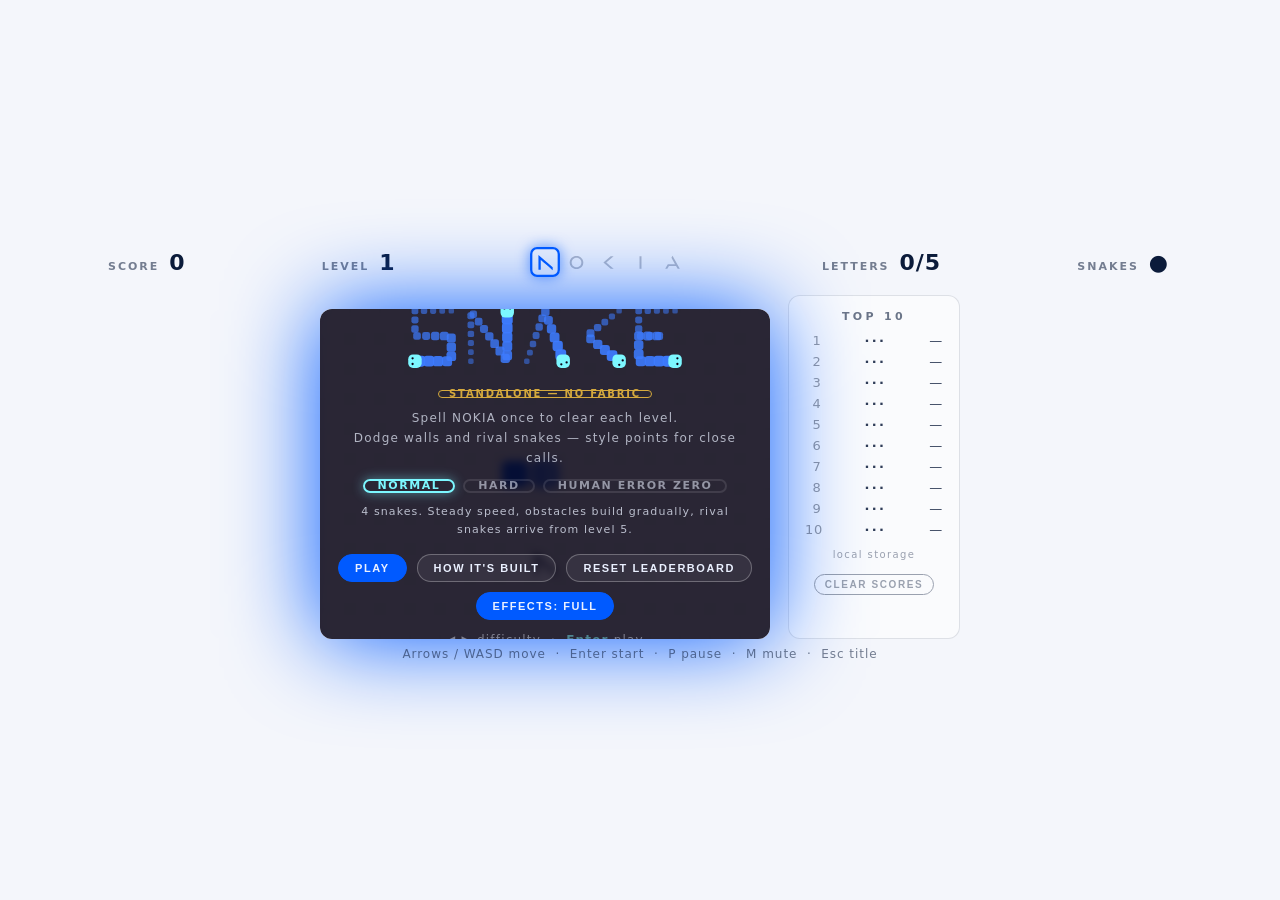
==== snake/ui/index.html @ 553ca67c "EDA Snake app" ====
<!DOCTYPE html>
<html lang="en">
<head>
<meta charset="UTF-8">
<meta name="viewport" content="width=device-width, initial-scale=1.0">
<title>NOKIA Snake — Booth Edition</title>
<style>
  :root{
    --hud-fg:#0B1B3A;
    --accent:#005AFF;
  }
  *{margin:0;padding:0;box-sizing:border-box}
  html,body{height:100%}
  body{
    background:#F4F6FB;
    font-family:"Segoe UI",system-ui,-apple-system,sans-serif;
    display:flex;flex-direction:column;align-items:center;justify-content:center;
    overflow:hidden;transition:background .8s linear;
    user-select:none;-webkit-user-select:none;
  }
  #roomGlow{position:fixed;inset:0;pointer-events:none;z-index:0}
  #hud,#playRow,#controlsHint{position:relative;z-index:1}
  #playRow{display:flex;gap:18px;align-items:stretch;justify-content:center;
           max-width:100vw;padding:0 10px}
  #stage{flex:0 1 auto;min-width:0}
  #sideBoard{
    flex:0 0 auto;min-width:172px;padding:14px 16px;border-radius:12px;
    background:rgba(255,255,255,.55);border:1px solid rgba(11,27,58,.12);
    color:var(--hud-fg);display:flex;flex-direction:column;gap:6px;
    transition:background .8s linear,color .8s linear,border-color .8s linear;
  }
  body.darkui #sideBoard{background:rgba(10,4,26,.45);border-color:rgba(124,247,255,.18)}
  #sideBoard h2{
    font-size:11px;letter-spacing:.30em;font-weight:700;text-transform:uppercase;
    opacity:.6;margin-bottom:4px;text-align:center;
  }
  #sideBoard .row{
    display:flex;justify-content:space-between;gap:10px;
    font-size:13px;font-variant-numeric:tabular-nums;letter-spacing:.05em;opacity:.85;
  }
  #sideBoard .row .rk{opacity:.5;width:2ch;text-align:right}
  #sideBoard .row .nm{font-weight:800;letter-spacing:.18em}
  #sideBoard .row.new{color:#7CF7FF;text-shadow:0 0 10px rgba(124,247,255,.8);opacity:1}
  body:not(.darkui) #sideBoard .row.new{color:#005AFF;text-shadow:none}
  #clearBoard{
    margin-top:8px;padding:4px 10px;align-self:center;
    font-size:10px;letter-spacing:.16em;text-transform:uppercase;font-weight:700;
    color:var(--hud-fg);opacity:.4;background:none;
    border:1px solid currentColor;border-radius:999px;cursor:pointer;
    transition:all .15s;
  }
  #clearBoard:hover{opacity:.8}
  #clearBoard.confirm{opacity:1;color:#FF4D5E;border-color:#FF4D5E;box-shadow:0 0 10px rgba(255,77,94,.35)}
  #hud{
    width:min(96vw,1100px);
    display:flex;align-items:center;justify-content:space-between;
    padding:10px 18px;margin-bottom:10px;
    color:var(--hud-fg);
    font-weight:600;letter-spacing:.06em;
    transition:color .8s linear;
  }
  #hud .box{display:flex;align-items:baseline;gap:10px}
  #hud .lbl{font-size:11px;opacity:.55;text-transform:uppercase;letter-spacing:.18em}
  #hud .val{font-size:22px;font-variant-numeric:tabular-nums}
  #seq{display:flex;gap:6px;align-items:center}
  #seq span{
    display:inline-block;width:26px;height:26px;line-height:26px;text-align:center;
    border-radius:6px;font-size:14px;font-weight:800;
    border:2px solid transparent;opacity:.28;transition:all .25s;
  }
  #seq span.next{opacity:1;border-color:var(--accent);transform:scale(1.15);
    box-shadow:0 0 12px color-mix(in srgb,var(--accent) 60%, transparent)}
  #seq span.done{opacity:.75}
  #seq span{display:flex;align-items:center;justify-content:center}
  #seq span.next{color:var(--accent)}
  #seq svg{width:15px;height:15px;display:block}
  #lives{letter-spacing:4px;font-size:18px}
  #stage{position:relative;line-height:0;margin-top:14px}
  #hezBar{
    position:absolute;top:-12px;left:2px;right:2px;height:7px;
    border-radius:99px;background:rgba(128,128,160,.25);overflow:hidden;display:none;
  }
  #hezFill{height:100%;width:100%;border-radius:99px;background:#3DFA7E;transition:background .3s}
  canvas#game{
    border-radius:12px;
    max-width:100%;max-height:68vh;
    image-rendering:auto;
    transition:box-shadow .12s linear;
  }
  #scanlines{
    position:absolute;inset:0;border-radius:12px;pointer-events:none;opacity:0;
    background:repeating-linear-gradient(0deg,rgba(0,0,0,.22) 0 1px,transparent 1px 3px);
    mix-blend-mode:multiply;
  }
  .overlay{
    position:absolute;inset:0;display:none;flex-direction:column;
    align-items:center;justify-content:center;gap:10px;border-radius:12px;
    padding:16px;overflow:auto;
    background:rgba(6,2,18,.85);backdrop-filter:blur(4px);
    color:#EAF0FF;text-align:center;z-index:5;
  }
  .overlay.show{display:flex}
  .overlay h1{font-size:14px;letter-spacing:.32em;font-weight:700;opacity:.7;text-transform:uppercase}
  .overlay .big{font-size:40px;font-weight:800;letter-spacing:.05em}
  .overlay .score{font-size:24px;font-variant-numeric:tabular-nums}
  .overlay .hint{font-size:12px;opacity:.7;letter-spacing:.1em;line-height:1.7}
  .overlay .hint b{color:#7CF7FF}
  #board{
    display:grid;grid-template-rows:repeat(5,auto);grid-auto-flow:column;gap:3px 34px;
    font-size:13px;font-variant-numeric:tabular-nums;letter-spacing:.06em;
  }
  #board .row{display:flex;justify-content:space-between;gap:14px;min-width:118px;opacity:.85}
  #board .row .rk{opacity:.5;width:2ch;text-align:right}
  #board .row .nm{font-weight:800;letter-spacing:.2em}
  #board .row.new{color:#7CF7FF;text-shadow:0 0 10px rgba(124,247,255,.8);opacity:1}
  #entryBoxes{display:flex;gap:12px;margin:4px 0}
  #entryBoxes .slot{
    width:50px;height:62px;border:2px solid rgba(255,255,255,.25);border-radius:10px;
    display:flex;align-items:center;justify-content:center;font-size:34px;font-weight:800;
    transition:all .12s;
  }
  #entryBoxes .slot.on{border-color:#7CF7FF;box-shadow:0 0 16px rgba(124,247,255,.55);transform:scale(1.08)}
  #diffSel{display:flex;gap:8px;flex-wrap:wrap;justify-content:center}
  #diffSel .pill{
    padding:5px 13px;border:2px solid rgba(255,255,255,.2);border-radius:999px;
    font-size:11px;letter-spacing:.14em;opacity:.55;text-transform:uppercase;font-weight:700;
    transition:all .15s;
  }
  #diffSel .pill.on{opacity:1;border-color:#7CF7FF;color:#7CF7FF;box-shadow:0 0 12px rgba(124,247,255,.45)}
  #diffDesc{max-width:400px;min-height:3.4em;font-size:11px;opacity:.75}
  .menuBtns{display:flex;gap:10px;margin-top:4px;flex-wrap:wrap;justify-content:center}
  .menuBtns button{
    padding:7px 16px;border-radius:999px;border:1px solid rgba(255,255,255,.28);
    background:rgba(255,255,255,.06);color:#EAF0FF;cursor:pointer;
    font-size:11px;letter-spacing:.14em;text-transform:uppercase;font-weight:700;
    transition:all .15s;
  }
  .menuBtns button:hover{background:rgba(124,247,255,.16);border-color:#7CF7FF}
  .menuBtns button.primary{background:#005AFF;border-color:#005AFF}
  .menuBtns button.danger:hover{background:rgba(255,77,94,.2);border-color:#FF4D5E;color:#FF4D5E}
  .menuBtns button[disabled]{opacity:.3;cursor:not-allowed}
  #srcTag{
    font-size:10px;letter-spacing:.18em;text-transform:uppercase;font-weight:700;
    padding:3px 10px;border-radius:999px;border:1px solid currentColor;opacity:.8;
  }
  #srcTag.live{color:#3DFA7E}
  #srcTag.offline{color:#FFC93F}
  #explain{
    max-width:640px;text-align:left;background:rgba(6,2,18,.6);
    border:1px solid rgba(124,247,255,.25);border-radius:12px;padding:18px 22px;
    max-height:52vh;overflow:auto;
  }
  #explain h3{font-size:12px;letter-spacing:.22em;text-transform:uppercase;opacity:.65;margin-bottom:10px}
  #explain table{width:100%;border-collapse:collapse;font-size:12px}
  #explain td{padding:5px 6px;vertical-align:top;border-bottom:1px solid rgba(255,255,255,.07)}
  #explain td.k{white-space:nowrap;opacity:.65;width:34%}
  #explain td.v b{color:#7CF7FF}
  #explain td.v i{font-style:normal;opacity:.5}
  #explain .foot{margin-top:12px;font-size:11px;opacity:.6;line-height:1.6}
  #titleCanvas{margin-bottom:6px}
  .pulseText{animation:pt 1.2s ease-in-out infinite}
  @keyframes pt{0%,100%{opacity:.65}50%{opacity:1}}
  @media (prefers-reduced-motion: reduce){ .pulseText{animation:none} }
  /* --- laptops and small windows: the game must stay square and centered --- */
  @media (max-height: 800px){
    canvas#game{max-height:62vh}
    #hud{padding:6px 14px;margin-bottom:6px}
    #hud .val{font-size:18px}
  }
  @media (max-height: 640px){
    canvas#game{max-height:56vh}
    #controlsHint{display:none}
    .overlay .big{font-size:30px}
    #explain{max-height:44vh}
  }
  /* --- narrow: leaderboard drops below the field as a compact strip --- */
  @media (max-width: 1080px){
    #playRow{flex-direction:column;align-items:center;gap:10px}
    #sideBoard{
      min-width:0;width:100%;max-width:640px;
      flex-direction:row;flex-wrap:wrap;justify-content:center;gap:4px 16px;
      padding:10px 14px;
    }
    #sideBoard h2{width:100%;margin-bottom:2px}
    #sideBoard .row{min-width:104px;font-size:12px}
    #sideBoard #clearBoard{margin-top:4px}
  }
  @media (max-width: 720px){
    #hud{flex-wrap:wrap;gap:6px 14px;justify-content:center}
    #seq{order:3;width:100%;justify-content:center}
    #sideBoard .row:nth-child(n+7){display:none}   /* top 5 only on small screens */
  }
  #controlsHint{margin-top:8px;font-size:12px;opacity:.55;letter-spacing:.08em;color:var(--hud-fg);transition:color .8s linear}
  body.darkui #hud, body.darkui #controlsHint{ text-shadow:0 1px 8px rgba(0,0,0,.75) }
  body.darkui #controlsHint{ opacity:.75 }
  body.darkui #seq span{ text-shadow:0 1px 6px rgba(0,0,0,.8) }
</style>
</head>
<body>
  <div id="roomGlow"></div>
  <div id="hud">
    <div class="box"><span class="lbl">Score</span><span class="val" id="scoreV">0</span></div>
    <div class="box"><span class="lbl">Level</span><span class="val" id="levelV">1</span></div>
    <div id="seq"></div>
    <div class="box"><span class="lbl">Letters</span><span class="val" id="lettersV">0/15</span></div>
    <div class="box"><span class="lbl">Snakes</span><span class="val" id="lives">●●●</span></div>
  </div>

  <div id="playRow">
    <div id="stage">
      <div id="hezBar"><div id="hezFill"></div></div>
      <canvas id="game"></canvas>
      <div id="scanlines"></div>
      <div class="overlay" id="overlay"></div>
    </div>
    <aside id="sideBoard"></aside>
  </div>
  <div id="controlsHint">Arrows / WASD move &nbsp;·&nbsp; Enter start &nbsp;·&nbsp; P pause &nbsp;·&nbsp; M mute &nbsp;·&nbsp; Esc title</div>

<script>
"use strict";
/* ============================================================
   NOKIA SNAKE — booth engagement build
   Levels 1–20 · progressive synthwave · 3-button USB pad + d-pad
   ============================================================ */

const SEQ = ["N","O","K","I","A"];
const LETTERS_PER_LEVEL = 5;
const MAX_LEVEL = 20;
const CELL = 30;                 // logical px per grid cell
const DPR = Math.min(window.devicePixelRatio || 1, 2);

const cv  = document.getElementById("game");
const ctx = cv.getContext("2d");
const stage = document.getElementById("stage");
const overlay = document.getElementById("overlay");
const scanEl = document.getElementById("scanlines");

/* ---------- color helpers & evolving palette ---------- */
function hex2rgb(h){h=h.replace("#","");return [parseInt(h.slice(0,2),16),parseInt(h.slice(2,4),16),parseInt(h.slice(4,6),16)];}
function mix(a,b,t){
  const A=hex2rgb(a),B=hex2rgb(b);
  const c=A.map((v,i)=>Math.round(v+(B[i]-v)*t));
  return `rgb(${c[0]},${c[1]},${c[2]})`;
}
function mixA(a,b,t,alpha){
  const A=hex2rgb(a),B=hex2rgb(b);
  const c=A.map((v,i)=>Math.round(v+(B[i]-v)*t));
  return `rgba(${c[0]},${c[1]},${c[2]},${alpha})`;
}

function mix3(a,m,b,t){ return t<0.55 ? mix(a,m,t/0.55) : mix(m,b,(t-0.55)/0.45); }

/* Level 1 = clean Nokia brand (white field, Nokia blue).
   Level 20 = full synthwave (near-black violet, neon cyan/magenta).
   t moves in 19 discrete, subtle steps. */
function palette(level){
  const t=(level-1)/(MAX_LEVEL-1);
  return {
    t,
    bg      : mix3("#F4F6FB","#463A6E","#0A0116",t),
    gridCol : mixA("#0B1B3A","#8A2BE2",t, 0.06+0.30*t),
    snake   : "#005AFF",
    snakeHd : "#4D8BFF",
    letter  : mix ("#0B1B3A","#FF2BD6",t),
    wall    : mix ("#8E9BB5","#9B30FF",t),
    wallEdge: mix ("#5B6B8C","#FF2BD6",t),
    voidCol : mix ("#0B1B3A","#03000A",t),
    hudFg   : t<0.32 ? "#0B1B3A" : "#F2F6FF",
    accent  : mix ("#005AFF","#FF2BD6",t),
    popup   : t<0.32 ? "#08307A" : "#7CF7FF",
    npc     : ["#FF6B35","#FFC93F","#3DFA7E"].map(c=>mix(c, c, 0)), // stay warm/contrast
    glow    : t                                   // 0 → 1 neon intensity
  };
}

/* ---------- NOKIA letterforms ----------
   Exact geometry extracted from the official brand SVG,
   normalized to a unit box and rendered as filled shapes
   (even-odd fill carves the O's counter). */
const GLYPHS={"I":[[[-0.0589,-0.3747],[-0.0589,0.3766],[-0.0556,0.3766],[-0.0466,0.3766],[-0.0334,0.3766],[-0.0174,0.3766],[0.0,0.3766],[0.0174,0.3766],[0.0334,0.3766],[0.0466,0.3766],[0.0556,0.3766],[0.0589,0.3766],[0.0589,-0.3747],[-0.0589,-0.3747]]],"O":[[[0.0,-0.3877],[-0.0671,-0.383],[-0.1303,-0.3692],[-0.189,-0.347],[-0.2422,-0.3168],[-0.2894,-0.2793],[-0.3296,-0.2348],[-0.3622,-0.1841],[-0.3865,-0.1276],[-0.4016,-0.0658],[-0.4068,0.0006],[-0.4016,0.0671],[-0.3864,0.1288],[-0.3621,0.1853],[-0.3294,0.2361],[-0.2891,0.2805],[-0.242,0.3181],[-0.1887,0.3483],[-0.1301,0.3705],[-0.067,0.3842],[0.0,0.3889],[0.0671,0.3845],[0.1304,0.3714],[0.1891,0.3501],[0.2424,0.3209],[0.2896,0.2842],[0.3299,0.2403],[0.3625,0.1897],[0.3867,0.1326],[0.4017,0.0694],[0.4068,0.0006],[0.4016,-0.063],[0.3864,-0.1231],[0.3621,-0.1789],[0.3294,-0.2298],[0.2891,-0.2749],[0.242,-0.3135],[0.1887,-0.3448],[0.1301,-0.3681],[0.067,-0.3827]],[[0.2897,0.0006],[0.2859,0.0497],[0.2749,0.095],[0.2574,0.1362],[0.2339,0.173],[0.2049,0.205],[0.1712,0.2319],[0.1332,0.2535],[0.0917,0.2693],[0.0471,0.279],[0.0,0.2823],[-0.0471,0.279],[-0.0917,0.2693],[-0.1332,0.2535],[-0.1712,0.2319],[-0.2049,0.205],[-0.2339,0.173],[-0.2574,0.1362],[-0.2749,0.095],[-0.2859,0.0497],[-0.2897,0.0006],[-0.2859,-0.0485],[-0.2749,-0.0938],[-0.2574,-0.135],[-0.2339,-0.1717],[-0.2049,-0.2038],[-0.1712,-0.2307],[-0.1332,-0.2522],[-0.0917,-0.268],[-0.0471,-0.2777],[0.0,-0.281],[0.0471,-0.2777],[0.0917,-0.2677],[0.1332,-0.2517],[0.1712,-0.2298],[0.2049,-0.2026],[0.2339,-0.1704],[0.2574,-0.1336],[0.2749,-0.0926],[0.2859,-0.0477]]],"N":[[[-0.372,-0.3994],[-0.372,0.376],[-0.2518,0.376],[-0.2518,-0.1368],[-0.2343,-0.1218],[-0.1869,-0.081],[-0.117,-0.0209],[-0.0322,0.0521],[0.0601,0.1316],[0.1524,0.211],[0.2372,0.284],[0.3071,0.3442],[0.3545,0.385],[0.372,0.4],[0.372,0.2391],[-0.372,-0.4]]],"K":[[[-0.3057,0.0006],[0.1307,0.376],[0.3057,0.376],[0.2934,0.3655],[0.2602,0.3369],[0.2112,0.2949],[0.1517,0.2438],[0.0869,0.1883],[0.0221,0.1327],[-0.0374,0.0817],[-0.0864,0.0397],[-0.1196,0.0111],[-0.1319,0.0006],[0.3057,-0.3747],[0.1307,-0.3747]]],"A":[[[0.4388,0.376],[0.3094,0.376],[0.2145,0.2096],[-0.2145,0.2096],[-0.3094,0.376],[-0.4388,0.376],[-0.2823,0.0986],[0.1522,0.0986],[-0.0641,-0.2866],[0.0,-0.3994],[0.0,-0.3994],[0.0,-0.3994],[0.0,-0.3994],[0.0,-0.3994],[0.0,-0.3994],[0.0,-0.3994],[0.0,-0.3994],[0.0,-0.3994],[0.0,-0.3994],[0.0,-0.3994],[0.0,-0.3994],[0.4382,0.376]]]};
const GLYPH_D={};
for(const ch in GLYPHS){
  GLYPH_D[ch]=GLYPHS[ch].map(pl=>
    "M"+pl.map(p=>p[0].toFixed(3)+" "+p[1].toFixed(3)).join("L")+"Z").join("");
}
function glyphSVG(ch){
  return `<svg viewBox="-0.45 -0.45 0.9 0.9"><path d="${GLYPH_D[ch]}" fill="currentColor" fill-rule="evenodd"/></svg>`;
}
function drawGlyph(c, ch, cx, cy, size, color, glowAmt){
  const subs=GLYPHS[ch]; if(!subs) return;
  c.save();
  c.translate(cx,cy); c.scale(size,size);
  if(glowAmt>0.02){ c.shadowColor=color; c.shadowBlur=fxBlur(7*glowAmt); }
  c.fillStyle=color;
  c.beginPath();
  for(const pl of subs){
    c.moveTo(pl[0][0],pl[0][1]);
    for(let i=1;i<pl.length;i++) c.lineTo(pl[i][0],pl[i][1]);
    c.closePath();
  }
  c.fill("evenodd");
  c.restore();
}

/* ---------- "SNAKE" title: each letter traced as a game snake ---------- */
const SNAKE_WORD_PATHS = {
  S:[[0.26,-0.36],[-0.26,-0.36],[-0.26,0],[0.26,0],[0.26,0.36],[-0.26,0.36]],
  N:[[-0.26,0.36],[-0.26,-0.36],[0.26,0.36],[0.26,-0.36]],
  A:[[-0.26,0.36],[0,-0.36],[0.26,0.36]],
  K:[[0.26,-0.36],[-0.20,0],[0.26,0.36]],
  E:[[0.26,-0.36],[-0.26,-0.36],[-0.26,0],[0.08,0],[-0.26,0],[-0.26,0.36],[0.26,0.36]]
};
function drawSnakeTitle(c, word, colBody, colHead){
  const x=c.getContext("2d");
  x.clearRect(0,0,c.width,c.height);
  const s=c.height*0.92, w=s*0.80, x0=c.width/2-(word.length-1)*w/2;
  word.split("").forEach((ch,i)=>{
    const pts=(SNAKE_WORD_PATHS[ch]||[]).map(p=>[x0+i*w+p[0]*s, c.height/2+p[1]*s]);
    if(pts.length<2) return;
    // resample polyline into evenly spaced body segments (tail → head)
    const seg=[], step=s*0.13; let carry=0;
    for(let j=0;j<pts.length-1;j++){
      const [ax,ay]=pts[j],[bx,by]=pts[j+1];
      const len=Math.hypot(bx-ax,by-ay); if(!len) continue;
      for(let d=carry; d<len; d+=step) seg.push([ax+(bx-ax)*d/len, ay+(by-ay)*d/len]);
      carry=((carry-len)%step+step)%step;
    }
    seg.push(pts[pts.length-1]);
    seg.forEach(([px,py],j)=>{
      const t=j/(seg.length-1);
      const r=(0.30+0.32*t)*step;                    // tapered tail
      x.fillStyle=colBody; x.globalAlpha=0.5+0.5*t;
      x.beginPath();
      if(x.roundRect) x.roundRect(px-r,py-r,r*2,r*2,r*0.6); else x.rect(px-r,py-r,r*2,r*2);
      x.fill();
    });
    const [hx,hy]=seg[seg.length-1], [qx,qy]=seg[seg.length-2]||seg[0];
    const dx=hx-qx, dy=hy-qy, m=Math.hypot(dx,dy)||1, ux=dx/m, uy=dy/m;
    const hr=step*0.74;
    x.globalAlpha=1; x.fillStyle=colHead;
    x.beginPath();
    if(x.roundRect) x.roundRect(hx-hr,hy-hr,hr*2,hr*2,hr*0.7); else x.rect(hx-hr,hy-hr,hr*2,hr*2);
    x.fill();
    x.fillStyle="#0A0116";
    x.beginPath();
    x.arc(hx+ux*hr*0.35-uy*hr*0.42, hy+uy*hr*0.35+ux*hr*0.42, hr*0.17,0,7);
    x.arc(hx+ux*hr*0.35+uy*hr*0.42, hy+uy*hr*0.35-ux*hr*0.42, hr*0.17,0,7);
    x.fill();
    x.globalAlpha=1;
  });
}

/* ============================================================
   AUDIO — layered synthwave that assembles level by level
   L1 silence · L2 kick · L4 bass · L6 hats · L8 arpeggio
   L11 pads · L14 16th arps · L17 snare + lead
   ============================================================ */
const TRACKS=[
  { name:"Neon Grid",      roots:[33,29,36,31], bpmOff:0,  arpWave:"sawtooth",
    leadPhrase:[0,3,7,10,7,3],   hue:0,    period:4000 },
  { name:"Midnight Drive", roots:[31,27,29,26], bpmOff:-6, arpWave:"square",
    leadPhrase:[0,2,3,7,3,2],    hue:140,  period:4600 },
  { name:"Chrome Sunset",  roots:[36,33,29,31], bpmOff:6,  arpWave:"sawtooth",
    leadPhrase:[12,10,7,3,7,10], hue:-70,  period:3400 }
];
function hueShift(rgbStr,deg){
  const m=rgbStr.match(/\d+/g); if(!m) return rgbStr;
  let [r,g,b]=m.map(Number); r/=255;g/=255;b/=255;
  const mx=Math.max(r,g,b),mn=Math.min(r,g,b); let hh=0,s=0,l=(mx+mn)/2;
  if(mx!==mn){ const d=mx-mn;
    s=l>0.5?d/(2-mx-mn):d/(mx+mn);
    hh= mx===r ? (g-b)/d+(g<b?6:0) : mx===g ? (b-r)/d+2 : (r-g)/d+4; hh/=6; }
  hh=(hh+deg/360+1)%1;
  const q=l<0.5?l*(1+s):l+s-l*s, p=2*l-q;
  const f=t=>{ t=(t+1)%1; if(t<1/6)return p+(q-p)*6*t; if(t<1/2)return q; if(t<2/3)return p+(q-p)*(2/3-t)*6; return p; };
  return `rgb(${Math.round(f(hh+1/3)*255)},${Math.round(f(hh)*255)},${Math.round(f(hh-1/3)*255)})`;
}
const Music = {
  ac:null, master:null, comp:null, muted:false, level:1, trackIdx:0,
  step:0, nextT:0, timer:null, noiseBuf:null,
  dly:null, echoSend:null,
  onBeat:null,

  ensure(){
    if(this.ac || this.unavailable) return;
    const AC = window.AudioContext||window.webkitAudioContext;
    if(!AC){ this.unavailable=true; return; }
    this.ac = new AC();
    // master -> glue compressor -> out (gives the pumping retrowave feel)
    this.master = this.ac.createGain(); this.master.gain.value = 0.5;
    this.comp = this.ac.createDynamicsCompressor();
    this.comp.threshold.value=-20; this.comp.ratio.value=7;
    this.comp.attack.value=0.003;  this.comp.release.value=0.22;
    this.master.connect(this.comp).connect(this.ac.destination);
    // dotted-eighth echo bus — the signature retrowave delay
    this.dly=this.ac.createDelay(1.5);
    const fb=this.ac.createGain(); fb.gain.value=0.38;
    const df=this.ac.createBiquadFilter(); df.type="lowpass"; df.frequency.value=3400;
    this.dly.connect(df).connect(fb).connect(this.dly);
    fb.connect(this.master);
    this.echoSend=this.ac.createGain(); this.echoSend.gain.value=0.55;
    this.echoSend.connect(this.dly);
    const len = this.ac.sampleRate*0.5;
    this.noiseBuf = this.ac.createBuffer(1,len,this.ac.sampleRate);
    const d=this.noiseBuf.getChannelData(0);
    for(let i=0;i<len;i++) d[i]=Math.random()*2-1;
  },
  start(){
    this.ensure();
    if(!this.ac) return;
    if(this.ac.state==="suspended") this.ac.resume();
    if(this.timer) return;
    this.step=0; this.nextT=this.ac.currentTime+0.06;
    this.timer=setInterval(()=>this.pump(),25);
  },
  stop(){ if(this.timer){clearInterval(this.timer);this.timer=null;} },
  setMuted(m){ this.muted=m; if(this.master) this.master.gain.value = m?0:0.5; },
  bpm(){ return 96 + this.level*2 + (TRACKS[this.trackIdx]||TRACKS[0]).bpmOff; },
  pump(){
    const spb = 60/this.bpm()/4;             // 16th note
    if(this.dly) this.dly.delayTime.value = (60/this.bpm())*0.75;   // dotted 8th
    while(this.nextT < this.ac.currentTime + 0.12){
      this.schedule(this.step, this.nextT);
      this.nextT += spb;
      this.step = (this.step+1) % 64;        // 4 bars of 16
    }
  },
  /* Layer schedule (denser, synth-forward):
     L1 kick · L3 detuned saw bass · L5 echoing saw arp (8ths)
     L6 offbeat hats · L9 supersaw pad · L12 16th arps + 16th hats
     L14 snare · L16 saw lead + octave-jump arps                    */
  schedule(s, t){
    const L=this.level, bar=Math.floor(s/16), sub=s%16;
    const tr=TRACKS[this.trackIdx]||TRACKS[0];
    const root=tr.roots[bar];
    const chord=[root+24, root+27, root+31, root+36];

    if(sub%4===0 && this.onBeat) this.onBeat();
    if(this.muted) return;

    if(L>=1 && sub%4===0) this.kick(t);
    if(L>=3 && sub%2===0){
      const n = (sub===6||sub===14)? root+12 : root;
      this.bass(t, n);
    }
    if(L>=5){
      const div = (L>=12)?1:2;
      if(sub%div===0){
        const idx=Math.floor(s/div)%chord.length;
        const oct=(L>=16 && bar%2===1)?12:0;
        this.arp(t, chord[idx]+oct);
      }
    }
    if(L>=6){
      if(L>=12){ if(sub%2===1) this.hat(t,0.05); }
      else if(sub%4===2) this.hat(t,0.08);
    }
    if(L>=9 && sub===0) this.pad(t, chord);
    if(L>=14 && (sub===4||sub===12)) this.snare(t);
    if(L>=16 && sub===0 && bar%2===0) this.lead(t, root+36);
  },
  mtof(m){ return 440*Math.pow(2,(m-69)/12); },
  env(g,t,a,peak,dec){
    g.gain.setValueAtTime(0.0001,t);
    g.gain.linearRampToValueAtTime(peak,t+a);
    g.gain.exponentialRampToValueAtTime(0.0001,t+a+dec);
  },
  kick(t){
    const o=this.ac.createOscillator(), g=this.ac.createGain();
    o.type="sine";
    o.frequency.setValueAtTime(150,t);
    o.frequency.exponentialRampToValueAtTime(42,t+0.12);
    this.env(g,t,0.002,0.9,0.22);
    o.connect(g).connect(this.master); o.start(t); o.stop(t+0.3);
  },
  hat(t,vol){
    const s=this.ac.createBufferSource(); s.buffer=this.noiseBuf;
    const f=this.ac.createBiquadFilter(); f.type="highpass"; f.frequency.value=7000;
    const g=this.ac.createGain(); this.env(g,t,0.001,vol,0.05);
    s.connect(f).connect(g).connect(this.master); s.start(t); s.stop(t+0.08);
  },
  snare(t){
    const s=this.ac.createBufferSource(); s.buffer=this.noiseBuf;
    const f=this.ac.createBiquadFilter(); f.type="bandpass"; f.frequency.value=1900; f.Q.value=0.8;
    const g=this.ac.createGain(); this.env(g,t,0.001,0.32,0.16);
    s.connect(f).connect(g).connect(this.master); s.start(t); s.stop(t+0.2);
  },
  bass(t,m){
    // two detuned saws + a sub sine — fat analog-style bass
    const f=this.ac.createBiquadFilter(); f.type="lowpass";
    f.frequency.setValueAtTime(280+this.level*45,t);
    f.frequency.exponentialRampToValueAtTime(110,t+0.17);
    const g=this.ac.createGain(); this.env(g,t,0.004,0.20,0.16);
    f.connect(g).connect(this.master);
    [-8,8].forEach(dt=>{
      const o=this.ac.createOscillator(); o.type="sawtooth";
      o.frequency.value=this.mtof(m); o.detune.value=dt;
      o.connect(f); o.start(t); o.stop(t+0.22);
    });
    const sub=this.ac.createOscillator(); sub.type="sine";
    sub.frequency.value=this.mtof(m-12);
    const sg=this.ac.createGain(); this.env(sg,t,0.004,0.16,0.16);
    sub.connect(sg).connect(this.master); sub.start(t); sub.stop(t+0.22);
  },
  arp(t,m){
    // bright pluck feeding the dotted-eighth echo (waveform is per-track)
    const o=this.ac.createOscillator();
    o.type=(TRACKS[this.trackIdx]||TRACKS[0]).arpWave;
    o.frequency.value=this.mtof(m);
    const f=this.ac.createBiquadFilter(); f.type="lowpass";
    f.frequency.setValueAtTime(3600,t);
    f.frequency.exponentialRampToValueAtTime(900,t+0.11);
    const g=this.ac.createGain(); this.env(g,t,0.002,0.085,0.11);
    o.connect(f).connect(g);
    g.connect(this.master); if(this.echoSend) g.connect(this.echoSend);
    o.start(t); o.stop(t+0.15);
  },
  pad(t,chord){
    // supersaw pad: three detuned saws per chord tone
    const spb=60/this.bpm()/4, dur=spb*16;
    chord.slice(0,3).forEach((m)=>{
      const f=this.ac.createBiquadFilter(); f.type="lowpass"; f.frequency.value=1250;
      const g=this.ac.createGain();
      g.gain.setValueAtTime(0.0001,t);
      g.gain.linearRampToValueAtTime(0.028,t+dur*0.25);
      g.gain.linearRampToValueAtTime(0.0001,t+dur);
      f.connect(g).connect(this.master);
      [-12,0,12].forEach(dt=>{
        const o=this.ac.createOscillator(); o.type="sawtooth";
        o.frequency.value=this.mtof(m-12); o.detune.value=dt+5;
        o.connect(f); o.start(t); o.stop(t+dur+0.05);
      });
    });
  },
  lead(t,m){
    // singing saw lead with vibrato, echoed (phrase is per-track)
    const spb=60/this.bpm()/4;
    const phrase=(TRACKS[this.trackIdx]||TRACKS[0]).leadPhrase;
    phrase.forEach((iv,i)=>{
      const tt=t+i*spb*2;
      const o=this.ac.createOscillator(); o.type="sawtooth"; o.frequency.value=this.mtof(m+iv);
      const vib=this.ac.createOscillator(); vib.frequency.value=5.5;
      const vg=this.ac.createGain(); vg.gain.value=6;
      vib.connect(vg).connect(o.detune);
      const f=this.ac.createBiquadFilter(); f.type="lowpass"; f.frequency.value=2600;
      const g=this.ac.createGain(); this.env(g,tt,0.015,0.10,spb*1.8);
      o.connect(f).connect(g);
      g.connect(this.master); if(this.echoSend) g.connect(this.echoSend);
      o.start(tt); o.stop(tt+spb*2); vib.start(tt); vib.stop(tt+spb*2);
    });
  },
  // title-screen attract: slow, melancholy harmony — one long chord per cycle
  menuChord(i){
    if(!this.ac||this.muted) return;
    if(this.ac.state==="suspended"){ this.ac.resume(); return; }
    const t=this.ac.currentTime+0.03;
    const tr=TRACKS[this.trackIdx]||TRACKS[0];
    const root=tr.roots[i%4];
    // deep sine root underneath for weight
    const sub=this.ac.createOscillator(); sub.type="sine";
    sub.frequency.value=this.mtof(root);
    const sg=this.ac.createGain();
    sg.gain.setValueAtTime(0.0001,t);
    sg.gain.linearRampToValueAtTime(0.055,t+1.4);
    sg.gain.linearRampToValueAtTime(0.0001,t+4.0);
    sub.connect(sg).connect(this.master); sub.start(t); sub.stop(t+4.2);
    // dark supersaw chord, swelling and falling with the visual breath
    [root+24, root+27, root+31].forEach(m=>{
      const f=this.ac.createBiquadFilter(); f.type="lowpass"; f.frequency.value=950;
      const g=this.ac.createGain();
      g.gain.setValueAtTime(0.0001,t);
      g.gain.linearRampToValueAtTime(0.024,t+1.5);
      g.gain.linearRampToValueAtTime(0.0001,t+4.1);
      f.connect(g).connect(this.master);
      [-11,0,11].forEach(dt=>{
        const o=this.ac.createOscillator(); o.type="sawtooth";
        o.frequency.value=this.mtof(m-12); o.detune.value=dt+4;
        o.connect(f); o.start(t); o.stop(t+4.3);
      });
    });
    // distant bell late in the chord, drifting through the echo
    const b=this.ac.createOscillator(); b.type="sine";
    b.frequency.value=this.mtof(root+36);
    const bg=this.ac.createGain();
    this.env(bg,t+2.0,0.03,0.030,1.4);
    b.connect(bg); bg.connect(this.master);
    if(this.echoSend) bg.connect(this.echoSend);
    b.start(t+2.0); b.stop(t+3.8);
  },
  // small one-shot SFX (share the context)
  sfx(kind){
    if(!this.ac||this.muted) return;
    const t=this.ac.currentTime;
    if(kind==="eat"){
      const o=this.ac.createOscillator(),g=this.ac.createGain();
      o.type="triangle"; o.frequency.setValueAtTime(620,t);
      o.frequency.exponentialRampToValueAtTime(980,t+0.07);
      this.env(g,t,0.002,0.25,0.10);
      o.connect(g).connect(this.master); o.start(t); o.stop(t+0.14);
    }else if(kind==="bonus"){
      [880,1174,1568].forEach((f,i)=>{
        const o=this.ac.createOscillator(),g=this.ac.createGain();
        o.type="square"; o.frequency.value=f;
        this.env(g,t+i*0.05,0.002,0.12,0.12);
        o.connect(g).connect(this.master); o.start(t+i*0.05); o.stop(t+i*0.05+0.16);
      });
    }else if(kind==="boom"){
      // pixel explosion: noise burst sweeping down + sub thump
      const s=this.ac.createBufferSource(); s.buffer=this.noiseBuf;
      const f=this.ac.createBiquadFilter(); f.type="lowpass";
      f.frequency.setValueAtTime(2600,t);
      f.frequency.exponentialRampToValueAtTime(160,t+0.42);
      const g=this.ac.createGain(); this.env(g,t,0.003,0.5,0.45);
      s.connect(f).connect(g).connect(this.master); s.start(t); s.stop(t+0.5);
      const o=this.ac.createOscillator(); o.type="sine";
      o.frequency.setValueAtTime(95,t);
      o.frequency.exponentialRampToValueAtTime(34,t+0.3);
      const og=this.ac.createGain(); this.env(og,t,0.003,0.55,0.32);
      o.connect(og).connect(this.master); o.start(t); o.stop(t+0.4);
    }else if(kind==="boomRev"){
      // the explosion in reverse: swelling noise rising into a cut
      const s=this.ac.createBufferSource(); s.buffer=this.noiseBuf;
      const f=this.ac.createBiquadFilter(); f.type="lowpass";
      f.frequency.setValueAtTime(160,t);
      f.frequency.exponentialRampToValueAtTime(2600,t+0.55);
      const g=this.ac.createGain();
      g.gain.setValueAtTime(0.0001,t);
      g.gain.exponentialRampToValueAtTime(0.5,t+0.55);
      g.gain.linearRampToValueAtTime(0.0001,t+0.60);
      s.connect(f).connect(g).connect(this.master); s.start(t); s.stop(t+0.62);
      const o=this.ac.createOscillator(); o.type="sine";
      o.frequency.setValueAtTime(34,t);
      o.frequency.exponentialRampToValueAtTime(95,t+0.55);
      const og=this.ac.createGain();
      og.gain.setValueAtTime(0.0001,t);
      og.gain.exponentialRampToValueAtTime(0.5,t+0.55);
      og.gain.linearRampToValueAtTime(0.0001,t+0.60);
      o.connect(og).connect(this.master); o.start(t); o.stop(t+0.62);
    }else if(kind==="die"){
      const o=this.ac.createOscillator(),g=this.ac.createGain();
      o.type="sawtooth"; o.frequency.setValueAtTime(300,t);
      o.frequency.exponentialRampToValueAtTime(60,t+0.4);
      this.env(g,t,0.002,0.3,0.42);
      o.connect(g).connect(this.master); o.start(t); o.stop(t+0.5);
    }else if(kind==="kill"){
      const o=this.ac.createOscillator(),g=this.ac.createGain();
      o.type="square"; o.frequency.setValueAtTime(220,t);
      o.frequency.exponentialRampToValueAtTime(880,t+0.12);
      this.env(g,t,0.002,0.22,0.18);
      o.connect(g).connect(this.master); o.start(t); o.stop(t+0.22);
    }
  }
};


/* ============================================================
   EDA BRIDGE
   Everything network-facing lives here. If EDA is unreachable,
   every call degrades to the synthetic generator and the game
   plays exactly like the standalone cabinet build.
   ============================================================ */
const EDA = {
  base: "",                 // same-origin when served by the app's route
  token: null,
  online: false,
  user: { name:"operator", canReset:false, canPlay:true },
  fabric: null,             // { nodes:[{name,role}], links:[{a,b,up}], name }
  lastError: null,

  async api(path, opts){
    const r = await fetch(this.base + path, Object.assign({
      headers: Object.assign(
        { "Content-Type":"application/json" },
        this.token ? { "Authorization":"Bearer "+this.token } : {})
    }, opts||{}));
    if(!r.ok) throw new Error(path+" -> "+r.status);
    return r.json();
  },

  /* ---- discovery: who am I, and is there a fabric to read? ---- */
  async connect(){
    try{
      const who = await this.api("/core/user/v1/whoami");
      this.user.name = who.username || who.name || "operator";
      // RBAC: reset wipes shared state, so it is gated on a write permission
      const perms = (who.permissions || who.groups || []);
      this.user.canReset = Array.isArray(perms) &&
        perms.some(p => /admin|snake-admin|write/i.test(String(p)));
      this.online = true;
    }catch(e){ this.lastError = e.message; this.online = false; return false; }
    try{ this.fabric = await this.readFabric(); }
    catch(e){ this.lastError = e.message; this.fabric = null; }
    return this.online;
  },

  /* ---- topology via EQL ----
     Verified against a live 25.8 lab. Field names are exactly what the
     query endpoint returns; the payload is a BARE ARRAY, not {rows:[...]}.

       .namespace.node                  -> name, ip-port, operating-system, status
       .namespace.node.<os>.interface   -> .namespace.node.name, name, admin-state,
                                           oper-state, oper-down-reason, mtu, ...

     Interfaces live under a per-OS table (srl | sros), so the OS reported by
     the node query decides which interface tables to read. */
  /* The EDA API follows the Kubernetes Resource Model, so list responses are
     normally enveloped ({apiVersion, kind, items:[...]}). The EQL query
     endpoint's exact envelope is not pinned down in the docs, so rather than
     hard-code one shape we accept any of them and record which one arrived in
     `EDA.lastShape` — check that in the console to see what your cluster sent. */
  lastShape:"(no query yet)",
  rows(payload){
    if(Array.isArray(payload)){ this.lastShape="bare array"; return payload; }
    if(payload && typeof payload==="object"){
      for(const key of ["items","rows","results","data","entries"]){
        if(Array.isArray(payload[key])){
          this.lastShape=`{${key}:[...]}` + (payload.kind?` kind=${payload.kind}`:"");
          return payload[key];
        }
      }
      // single object returned instead of a list
      if(payload.kind || payload.metadata || payload.spec){
        this.lastShape="single KRM object"; return [payload];
      }
    }
    this.lastShape="unrecognised: "+JSON.stringify(payload).slice(0,120);
    return [];
  },
  /* A row may be flat ({name:"leaf11"}) or KRM-shaped, with the interesting
     fields under .spec/.status and the name under .metadata.name. Read through
     all of them so either works. */
  field(row, key){
    if(!row || typeof row!=="object") return undefined;
    if(row[key]!==undefined) return row[key];
    for(const nest of ["spec","status"]){
      if(row[nest] && row[nest][key]!==undefined) return row[nest][key];
    }
    if(key==="name" && row.metadata && row.metadata.name!==undefined) return row.metadata.name;
    return undefined;
  },
  async query(eql){
    const rows=this.rows(await this.api("/core/query/v1?eql="+encodeURIComponent(eql)));
    if(!this._loggedShape){
      this._loggedShape=true;
      try{ console.info("[snake] EQL payload shape:", this.lastShape,
                        "| first row:", JSON.stringify(rows[0]||null).slice(0,200)); }catch(e){}
    }
    return rows;
  },
  // A fabric link is a physical/lag port. Loopbacks, mgmt and system interfaces
  // are not links and must not become walls.
  isFabricPort(name){
    return /^(ethernet-|lag|irb)/i.test(String(name||""));
  },
  async readFabric(){
    const nodeRows = await this.query(
      ".namespace.node fields [name, operating-system, status]");

    const nodes = nodeRows.map(r=>{
      const name = this.field(r,"name") || "";
      const os   = String(this.field(r,"operating-system") || "").toLowerCase();
      return {
        name,
        os,
        status: this.field(r,"status") || "",
        // No node 'type' field exists, so role comes from the naming
        // convention only. Purely cosmetic - nothing in the game depends on it.
        role: /spine/i.test(name) ? "spine" : /leaf/i.test(name) ? "leaf" : "node"
      };
    }).filter(n=>n.name);

    if(!nodes.length) throw new Error("no nodes returned from .namespace.node");

    // Which per-OS interface tables to read. Default to srl if the OS string
    // is empty or unrecognised, since that is the common lab case.
    const families = new Set();
    for(const n of nodes){
      if(n.os.includes("sros")) families.add("sros");
      else if(n.os.includes("srl") || n.os.includes("linux")) families.add("srl");
    }
    if(!families.size) families.add("srl");

    const links = [];
    for(const fam of families){
      let ifRows=[];
      try{
        ifRows = await this.query(
          `.namespace.node.${fam}.interface fields `+
          `[.namespace.node.name, name, admin-state, oper-state, oper-down-reason]`);
      }catch(e){ continue; }        // family not present in this lab
      for(const r of ifRows){
        const port = this.field(r,"name");
        if(!this.isFabricPort(port)) continue;
        const oper  = String(this.field(r,"oper-state")  || "").toLowerCase();
        const admin = String(this.field(r,"admin-state") || "").toLowerCase();
        links.push({
          node: this.field(r,".namespace.node.name") || this.field(r,"node") || "",
          id: port,
          up: oper==="up",
          adminDown: admin==="disable" || admin==="down",
          reason: this.field(r,"oper-down-reason") || ""
        });
      }
    }
    return { name:"fabric", nodes, links };
  },

  /* ---- leaderboard as SnakeScore custom resources ---- */
  async listScores(){
    // Preferred: the board the state intent already ranked and validated.
    try{
      const lb = await this.api("/apps/snake.eda.local/v1alpha1/namespaces/eda/snakeleaderboards/default");
      const entries = (lb.status && lb.status.entries) || [];
      if(entries.length) return entries.map(e=>({
        name:e.initials, score:e.score, level:e.level, diff:e.difficulty, by:e.player }));
      // an empty ranked board is still authoritative — don't fall through
      if(lb.status) return [];
    }catch(e){ /* leaderboard CR not present yet: fall back to raw scores */ }
    const j = await this.api("/apps/snake.eda.local/v1alpha1/namespaces/eda/snakescores");
    return (j.items||[]).map(it=>({
      name: it.spec.initials, score: it.spec.score,
      level: it.spec.level, diff: it.spec.difficulty,
      by: it.spec.player
    })).sort((a,b)=>b.score-a.score).slice(0,10);
  },
  async postScore(initials, score, level, diff){
    const body = {
      apiVersion:"snake.eda.local/v1alpha1", kind:"SnakeScore",
      metadata:{ name:`score-${Date.now()}-${initials.toLowerCase()}`, namespace:"eda" },
      spec:{ initials, score, level, difficulty:diff, player:this.user.name,
             recordedAt:new Date().toISOString(),
             fabricNodes:(this.fabric&&this.fabric.nodes)?this.fabric.nodes.length:0 }
    };
    return this.api("/apps/snake.eda.local/v1alpha1/namespaces/eda/snakescores",
                    { method:"POST", body:JSON.stringify(body) });
  },
  async deleteAllScores(){
    const j = await this.api("/apps/snake.eda.local/v1alpha1/namespaces/eda/snakescores");
    for(const it of (j.items||[])){
      await this.api("/apps/snake.eda.local/v1alpha1/namespaces/eda/snakescores/"+it.metadata.name,
                     { method:"DELETE" });
    }
  }
};

/* ---------- effects level: admins run this on whatever laptop they have ---------- */
function loadFx(){
  try{ G.lowFx = !!(window.localStorage &&
       window.localStorage.getItem("snakeLowFx")==="1"); }catch(e){ G.lowFx=false; }
}
function setFx(v){
  G.lowFx=!!v;
  try{ window.localStorage && window.localStorage.setItem("snakeLowFx", G.lowFx?"1":"0"); }catch(e){}
  applyChrome();
}
// glow gate: every shadowBlur in the renderer goes through this
function fxBlur(px){ return G.lowFx ? 0 : px; }

/* ---- provenance: what came from the fabric vs. what the game invented ----
   Rebuilt on every buildLevel so the explainer always tells the truth. */
const Prov = {
  arena:"synthetic", letters:"synthetic", walls:"synthetic",
  nodeNames:[], downLinks:0, adminDown:0, fabricNodes:0, fabricLinks:0,
  source(){ return EDA.online && EDA.fabric ? "fabric" : "synthetic"; }
};

/* ============================================================
   GAME STATE
   ============================================================ */
const G = {
  state:"menu",            // menu | play | paused | dying | retract | wipeout | popup | wipein | entry | gameover | win
  level:1, score:0, lives:1,
  cols:15, rows:11, tickMs:160,
  snake:[], dir:{x:1,y:0}, dirQ:[], grow:0,
  walls:new Set(), reach:new Set(),
  letterIdx:0, letter:null, lettersGot:0,
  npcs:[],
  popups:[], pulse:0, pulseScope:0,
  lastTick:0, lastCloseCall:0, inNeedle:false,
  wipe:{keys:null,maxKey:0,p:0,t0:0,dur:1400},
  retractT:0, dieT:0, flashT:0,
  levelStartScore:0,
  muted:false,
  dev:false, konami:[],
  diff:"normal", hez:0, turned:false, track:0, lowFx:false,
  particles:[], reasm:null, reasmT0:0,
  menuIdx:0, menuBeatT:0
};
const key=(x,y)=>x+","+y;
const DIRS=[{x:1,y:0},{x:-1,y:0},{x:0,y:1},{x:0,y:-1}];

function levelConfig(n){
  const d=G.diff;
  const base={ cols: Math.min(15 + (n-1), 34),
               rows: Math.min(11 + Math.floor((n-1)*0.7), 24) };
  // one master speed curve: speed rises ~1.5% per level, +30% total by level 20.
  // harder modes run at fixed ms offsets below it so Normal > HEZ > Hard holds everywhere.
  const nT = Math.round(165 / (1 + 0.30*(n-1)/19));
  if(d==="hard") return Object.assign(base,{
    tickMs: nT - 9,
    wallSegs: Math.min(Math.floor((n-1)*1.8), 20),
    wallLenMax: 4 + Math.floor(n/4),
    npcCount: n>=16?4 : n>=12?3 : n>=8?2 : n>=3?1 : 0
  });
  if(d==="hez") return Object.assign(base,{
    tickMs: nT - 4,                                 // between Normal and Hard: the clock is the pressure
    wallSegs: Math.min(Math.floor((n-1)*1.6), 18),
    wallLenMax: 4 + Math.floor(n/4),
    npcCount: n>=17?4 : n>=13?3 : n>=9?2 : n>=4?1 : 0
  });
  return Object.assign(base,{                       // normal
    tickMs: nT,
    wallSegs: n>=2 ? Math.min(Math.floor((n-1)*1.4), 16) : 0,
    wallLenMax: 3 + Math.floor(n/4),
    npcCount: n>=15?3 : n>=10?2 : n>=5?1 : 0
  });
}
/* Human Error Zero: a draining time bank refilled only by the player's letters */
const HEZ_START=18000, HEZ_PER_LETTER=5200, HEZ_MAX=24000;

function resizeCanvas(){
  cv.width  = G.cols*CELL*DPR;
  cv.height = G.rows*CELL*DPR;
  cv.style.aspectRatio = `${G.cols*CELL}/${G.rows*CELL}`;
  ctx.setTransform(DPR,0,0,DPR,0,0);
}

function floodReach(){
  G.reach.clear();
  const q=[G.snake[0]], seen=new Set([key(G.snake[0].x,G.snake[0].y)]);
  while(q.length){
    const c=q.pop();
    G.reach.add(key(c.x,c.y));
    for(const d of DIRS){
      const nx=c.x+d.x, ny=c.y+d.y, k=key(nx,ny);
      if(nx<0||ny<0||nx>=G.cols||ny>=G.rows) continue;
      if(G.walls.has(k)||seen.has(k)) continue;
      seen.add(k); q.push({x:nx,y:ny});
    }
  }
}

function genWalls(n){
  G.walls.clear();
  const cfg=levelConfig(n);
  Prov.walls = (EDA.online && EDA.fabric && Prov.downLinks>0) ? "fabric+synthetic" : "synthetic";
  const hx=Math.floor(G.cols/2), hy=Math.floor(G.rows/2);
  let placed=0, guard=0;
  while(placed<cfg.wallSegs && guard++<400){
    const horiz=Math.random()<0.5;
    const len=3+Math.floor(Math.random()*Math.max(1,cfg.wallLenMax-2));
    const x0=1+Math.floor(Math.random()*(G.cols-2-(horiz?len:0)));
    const y0=1+Math.floor(Math.random()*(G.rows-2-(horiz?0:len)));
    const cells=[];
    let ok=true;
    for(let i=0;i<len;i++){
      const x=horiz?x0+i:x0, y=horiz?y0:y0+i;
      if(Math.abs(x-hx)<4 && Math.abs(y-hy)<3){ ok=false; break; }
      if(G.walls.has(key(x,y))){ ok=false; break; }
      if(G.snake.some(s=>s.x===x&&s.y===y)){ ok=false; break; }
      cells.push({x,y});
    }
    if(!ok) continue;
    cells.forEach(c=>G.walls.add(key(c.x,c.y)));
    placed++;
  }
  floodReach();
  // ensure the arena didn't get badly split: need generous reachable space
  if(G.reach.size < (G.cols*G.rows - G.walls.size)*0.85 && guard<400){ genWalls(n); }
}

function freeCell(minDistFromHead=2, avoidNpc=true){
  const head=G.snake[0];
  for(let tries=0;tries<600;tries++){
    const x=Math.floor(Math.random()*G.cols), y=Math.floor(Math.random()*G.rows);
    const k=key(x,y);
    if(!G.reach.has(k)) continue;
    if(G.walls.has(k)) continue;
    if(G.snake.some(s=>s.x===x&&s.y===y)) continue;
    if(avoidNpc && G.npcs.some(n=>n.alive&&n.cells.some(c=>c.x===x&&c.y===y))) continue;
    if(Math.abs(x-head.x)+Math.abs(y-head.y) < minDistFromHead) continue;
    return {x,y};
  }
  return {x:1,y:1};
}

function spawnLetter(){
  G.letter = freeCell(3);
  // when the arena came from the fabric, each letter "sits on" a real node
  if(Prov.letters==="fabric" && Prov.nodeNames.length){
    G.letter.node = Prov.nodeNames[Math.floor(Math.random()*Prov.nodeNames.length)];
  } else G.letter.node = null;
}

function makeNpc(i){
  const p=freeCell(6);
  return { cells:[{x:p.x,y:p.y}], prev:null, dir:{...DIRS[Math.floor(Math.random()*4)]},
           alive:true, respawnAt:0, colorIdx:i, blinkT:0 };
}

function buildSnakeForLevel(n){
  // head + one tail segment per level, laid out leftward then serpentining down
  const len=n+1;
  const cx=Math.floor(G.cols/2), cy=Math.floor(G.rows/2);
  const body=[{x:cx,y:cy}];
  let x=cx, y=cy, dx=-1;
  while(body.length<len){
    const nx=x+dx;
    if(nx<1 || nx>G.cols-2){ y+=1; dx=-dx; }
    else x=nx;
    body.push({x,y});
  }
  G.snake=body;
  G.prevSnake=null;
  G.dir={x:1,y:0}; G.dirQ=[]; G.grow=0; G.turned=false;
}
function fabricArena(n){
  // Levels 1-5 size to the real topology; 6+ "scale out" synthetically.
  const f = EDA.fabric;
  Prov.fabricNodes = f ? f.nodes.length : 0;
  Prov.downLinks   = f ? f.links.filter(l=>!l.up).length : 0;
  Prov.adminDown   = f ? f.links.filter(l=>l.adminDown).length : 0;
  if(!f || n>5){
    Prov.arena = n>5 ? "scale-out" : "synthetic";
    Prov.letters = f ? "fabric" : "synthetic";
    return null;
  }
  Prov.arena = "fabric";
  Prov.letters = "fabric";
  Prov.nodeNames = f.nodes.map(n2=>n2.name);
  // one column per node, minimum playable size, grows with the level
  const cols = Math.max(15, Math.min(f.nodes.length*3 + 2, 24)) + (n-1);
  const rows = Math.max(11, Math.min(Math.ceil(f.nodes.length/2)*3, 16)) + Math.floor((n-1)*0.7);
  return { cols, rows };
}
function buildLevel(n, freshSnake=true){
  const cfg=levelConfig(n);
  const fa=fabricArena(n);
  G.level=n;
  G.cols = fa ? fa.cols : cfg.cols;
  G.rows = fa ? fa.rows : cfg.rows;
  G.tickMs=cfg.tickMs;                     // skill ramp stays synthetic, always
  Music.level=n;
  resizeCanvas();
  if(freshSnake) buildSnakeForLevel(n);
  genWalls(n);
  G.npcs=[]; for(let i=0;i<cfg.npcCount;i++) G.npcs.push(makeNpc(i));
  G.letterIdx=0; G.lettersGot=0; spawnLetter();
  G.hez=HEZ_START;
  G.popups=[]; G.inNeedle=false;
  G.levelStartScore=G.score;
  G.pulseScope = n>=15?3 : n>=10?2 : n>=5?1 : 0.5;
  applyChrome();
  updateHUD();
}

/* ---------- HUD / chrome ---------- */
const scoreV=document.getElementById("scoreV"),
      levelV=document.getElementById("levelV"),
      lettersV=document.getElementById("lettersV"),
      livesV=document.getElementById("lives"),
      seqEl=document.getElementById("seq");

function updateHUD(){
  scoreV.textContent=G.score;
  levelV.textContent=G.level;
  lettersV.textContent=`${G.lettersGot}/${LETTERS_PER_LEVEL}`;
  livesV.textContent = G.dev ? "∞" : "●".repeat(Math.max(0,G.lives));
  seqEl.innerHTML="";
  SEQ.forEach((ch,i)=>{
    const s=document.createElement("span");
    s.innerHTML=glyphSVG(ch);
    if(i===G.letterIdx) s.className="next";
    else if(i<G.letterIdx) s.className="done";
    seqEl.appendChild(s);
  });
}
function applyChrome(){
  const P=palette(G.level);
  document.body.style.background=P.bg;
  document.documentElement.style.setProperty("--hud-fg",P.hudFg);
  document.documentElement.style.setProperty("--accent",P.accent);
  document.body.classList.toggle("darkui", P.t>=0.32);
  scanEl.style.opacity = G.lowFx ? 0 : Math.max(0,(P.t-0.35))*0.5;
}

/* ---------- score & popups ---------- */
function award(pts, label, gx, gy, sfx){
  G.score+=pts;
  const px = gx!=null ? (gx+0.5)*CELL : G.cols*CELL/2;
  const py = gy!=null ? (gy-0.1)*CELL : G.rows*CELL/2;
  G.popups.push({label, pts:"+"+pts, x:px, y:py, age:0});
  if(sfx) Music.sfx(sfx);
  updateHUD();
}

/* ---------- solidity checks ---------- */
function outOfBounds(x,y){ return x<0||y<0||x>=G.cols||y>=G.rows; }
function isSolidFor(x,y,{selfTail=true,npc=true}={}){
  if(outOfBounds(x,y)) return "edge";
  const k=key(x,y);
  if(G.walls.has(k)) return "wall";
  const lim=selfTail?G.snake.length:G.snake.length-1;
  for(let i=0;i<lim;i++){ if(G.snake[i].x===x&&G.snake[i].y===y) return "self"; }
  if(npc){ for(const n of G.npcs){ if(n.alive&&n.cells.some(c=>c.x===x&&c.y===y)) return "npc"; } }
  return null;
}

/* ============================================================
   TICK LOGIC — player, maneuvers, NPC AI
   ============================================================ */
function tick(){
  if(!G.letter) spawnLetter();          // safety net: a level must never lack a letter
  if(G.diff==="hez"){
    G.hez-=G.tickMs;
    if(G.hez<=0){
      G.popups.push({label:"Time's up!", pts:"", neg:true, x:G.cols*CELL/2, y:G.rows*CELL/2, age:0});
      playerDies(); return;
    }
  }
  // --- apply buffered turn (unless one was locked in at press time) ---
  if(!G.turned){
    while(G.dirQ.length){ if(applyTurn(G.dirQ.shift())) break; }
  }

  G.prevSnake=G.snake.map(c=>({x:c.x,y:c.y}));
  const head=G.snake[0];
  const nx=head.x+G.dir.x, ny=head.y+G.dir.y;
  const hit=isSolidFor(nx,ny,{selfTail:G.grow>0});   // tail vacates unless growing
  if(hit){
    // moving into own tail-tip is fatal only if not vacating — handled above
    playerDies(); return;
  }
  G.snake.unshift({x:nx,y:ny});
  if(G.grow>0) G.grow--; else G.snake.pop();
  G.turned=false;

  // --- thread the needle: both flanks are true obstacles (edge/wall/NPC) ---
  const obst=(x,y)=>{
    if(outOfBounds(x,y)) return true;
    if(G.walls.has(key(x,y))) return true;
    return G.npcs.some(o=>o.alive&&o.cells.some(c=>c.x===x&&c.y===y));
  };
  const s1=obst(nx+G.dir.y, ny+G.dir.x), s2=obst(nx-G.dir.y, ny-G.dir.x);
  if(s1&&s2){
    if(!G.inNeedle){ G.inNeedle=true; award(20+G.level,"Thread the needle",nx,ny,"bonus"); }
  } else G.inNeedle=false;

  // --- letter pickup ---
  if(G.letter && nx===G.letter.x && ny===G.letter.y){
    const ch=SEQ[G.letterIdx];
    const node=G.letter.node;
    G.grow++;
    if(G.diff==="hez") G.hez=Math.min(HEZ_MAX, G.hez+HEZ_PER_LETTER);
    award(10+G.level, node ? ch+" · "+node : ch, nx, ny, "eat");
    G.letterIdx=(G.letterIdx+1)%SEQ.length;
    if(ch==="A") award(25,"NOKIA!",nx,ny-1,"bonus");
    G.lettersGot++;
    if(G.lettersGot>=LETTERS_PER_LEVEL){ startLevelEnd(); return; }
    spawnLetter(); updateHUD();
  }

  // --- NPC turns (slower than the player: interference, not domination) ---
  G.tickCount=(G.tickCount||0)+1;
  const npcGo = G.level>=12 ? (G.tickCount%3!==0) : (G.tickCount%2===0);
  if(!npcGo) return;
  // nearest NPC hunts the letter; the rest roam their own waypoints
  let hunter=null, best=1e9;
  for(const n of G.npcs){
    if(!n.alive) continue;
    const d=Math.abs(n.cells[0].x-G.letter.x)+Math.abs(n.cells[0].y-G.letter.y);
    if(d<best){ best=d; hunter=n; }
  }
  for(const n of G.npcs){
    if(!n.alive){
      if(n.respawnAt && performance.now()>n.respawnAt){
        Object.assign(n, makeNpc(n.colorIdx));
      }
      continue;
    }
    npcMove(n, n===hunter ? G.letter : npcRoam(n));
  }
}
function roamPoint(){
  const arr=[...G.reach];
  const [x,y]=arr[Math.floor(Math.random()*arr.length)].split(",").map(Number);
  return {x,y};
}
function npcRoam(n){
  const h=n.cells[0];
  if(!n.roam || (h.x===n.roam.x&&h.y===n.roam.y) || Math.random()<0.02) n.roam=roamPoint();
  return n.roam;
}

function npcBlocked(n,x,y){
  if(outOfBounds(x,y)) return "edge";
  const k=key(x,y);
  if(G.walls.has(k)) return "wall";
  if(G.snake.some(s=>s.x===x&&s.y===y)) return "player";
  for(const o of G.npcs){
    if(!o.alive) continue;
    const cells=(o===n)?o.cells.slice(0,-1):o.cells;
    if(cells.some(c=>c.x===x&&c.y===y)) return "npc";
  }
  return null;
}
function npcMove(n, target){
  n.prev=n.cells.map(c=>({x:c.x,y:c.y}));
  n.moveT=performance.now();
  n.moveDur=G.tickMs*(G.level>=12 ? 1.5 : 2);   // matches their cadence
  const h=n.cells[0];
  const opts=DIRS.filter(d=>!(d.x===-n.dir.x&&d.y===-n.dir.y));
  const valid=opts.filter(d=>!npcBlocked(n,h.x+d.x,h.y+d.y));
  if(!valid.length){
    // cornered — if the player's body is part of the trap, credit the kill
    const byPlayer=opts.some(d=>npcBlocked(n,h.x+d.x,h.y+d.y)==="player");
    npcDie(n, byPlayer);
    return;
  }
  let choice;
  if(Math.random()<0.15) choice=valid[Math.floor(Math.random()*valid.length)];
  else{
    const t=target||G.letter||{x:G.cols/2,y:G.rows/2};
    const cost=(d)=>{
      const nx2=h.x+d.x, ny2=h.y+d.y;
      let c=Math.abs(nx2-t.x)+Math.abs(ny2-t.y);
      for(const o of G.npcs){                       // separation: stay out of each other's orbit
        if(o===n||!o.alive) continue;
        const oh=o.cells[0];
        if(Math.abs(nx2-oh.x)+Math.abs(ny2-oh.y)<=2) c+=4;
      }
      return c;
    };
    valid.sort((a,b)=>cost(a)-cost(b));
    choice=valid[0];
  }
  n.dir=choice;
  const nx=h.x+choice.x, ny=h.y+choice.y;
  n.cells.unshift({x:nx,y:ny});
  let grew=false;
  if(G.letter && nx===G.letter.x && ny===G.letter.y){
    grew=n.cells.length<10;
    const pen=10+G.level;                      // stolen letters cost what they'd have paid
    G.score=Math.max(0, G.score-pen);
    G.popups.push({label:"Stolen!", pts:"-"+pen, neg:true, x:(nx+0.5)*CELL, y:ny*CELL, age:0});
    updateHUD();
    spawnLetter();
  }
  if(!grew) n.cells.pop();
  // head-on into the player's head cell → the house always wins
  const ph=G.snake[0];
  if(nx===ph.x&&ny===ph.y) npcDie(n,true);
}
function npcDie(n, byPlayer){
  spawnExplosion(n.cells, palette(1).npc[n.colorIdx%3]);
  Music.sfx("boom");
  n.alive=false;
  n.respawnAt=performance.now()+4000;
  if(byPlayer) award(50+G.level*2,"Snake slayer!",n.cells[0].x,n.cells[0].y,"kill");
}

function spawnExplosion(cells, color){
  const per = G.lowFx ? 2 : 5;
  for(const c of cells){
    for(let i=0;i<per;i++){
      const a=Math.random()*Math.PI*2, sp=(1.5+Math.random()*3.2);
      G.particles.push({
        x:(c.x+0.5)*CELL, y:(c.y+0.5)*CELL,
        vx:Math.cos(a)*sp, vy:Math.sin(a)*sp,
        life:0, maxLife:0.55+Math.random()*0.35,
        sz:3+Math.random()*5, color
      });
    }
  }
}
function playerDies(){
  if(!G.dev) G.lives--;
  spawnExplosion(G.snake, "#005AFF");
  Music.sfx("boom");
  updateHUD();
  G.state="dying"; G.dieT=performance.now();
}
function afterDeath(){
  if(G.lives<=0 && !G.dev){ showGameOver(); return; }
  buildSnakeForLevel(G.level);
  G.inNeedle=false;
  if(G.diff==="hez") G.hez=HEZ_START;
  if(G.letter && G.snake.some(s=>s.x===G.letter.x&&s.y===G.letter.y)) spawnLetter();
  // reassembly: pixels stream from the edges back into the new snake's cells
  const reasmPer = G.lowFx ? 2 : 5;
  G.reasm=G.snake.flatMap(c=>{
    const out=[];
    for(let i=0;i<reasmPer;i++){
      const edge=Math.floor(Math.random()*4);
      const W=G.cols*CELL, H=G.rows*CELL;
      let sx, sy;
      if(edge===0){ sx=Math.random()*W; sy=-10; }
      else if(edge===1){ sx=Math.random()*W; sy=H+10; }
      else if(edge===2){ sx=-10; sy=Math.random()*H; }
      else { sx=W+10; sy=Math.random()*H; }
      out.push({ sx, sy,
                 tx:(c.x+0.5)*CELL+(Math.random()-0.5)*CELL*0.7,
                 ty:(c.y+0.5)*CELL+(Math.random()-0.5)*CELL*0.7,
                 sz:3+Math.random()*5 });
    }
    return out;
  });
  G.reasmT0=performance.now();
  Music.sfx("boomRev");
  G.state="reassemble";
}

/* ============================================================
   LEVEL-END SEQUENCE
   freeze → tail retracts to head → spiral wipe in to head →
   popup → next level builds with reverse spiral from head
   ============================================================ */
function startLevelEnd(){
  G.state="retract";
  G.retractT=performance.now();
}
function computeWipeKeys(){
  const h=G.snake[0];
  const keys=new Float32Array(G.cols*G.rows);
  let maxKey=0;
  const corners=[[0,0],[G.cols-1,0],[0,G.rows-1],[G.cols-1,G.rows-1]];
  const maxR=Math.max(...corners.map(([x,y])=>Math.hypot(x-h.x,y-h.y)));
  for(let y=0;y<G.rows;y++)for(let x=0;x<G.cols;x++){
    const dx=x-h.x, dy=y-h.y;
    const r=Math.hypot(dx,dy);
    let th=Math.atan2(dy,dx); if(th<0)th+=Math.PI*2;
    const k=(maxR-r)+th/(Math.PI*2);
    keys[y*G.cols+x]=k;
    if(k>maxKey)maxKey=k;
  }
  G.wipe.keys=keys; G.wipe.maxKey=maxKey;
}
function beginWipeOut(){
  computeWipeKeys();
  G.wipe.t0=performance.now(); G.wipe.dur=1400;
  G.state="wipeout";
}
function showLevelPopup(){
  G.state="popup";
  const P=palette(G.level);
  const lvlPts=G.score-G.levelStartScore;
  overlay.innerHTML=`
    <h1>Level ${G.level} complete</h1>
    <div class="big" style="color:${P.accent}">+${lvlPts}</div>
    <div class="score">Total &nbsp;${G.score}</div>
    <div class="hint pulseText">Press <b>Enter</b> for level ${G.level+1}</div>`;
  overlay.classList.add("show");
  G._popupTimer=setTimeout(()=>advanceLevel(),3800);
}
function advanceLevel(){
  clearTimeout(G._popupTimer);
  overlay.classList.remove("show");
  if(G.level>=MAX_LEVEL){ showWin(); return; }
  buildLevel(G.level+1);
  if(G.diff==="hez" && G.level%5===0){
    G.lives++;
    G.popups.push({label:"Extra life!", pts:"+1UP", x:G.cols*CELL/2, y:G.rows*CELL*0.4, age:0});
    Music.sfx("bonus");
    updateHUD();
  }
  computeWipeKeys();
  G.wipe.t0=performance.now(); G.wipe.dur=1400;
  G.state="wipein";
}
function showWin(){ showEntry("All 20 levels cleared"); }
function showGameOver(){ showEntry("Game over"); }

/* ---------- top-10 leaderboard ----------
   Lives in memory; also mirrored to localStorage when the file
   runs in a normal browser so the board survives page reloads.
   (Guarded — environments without storage just stay in-memory.) */
const Board={
  list:[], lastIdx:-1, backend:"local",
  async load(){
    if(EDA.online){
      try{ this.list=await EDA.listScores(); this.backend="eda"; this.render(); return; }
      catch(e){ EDA.lastError=e.message; }
    }
    this.backend="local";
    try{ const s=window.localStorage&&window.localStorage.getItem("nokiaSnakeBoard");
         if(s) this.list=JSON.parse(s).slice(0,10); }catch(e){}
    this.render();
  },
  save(){ try{ window.localStorage&&window.localStorage.setItem("nokiaSnakeBoard",JSON.stringify(this.list)); }catch(e){} },
  add(name,score){
    const entry={name,score,level:G.level,diff:G.diff};
    this.list.push(entry);
    this.list.sort((a,b)=>b.score-a.score);
    this.list=this.list.slice(0,10);
    this.lastIdx=this.list.indexOf(entry);
    if(this.backend==="eda"){
      // fire-and-forget: a slow API must never block the UI returning to the menu
      EDA.postScore(name,score,G.level,G.diff)
         .then(()=>new Promise(r=>setTimeout(r,600)))   // let the state intent re-rank
         .then(()=>this.load())
         .catch(e=>{ EDA.lastError=e.message; this.save(); });
    } else this.save();
    this.render();
  },
  confirmClear:false, _confirmT:null,
  render(){
    const el=document.getElementById("sideBoard");
    if(!el) return;
    let out="<h2>Top 10</h2>";
    for(let i=0;i<10;i++){
      const e=this.list[i];
      const cls = i===this.lastIdx ? "row new" : "row";
      out+=`<div class="${cls}"><span class="rk">${i+1}</span><span class="nm">${e?e.name:"···"}</span><span>${e?e.score:"—"}</span></div>`;
    }
    out+=`<div class="row" style="opacity:.4;font-size:10px;letter-spacing:.14em;margin-top:6px;justify-content:center">${
      this.backend==="eda"?"SnakeScore CRs":"local storage"}</div>`;
    if(!(EDA.online && !EDA.user.canReset)){
      out+=`<button id="clearBoard" class="${this.confirmClear?"confirm":""}">${this.confirmClear?"Click to confirm":"Clear scores"}</button>`;
    }
    el.innerHTML=out;
  },
  requestClear(){
    if(EDA.online && !EDA.user.canReset) return;   // RBAC gate
    if(this.confirmClear){ this.clear(); return; }
    this.confirmClear=true; this.render();
    clearTimeout(this._confirmT);
    this._confirmT=setTimeout(()=>{ this.confirmClear=false; this.render(); }, 4000);
  },
  clear(){
    clearTimeout(this._confirmT);
    this.confirmClear=false;
    this.list=[]; this.lastIdx=-1;
    if(this.backend==="eda") EDA.deleteAllScores().catch(e=>{EDA.lastError=e.message;});
    else this.save();
    this.render();
  }
};

/* ---------- 3-letter name entry (d-pad + ①) ---------- */
const AZ="ABCDEFGHIJKLMNOPQRSTUVWXYZ";
function initialsFromUser(){
  // "colin", "c.mcgregor", "Colin Smith" -> best 3-letter arcade handle
  const raw=(EDA.user && EDA.user.name) ? String(EDA.user.name) : "";
  const parts=raw.split(/[^A-Za-z]+/).filter(Boolean);
  let s="";
  if(parts.length>=3) s=parts.slice(0,3).map(p=>p[0]).join("");
  else if(parts.length===2) s=(parts[0][0]+parts[1][0]+(parts[0][1]||parts[1][1]||"")).slice(0,3);
  else if(parts.length===1) s=parts[0].slice(0,3);
  s=s.toUpperCase().replace(/[^A-Z]/g,"");
  while(s.length<3) s+="A";
  return s.slice(0,3);
}
function showEntry(title){
  G.state="entry";
  const pre=initialsFromUser();
  G.entry={ chars:[...pre].map(c=>AZ.indexOf(c)), slot:0, title,
            prefilled: EDA.online && !!(EDA.user&&EDA.user.name) };
  renderEntry();
}
function renderEntry(){
  const e=G.entry;
  const boxes=e.chars.map((c,i)=>
    `<div class="slot${i===e.slot?" on":""}">${AZ[c]}</div>`).join("");
  overlay.innerHTML=`
    <h1>${e.title}</h1>
    <div class="big">${G.score}</div>
    <div class="hint">${e.prefilled
      ? `initials from <b>${EDA.user.name}</b> — edit if you like`
      : "enter your initials"}</div>
    <div id="entryBoxes">${boxes}</div>
    <div class="hint pulseText">▲▼ letter &nbsp;·&nbsp; ◀▶ slot &nbsp;·&nbsp; <b>Enter</b> confirm</div>`;
  overlay.classList.add("show");
}
function entryNav(d){
  const e=G.entry;
  if(d.y===-1) e.chars[e.slot]=(e.chars[e.slot]+1)%26;
  else if(d.y===1) e.chars[e.slot]=(e.chars[e.slot]+25)%26;
  else if(d.x===1) e.slot=Math.min(2,e.slot+1);
  else if(d.x===-1) e.slot=Math.max(0,e.slot-1);
  renderEntry();
}
function entryConfirm(){
  if(G.state!=="entry") return;
  const e=G.entry;
  // prefilled names are already complete: confirm submits immediately
  if(!e.prefilled && e.slot<2){ e.slot++; renderEntry(); return; }
  Board.add(e.chars.map(c=>AZ[c]).join(""), G.score);
  showMenu();
}


/* ---------- "what you're about to play is made of" ----------
   Shown once before level 1, and available from the home screen.
   Always reports what ACTUALLY happened, fabric or not. */
function explainRows(){
  const f=EDA.fabric, live=EDA.online&&f;
  const yes=v=>`<b>${v}</b>`, no=v=>`<i>${v}</i>`;
  const rows=[
    ["Arena size (levels 1–5)", live
      ? yes(`${f.nodes.length} nodes in your topology`) +
        ` — ${Prov.nodeNames.slice(0,6).join(", ")}${f.nodes.length>6?"…":""}` +
        (f.links.length ? ` · ${f.links.length} fabric ports` : "")
      : no("synthetic 15×11 grid — no fabric reachable")],
    ["Arena size (levels 6–20)",
      "Synthetic scale-out. The fabric grows faster than your lab does."],
    ["Letters", live
      ? yes("spawn on real nodes") + " — the HUD names the node you collected from"
      : no("spawn on random cells")],
    ["Walls", (live && Prov.downLinks>0)
      ? yes(`${Prov.downLinks} down link(s)`) +
        (Prov.adminDown ? ` (${Prov.adminDown} admin-disabled)` : "") +
        " become obstacles, topped up synthetically"
      : no("generated synthetically — every fabric port is up")],
    ["Level build / teardown",
      "Each level is an EDA " + yes("transaction") + ". The spiral wipe is the reconcile."],
    ["Losing a snake",
      "Rolls back to the previous " + yes("transaction") + " — the pixel reassembly is the revert."],
    ["Level complete",
      "Commits. EDA writes the resources to " + yes("git") + ", so the leaderboard has history."],
    ["Leaderboard", live
      ? yes("SnakeScore custom resources") + " in the EDB, via the EDA API"
      : no("browser localStorage — EDA unreachable, running standalone")],
    ["Difficulty & speed",
      no("always synthetic") + " — deterministic, so every run on the board is comparable"],
    ["EQL payload shape", live
      ? yes(EDA.lastShape) + " — what the query endpoint actually returned"
      : no("no query made")]
  ];
  return rows.map(([k,v])=>`<tr><td class="k">${k}</td><td class="v">${v}</td></tr>`).join("");
}
function showExplainer(afterFn){
  G.state="explain";
  G._afterExplain = afterFn || null;
  const live=EDA.online&&EDA.fabric;
  overlay.innerHTML=`
    <h1>How this game was built</h1>
    <span id="srcTag" class="${live?"live":"offline"}">${live?"Live fabric":"Standalone — no fabric"}</span>
    <div id="explain">
      <h3>Game element → where it came from</h3>
      <table>${explainRows()}</table>
      <div class="foot">
        Bold items are read from your live fabric through the EDA API.
        Dimmed items the game generated itself.
        Skill ramping is never driven by network state — that keeps every
        leaderboard run comparable.
      </div>
    </div>
    <div class="menuBtns">
      <button class="primary" id="exOk">${afterFn?"Start level 1":"Back"}</button>
    </div>`;
  overlay.classList.add("show");
  const b=document.getElementById("exOk");
  if(b) b.onclick=()=>{
    overlay.classList.remove("show");
    const fn=G._afterExplain; G._afterExplain=null;
    if(fn) fn(); else showMenu();
  };
}

const DIFFS=[
  ["normal","Normal",
   "4 snakes. Steady speed, obstacles build gradually, rival snakes arrive from level 5."],
  ["hard","Hard",
   "2 snakes. Faster, with denser and longer walls. Rivals arrive at level 3 and grow to four."],
  ["hez","Human Error Zero",
   "1 snake and a draining clock — only letters YOU collect refill it; stolen letters refill nothing. "+
   "Denser and faster than Normal. An extra life is awarded every 5 levels — you start with just one and earn the rest."]
];
function renderDiffSel(){
  const el=document.getElementById("diffSel");
  if(!el) return;
  el.innerHTML=DIFFS.map(([id,label])=>
    `<span class="pill${G.diff===id?" on":""}">${label}</span>`).join("");
  const desc=document.getElementById("diffDesc");
  if(desc){
    const d=DIFFS.find(x=>x[0]===G.diff);
    desc.textContent=d?d[2]:"";
  }
}
function menuNav(d){
  if(!d.x) return;
  const i=DIFFS.findIndex(x=>x[0]===G.diff);
  G.diff=DIFFS[(i+(d.x>0?1:DIFFS.length-1))%DIFFS.length][0];
  renderDiffSel();
}
function showMenu(){
  G.state="menu";
  G.dev=false; G.konami=[];
  G.menuIdx=0; G.menuBeatT=0;
  Music.stop();                      // attract chords replace the game sequencer
  document.body.style.transitionDuration="3.5s";
  buildLevel(1);
  const live=EDA.online&&EDA.fabric;
  overlay.innerHTML=`
    <canvas id="titleCanvas" width="380" height="76"></canvas>
    <span id="srcTag" class="${live?"live":"offline"}">${
      live?`Live fabric · ${EDA.fabric.nodes.length} nodes`:"Standalone — no fabric"}</span>
    <div class="hint">Spell NOKIA once to clear each level.<br>
    Dodge walls and rival snakes — style points for close calls.</div>
    <div id="diffSel"></div>
    <div id="diffDesc" class="hint"></div>
    <div class="menuBtns">
      <button class="primary" id="btnPlay">Play</button>
      <button id="btnHow">How it's built</button>
      <button class="danger" id="btnReset" ${EDA.online&&!EDA.user.canReset?"disabled":""}>Reset leaderboard</button>
      <button id="btnFx" class="${G.lowFx?"":"primary"}">Effects: ${G.lowFx?"reduced":"full"}</button>
    </div>
    <div class="hint" style="opacity:.45">◀ ▶ difficulty &nbsp;·&nbsp; <b>Enter</b> play${
      EDA.online&&!EDA.user.canReset?" &nbsp;·&nbsp; reset requires elevated permissions":""}</div>`;
  overlay.classList.add("show");
  renderDiffSel();
  const bp=document.getElementById("btnPlay"), bh=document.getElementById("btnHow"),
        br=document.getElementById("btnReset");
  if(bp) bp.onclick=()=>primary();
  if(bh) bh.onclick=()=>showExplainer(null);
  const bf=document.getElementById("btnFx");
  if(bf) bf.onclick=()=>{ setFx(!G.lowFx); showMenu(); };
  if(br) br.onclick=()=>Board.requestClear();
  drawSnakeTitle(document.getElementById("titleCanvas"),"SNAKE","#3D7BFF","#7CF7FF");
}
function drawTitleWord(c){
  const x=c.getContext("2d");
  x.clearRect(0,0,c.width,c.height);
  const s=c.height*0.9, w=s*0.8, x0=c.width/2-(SEQ.length-1)*w/2;
  SEQ.forEach((ch,i)=>drawGlyph(x,ch,x0+i*w,c.height/2,s,"#EAF0FF",0.6));
}
function startCountdown(){
  G.state="countdown"; G.countT0=performance.now();
}
function startGame(){
  // first launch of a session: show what the game is made of, then play
  if(!G.explained){ G.explained=true; showExplainer(()=>startGame()); return; }
  document.body.style.transitionDuration="0.8s";
  overlay.classList.remove("show");
  Board.lastIdx=-1; Board.render();
  G.score=0;
  G.lives = G.diff==="normal" ? 4 : G.diff==="hard" ? 2 : 1;
  buildLevel(1);
  Music.start();
  startCountdown();
}

/* ============================================================
   INPUT — keyboard + 3-button USB pad (Gamepad API)
   d-pad: move · B0 ①: start/confirm · B1 ②: pause · B2 ③: mute
   ============================================================ */
function applyTurn(nd){
  if(nd.x===-G.dir.x&&nd.y===-G.dir.y) return false;
  if(nd.x===G.dir.x&&nd.y===G.dir.y) return false;
  const head=G.snake[0];
  const aheadBlocked=isSolidFor(head.x+G.dir.x, head.y+G.dir.y);
  G.dir=nd;
  if(aheadBlocked && performance.now()-G.lastCloseCall>800){
    G.lastCloseCall=performance.now();
    const names={edge:"Wall dodge",wall:"Barrier dodge",self:"Tail dodge",npc:"Snake dodge"};
    award(10+Math.floor(G.level/2), names[aheadBlocked]||"Close call", head.x, head.y, "bonus");
  }
  return true;
}
function pushDir(d){
  if(G.state==="entry"){ entryNav(d); return; }
  if(G.state==="menu"){ menuNav(d); return; }
  // instant lock-in when nothing is pending — removes perceived input lag
  if(G.state==="play" && !G.turned && G.dirQ.length===0){
    if(applyTurn(d)) G.turned=true;
    return;
  }
  const last=G.dirQ.length?G.dirQ[G.dirQ.length-1]:G.dir;
  if(d.x===-last.x&&d.y===-last.y) return;
  if(d.x===last.x&&d.y===last.y) return;
  if(G.dirQ.length<2) G.dirQ.push(d);
}
function primary(){
  Music.ensure(); Music.start();
  if(G.state==="explain"){ const b=document.getElementById("exOk"); if(b) b.onclick(); return; }
  if(G.state==="entry") entryConfirm();
  else if(G.state==="menu"||G.state==="gameover"||G.state==="win") startGame();
  else if(G.state==="popup") advanceLevel();
  else if(G.state==="paused"){ G.state="play"; overlay.classList.remove("show"); G.lastTick=performance.now(); }
}
function togglePause(){
  if(G.state==="play"){
    G.state="paused";
    overlay.innerHTML=`<h1>Paused</h1><div class="hint pulseText">Press <b>P</b> to resume</div>`;
    overlay.classList.add("show");
  } else if(G.state==="paused"){
    G.state="play"; overlay.classList.remove("show"); G.lastTick=performance.now();
  }
}
function toggleMute(){
  G.muted=!G.muted; Music.setMuted(G.muted);
}

/* ---------- ESC reset + dev mode (Konami while paused) ---------- */
function resetToMenu(){
  clearTimeout(G._popupTimer);
  G.dirQ=[]; G.konami=[];
  G.track=(G.track+1)%TRACKS.length;   // Esc rotates the soundtrack
  Music.trackIdx=G.track;
  showMenu();          // showMenu clears dev mode
}
const KONAMI=["up","up","down","down","left","right","left","right","b","a"];
function konamiFeed(tok){
  G.konami.push(tok);
  if(G.konami.length>KONAMI.length) G.konami.shift();
  if(G.konami.join(",")===KONAMI.join(",")) activateDev();
}
function activateDev(){
  G.dev=true; G.konami=[];
  updateHUD();
  overlay.classList.remove("show");
  G.state="play"; G.lastTick=performance.now();
  G.popups.push({label:"DEV MODE", pts:"", x:G.cols*CELL/2, y:G.rows*CELL/2, age:0});
  Music.sfx("bonus");
}
function devJump(step){
  if(!G.dev) return;
  const n=Math.min(MAX_LEVEL, Math.max(1, G.level+step));
  clearTimeout(G._popupTimer);
  overlay.classList.remove("show");
  buildLevel(n);
  G.state="play"; G.lastTick=performance.now();
  G.popups.push({label:"Level "+n, pts:"", x:G.cols*CELL/2, y:G.rows*CELL/2, age:0});
}

window.addEventListener("keydown",e=>{
  const k=e.key.toLowerCase();
  if(["arrowup","arrowdown","arrowleft","arrowright"," "].includes(k)) e.preventDefault();
  if(k==="escape"){ resetToMenu(); return; }
  if(G.state==="entry" && k.length===1 && k>="a" && k<="z"){
    const en=G.entry;
    en.chars[en.slot]=AZ.indexOf(k.toUpperCase());
    if(en.slot<2) en.slot++;
    renderEntry(); return;
  }
  // Konami listener: only while paused and not already in dev mode
  if(G.state==="paused" && !G.dev){
    const tok={arrowup:"up",arrowdown:"down",arrowleft:"left",arrowright:"right",b:"b",a:"a"}[k];
    if(tok){ konamiFeed(tok); if(G.dev) return; }
    if(k==="p"||k==="enter"||k===" "){ togglePause(); }
    else if(k==="m") toggleMute();
    return;   // paused: swallow everything else (no queued turns)
  }
  if(G.dev && (k==="<"||k===","||k===">"||k===".")){
    devJump((k===">"||k===".")?1:-1); return;
  }
  if(k==="arrowup"||k==="w") pushDir({x:0,y:-1});
  else if(k==="arrowdown"||k==="s") pushDir({x:0,y:1});
  else if(k==="arrowleft"||k==="a") pushDir({x:-1,y:0});
  else if(k==="arrowright"||k==="d") pushDir({x:1,y:0});
  else if(k==="enter"||k===" ") primary();
  else if(k==="p") togglePause();
  else if(k==="m") toggleMute();
});

const pad={b:[false,false,false], up:false,down:false,left:false,right:false};
function pollPads(){
  const gps=navigator.getGamepads?navigator.getGamepads():[];
  for(const gp of gps){
    if(!gp) continue;
    // d-pad as buttons 12-15 (standard) or axes 0/1 (many budget pads)
    const U=(gp.buttons[12]&&gp.buttons[12].pressed)||gp.axes[1]<-0.5;
    const D=(gp.buttons[13]&&gp.buttons[13].pressed)||gp.axes[1]> 0.5;
    const L=(gp.buttons[14]&&gp.buttons[14].pressed)||gp.axes[0]<-0.5;
    const R=(gp.buttons[15]&&gp.buttons[15].pressed)||gp.axes[0]> 0.5;
    if(U&&!pad.up) pushDir({x:0,y:-1});
    if(D&&!pad.down) pushDir({x:0,y:1});
    if(L&&!pad.left) pushDir({x:-1,y:0});
    if(R&&!pad.right) pushDir({x:1,y:0});
    pad.up=U;pad.down=D;pad.left=L;pad.right=R;
    for(let i=0;i<3;i++){
      const p=!!(gp.buttons[i]&&gp.buttons[i].pressed);
      if(p&&!pad.b[i]){
        if(i===0) primary();
        else if(i===1) togglePause();
        else toggleMute();
      }
      pad.b[i]=p;
    }
    break; // first connected pad wins
  }
}

/* ============================================================
   RENDER
   ============================================================ */
function rr(x,y,w,h,r){
  ctx.beginPath();
  if(ctx.roundRect) ctx.roundRect(x,y,w,h,r);
  else ctx.rect(x,y,w,h);
}
function drawScene(){
  const P=palette(G.level);
  const W=G.cols*CELL, H=G.rows*CELL;
  ctx.clearRect(0,0,W,H);
  ctx.fillStyle=P.bg; ctx.fillRect(0,0,W,H);

  // grid — pulses with the beat at scope 3 (level 15+)
  const gp = G.pulseScope>=3 ? G.pulse : 0;
  ctx.strokeStyle=P.gridCol;
  ctx.lineWidth=1+gp*0.8;
  ctx.beginPath();
  for(let x=1;x<G.cols;x++){ ctx.moveTo(x*CELL,0); ctx.lineTo(x*CELL,H); }
  for(let y=1;y<G.rows;y++){ ctx.moveTo(0,y*CELL); ctx.lineTo(W,y*CELL); }
  ctx.stroke();

  // walls — pulse at scope 2 (level 10+)
  const wp = G.pulseScope>=2 ? G.pulse : 0;
  for(const k of G.walls){
    const [x,y]=k.split(",").map(Number);
    ctx.save();
    if(P.glow>0.15){ ctx.shadowColor=P.wallEdge; ctx.shadowBlur=fxBlur((6+10*wp)*P.glow); }
    ctx.fillStyle=P.wall;
    rr(x*CELL+1.5, y*CELL+1.5, CELL-3, CELL-3, 4+3*P.glow);
    ctx.fill();
    ctx.restore();
  }

  // letter — always the brightest thing on the field
  if(G.letter && G.state!=="retract" && G.state!=="wipeout" && G.state!=="popup"){
    const lp = G.pulseScope>=0.5 ? G.pulse : 0;
    const s = CELL*(0.92+0.10*lp);
    ctx.save();
    ctx.shadowColor=P.letter; ctx.shadowBlur=fxBlur((4+16*lp)* (0.3+P.glow));
    drawGlyph(ctx, SEQ[G.letterIdx], (G.letter.x+0.5)*CELL, (G.letter.y+0.5)*CELL, s, P.letter, P.glow);
    ctx.restore();
  }

  // motion interpolation: fraction of the current tick elapsed
  const mf = G.state==="play"
    ? Math.min(1, Math.max(0,(performance.now()-G.lastTick)/G.tickMs)) : 1;
  const lerpCell=(cur,prevArr,i)=>{
    const p=(prevArr&&prevArr[i])?prevArr[i]:cur;
    return { x:p.x+(cur.x-p.x)*mf, y:p.y+(cur.y-p.y)*mf };
  };

  // NPC snakes
  for(const n of G.npcs){
    if(!n.alive) continue;
    const col=palette(1).npc[n.colorIdx%3];
    ctx.save();
    if(P.glow>0.2){ ctx.shadowColor=col; ctx.shadowBlur=fxBlur(6*P.glow); }
    const nf = n.moveT ? Math.min(1, Math.max(0,(performance.now()-n.moveT)/n.moveDur)) : 1;
    const lerpN=(cur,i)=>{
      const p=(n.prev&&n.prev[i])?n.prev[i]:cur;
      return { x:p.x+(cur.x-p.x)*nf, y:p.y+(cur.y-p.y)*nf };
    };
    n.cells.forEach((c,i)=>{
      const ip=lerpN(c,i);
      ctx.fillStyle=col;
      ctx.globalAlpha=i===0?1:0.85;
      rr(ip.x*CELL+2, ip.y*CELL+2, CELL-4, CELL-4, i===0?7:5);
      ctx.fill();
    });
    ctx.restore();
    ctx.globalAlpha=1;
  }

  // player snake — Nokia blue, shifting to red as the HEZ clock empties
  let bodyCol=P.snake, headCol=P.snakeHd;
  if(G.diff==="hez"){
    const f=Math.max(0, Math.min(1, G.hez/HEZ_MAX));
    if(f<0.25){
      const u=1-f/0.25;                               // 0 at 25%, 1 at empty
      bodyCol=mix("#005AFF","#FF1E2D",u);
      headCol=mix("#4D8BFF","#FF6B6B",u);
    }
  }
  const hideSnake = G.state==="dying"||G.state==="reassemble";
  ctx.save();
  if(P.glow>0.1){ ctx.shadowColor=bodyCol; ctx.shadowBlur=fxBlur(4+12*P.glow); }
  for(let i=hideSnake?-1:G.snake.length-1;i>=0;i--){
    const ip=lerpCell(G.snake[i], G.prevSnake, i);
    ctx.fillStyle=i===0?headCol:bodyCol;
    const inset=i===0?1:2;
    rr(ip.x*CELL+inset, ip.y*CELL+inset, CELL-inset*2, CELL-inset*2, i===0?8:5);
    ctx.fill();
  }
  ctx.restore();
  // eyes ride the interpolated head
  if(G.snake.length && !hideSnake){
    const h=lerpCell(G.snake[0], G.prevSnake, 0), d=G.dir;
    ctx.fillStyle=P.bg;
    const ex=(h.x+0.5)*CELL, ey=(h.y+0.5)*CELL, o=CELL*0.18, f=CELL*0.16;
    ctx.beginPath();
    ctx.arc(ex+d.x*f - d.y*o, ey+d.y*f - d.x*o, CELL*0.075, 0, 7);
    ctx.arc(ex+d.x*f + d.y*o, ey+d.y*f + d.x*o, CELL*0.075, 0, 7);
    ctx.fill();
  }

  // explosion pixels
  if(G.particles.length){
    ctx.save();
    for(const q of G.particles){
      ctx.globalAlpha=Math.max(0,1-q.life/q.maxLife);
      ctx.fillStyle=q.color;
      ctx.fillRect(Math.round(q.x-q.sz/2), Math.round(q.y-q.sz/2), q.sz, q.sz);
    }
    ctx.restore();
  }
  // reassembly pixels streaming back into the next snake
  if(G.state==="reassemble" && G.reasm){
    const e=Math.min(1,(performance.now()-G.reasmT0)/650);
    const ease=1-Math.pow(1-e,3);
    ctx.save();
    ctx.fillStyle="#005AFF";
    ctx.globalAlpha=0.5+0.5*ease;
    for(const q of G.reasm){
      const x=q.sx+(q.tx-q.sx)*ease, y=q.sy+(q.ty-q.sy)*ease;
      ctx.fillRect(Math.round(x-q.sz/2), Math.round(y-q.sz/2), q.sz, q.sz);
    }
    ctx.restore();
  }

  // score popups — outlined so they read on every level's background
  const popOutline = P.t>=0.32 ? "rgba(5,0,20,0.85)" : "rgba(255,255,255,0.9)";
  for(const p of G.popups){
    const a=1-p.age/1.15;
    if(a<=0) continue;
    ctx.save();
    ctx.globalAlpha=Math.min(1,a*1.4);
    ctx.textAlign="center";
    ctx.lineJoin="round";
    ctx.lineWidth=Math.max(3, CELL*0.14);
    ctx.strokeStyle=popOutline;
    const col = p.neg ? "#FF4D5E" : P.popup;
    const yy=p.y - p.age*26;
    ctx.font=`700 ${Math.round(CELL*0.52)}px "Segoe UI",system-ui,sans-serif`;
    ctx.strokeText(p.label, p.x, yy);
    ctx.fillStyle=col; ctx.fillText(p.label, p.x, yy);
    if(p.pts){
      ctx.font=`800 ${Math.round(CELL*0.62)}px "Segoe UI",system-ui,sans-serif`;
      ctx.strokeText(p.pts, p.x, yy+CELL*0.66);
      ctx.fillText(p.pts, p.x, yy+CELL*0.66);
    }
    ctx.restore();
  }

  // death flash
  if(G.state==="dying"){
    const e=(performance.now()-G.dieT)/900;
    ctx.fillStyle=`rgba(255,40,60,${0.35*Math.sin(Math.min(1,e)*Math.PI)})`;
    ctx.fillRect(0,0,W,H);
  }

  // level-start countdown: 3 · 2 · 1
  if(G.state==="countdown"){
    const e=performance.now()-G.countT0;
    const n=Math.max(1, 3-Math.floor(e/500));
    const frac=(e%500)/500;
    const sc=1.25-0.25*frac;
    ctx.save();
    ctx.textAlign="center"; ctx.textBaseline="middle";
    ctx.font=`800 ${Math.round(CELL*3*sc)}px "Segoe UI",system-ui,sans-serif`;
    ctx.globalAlpha=0.95-0.35*frac;
    ctx.lineWidth=CELL*0.28;
    ctx.strokeStyle = P.t>=0.32 ? "rgba(5,0,20,0.8)" : "rgba(255,255,255,0.85)";
    ctx.strokeText(String(n), W/2, H/2);
    ctx.fillStyle=P.accent;
    ctx.fillText(String(n), W/2, H/2);
    ctx.restore();
  }

  // spiral wipes
  if(G.state==="wipeout"||G.state==="wipein"||G.state==="popup"){
    const e = G.state==="popup" ? 1 : Math.min(1,(performance.now()-G.wipe.t0)/G.wipe.dur);
    const ease = 1-Math.pow(1-e,2.2);
    ctx.fillStyle=P.voidCol;
    const K=G.wipe.keys, mk=G.wipe.maxKey;
    for(let y=0;y<G.rows;y++)for(let x=0;x<G.cols;x++){
      const k=K[y*G.cols+x];
      let covered;
      if(G.state==="wipein") covered = (mk-k) > ease*(mk+0.001);          // reveal head → out
      else covered = k <= ease*(mk-0.02);                                  // consume edge → head
      if(covered) ctx.fillRect(x*CELL-0.5, y*CELL-0.5, CELL+1, CELL+1);
    }
  }
}

/* ---------- main loop ---------- */
function loop(now){
  requestAnimationFrame(loop);
  pollPads();
  G.pulse*=0.90;

  switch(G.state){
    case "menu":{
      const MENU_PERIOD=(TRACKS[G.track]||TRACKS[0]).period;
      if(now-G.menuBeatT>MENU_PERIOD){
        G.menuBeatT=now;
        G.menuIdx=(G.menuIdx+1)%MAX_LEVEL;
        const tp=palette(G.menuIdx+1);
        const tc=document.getElementById("titleCanvas");
        const thue=(TRACKS[G.track]||TRACKS[0]).hue;
        if(tc) drawSnakeTitle(tc,"SNAKE", hueShift(tp.snake,thue), hueShift(tp.snakeHd,thue));
        // the whole page drifts through the level progression
        document.body.style.background=tp.bg;
        document.documentElement.style.setProperty("--hud-fg",tp.hudFg);
        document.body.classList.toggle("darkui", tp.t>=0.32);
        const glowEl=document.getElementById("roomGlow");
        if(glowEl){
          const acc=hueShift(tp.accent, (TRACKS[G.track]||TRACKS[0]).hue);
          const ac=acc.replace("rgb(","").replace(")","");
          glowEl.style.background=
            `radial-gradient(ellipse at 50% 45%, rgba(${ac},0.30) 0%, rgba(${ac},0.12) 38%, transparent 72%)`;
        }
        Music.menuChord(G.menuIdx);
      }
      // slow breath synced to the chord: swell to mid, fall away
      const ph=Math.min(1,(now-G.menuBeatT)/MENU_PERIOD);
      G.breath=Math.sin(Math.PI*ph);
      break;}
    case "play":
      if(now-G.lastTick>=G.tickMs){
        if(now-G.lastTick>G.tickMs*2.5) G.lastTick=now-G.tickMs;  // frame hitch: drop the debt, no burst moves
        G.lastTick+=G.tickMs;
        tick();
      }
      break;
    case "dying":
      if(now-G.dieT>900) afterDeath();
      break;
    case "reassemble":
      if(now-G.reasmT0>=650){ G.reasm=null; startCountdown(); }
      break;
    case "retract":
      if(now-G.retractT>45){
        G.retractT=now;
        if(G.snake.length>1) G.snake.pop();
        else beginWipeOut();
      }
      break;
    case "wipeout":
      if(now-G.wipe.t0>=G.wipe.dur) showLevelPopup();
      break;
    case "wipein":
      if(now-G.wipe.t0>=G.wipe.dur) startCountdown();
      break;
    case "countdown":
      if(now-G.countT0>=1500){ G.state="play"; G.lastTick=now; }
      break;
  }

  // popup + particle aging
  for(const p of G.popups) p.age+=1/60;
  G.popups=G.popups.filter(p=>p.age<1.2);
  for(const q of G.particles){
    q.x+=q.vx; q.y+=q.vy;
    q.vx*=0.96; q.vy*=0.96;
    q.life+=1/60;
  }
  G.particles=G.particles.filter(q=>q.life<q.maxLife);

  drawScene();
  updateHezBar();

  // glow: slow whole-screen breath on menu, beat-synced border in-game
  const P=palette(G.level);
  const roomGlow=document.getElementById("roomGlow");
  if(G.state==="menu"){
    const tp=palette(G.menuIdx+1);
    const b=G.breath||0;
    if(roomGlow) roomGlow.style.opacity=G.lowFx?"0":(0.20+0.70*b).toFixed(3);
    cv.style.boxShadow=G.lowFx?"none"
      :`0 0 ${Math.round(16+80*b)}px ${hueShift(tp.accent,(TRACKS[G.track]||TRACKS[0]).hue)}`;
  } else {
    if(roomGlow) roomGlow.style.opacity="0";
    if(G.pulseScope>=1 && P.glow>0.05){
    cv.style.boxShadow=`0 0 ${Math.round(6+34*G.pulse*P.glow)}px ${P.accent}`;
  } else cv.style.boxShadow="0 4px 22px rgba(10,20,50,0.10)";
  }
}

function updateHezBar(){
  const bar=document.getElementById("hezBar"), fill=document.getElementById("hezFill");
  if(!bar||!fill||!bar.style) return;
  const show = G.diff==="hez" && ["play","countdown","paused","dying","reassemble"].includes(G.state);
  bar.style.display = show ? "block" : "none";
  if(!show) return;
  const f=Math.max(0, Math.min(1, G.hez/HEZ_MAX));
  fill.style.width=(f*100).toFixed(1)+"%";
  fill.style.background = f>0.5 ? "#3DFA7E" : f>0.25 ? "#FFC93F" : "#FF4D5E";
  fill.style.opacity = f<0.25 ? (0.55+0.45*Math.abs(Math.sin(performance.now()/140))).toFixed(2) : "1";
  fill.style.boxShadow = f<0.25 ? "0 0 10px #FF4D5E" : "none";
}
Music.onBeat=()=>{ G.pulse=1; };
window.addEventListener("gamepadconnected",()=>{});
window.addEventListener("pointerdown",()=>{ Music.ensure(); if(Music.ac&&Music.ac.state==="suspended") Music.ac.resume(); });
loadFx();
(async()=>{ await EDA.connect(); await Board.load(); })();
const sideBoardEl=document.getElementById("sideBoard");
if(sideBoardEl && sideBoardEl.addEventListener){
  sideBoardEl.addEventListener("click", e=>{
    if(e.target && e.target.id==="clearBoard") Board.requestClear();
  });
}
showMenu();
requestAnimationFrame(loop);
</script>
</body>
</html>
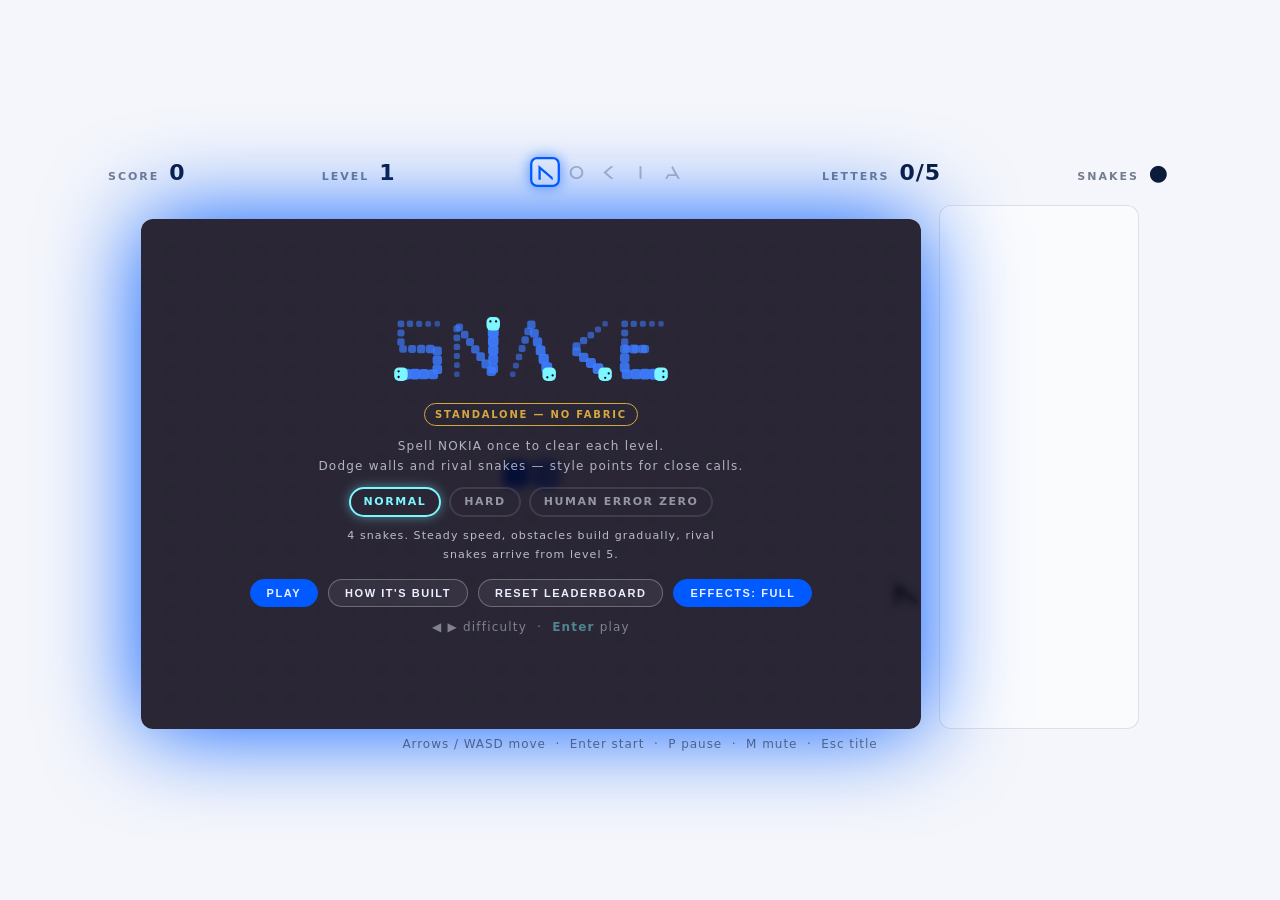
==== commit 25f7272e: "v1.1.0: 10-letter names, full soundtrack by level 5, medal-pace head, top-3 colours Also brings the " ====
--- a/snake/ui/index.html
+++ b/snake/ui/index.html
@@ -3,198 +3,8 @@
 <head>
 <meta charset="UTF-8">
 <meta name="viewport" content="width=device-width, initial-scale=1.0">
-<title>NOKIA Snake — Booth Edition</title>
-<style>
-  :root{
-    --hud-fg:#0B1B3A;
-    --accent:#005AFF;
-  }
-  *{margin:0;padding:0;box-sizing:border-box}
-  html,body{height:100%}
-  body{
-    background:#F4F6FB;
-    font-family:"Segoe UI",system-ui,-apple-system,sans-serif;
-    display:flex;flex-direction:column;align-items:center;justify-content:center;
-    overflow:hidden;transition:background .8s linear;
-    user-select:none;-webkit-user-select:none;
-  }
-  #roomGlow{position:fixed;inset:0;pointer-events:none;z-index:0}
-  #hud,#playRow,#controlsHint{position:relative;z-index:1}
-  #playRow{display:flex;gap:18px;align-items:stretch;justify-content:center;
-           max-width:100vw;padding:0 10px}
-  #stage{flex:0 1 auto;min-width:0}
-  #sideBoard{
-    flex:0 0 auto;min-width:172px;padding:14px 16px;border-radius:12px;
-    background:rgba(255,255,255,.55);border:1px solid rgba(11,27,58,.12);
-    color:var(--hud-fg);display:flex;flex-direction:column;gap:6px;
-    transition:background .8s linear,color .8s linear,border-color .8s linear;
-  }
-  body.darkui #sideBoard{background:rgba(10,4,26,.45);border-color:rgba(124,247,255,.18)}
-  #sideBoard h2{
-    font-size:11px;letter-spacing:.30em;font-weight:700;text-transform:uppercase;
-    opacity:.6;margin-bottom:4px;text-align:center;
-  }
-  #sideBoard .row{
-    display:flex;justify-content:space-between;gap:10px;
-    font-size:13px;font-variant-numeric:tabular-nums;letter-spacing:.05em;opacity:.85;
-  }
-  #sideBoard .row .rk{opacity:.5;width:2ch;text-align:right}
-  #sideBoard .row .nm{font-weight:800;letter-spacing:.18em}
-  #sideBoard .row.new{color:#7CF7FF;text-shadow:0 0 10px rgba(124,247,255,.8);opacity:1}
-  body:not(.darkui) #sideBoard .row.new{color:#005AFF;text-shadow:none}
-  #clearBoard{
-    margin-top:8px;padding:4px 10px;align-self:center;
-    font-size:10px;letter-spacing:.16em;text-transform:uppercase;font-weight:700;
-    color:var(--hud-fg);opacity:.4;background:none;
-    border:1px solid currentColor;border-radius:999px;cursor:pointer;
-    transition:all .15s;
-  }
-  #clearBoard:hover{opacity:.8}
-  #clearBoard.confirm{opacity:1;color:#FF4D5E;border-color:#FF4D5E;box-shadow:0 0 10px rgba(255,77,94,.35)}
-  #hud{
-    width:min(96vw,1100px);
-    display:flex;align-items:center;justify-content:space-between;
-    padding:10px 18px;margin-bottom:10px;
-    color:var(--hud-fg);
-    font-weight:600;letter-spacing:.06em;
-    transition:color .8s linear;
-  }
-  #hud .box{display:flex;align-items:baseline;gap:10px}
-  #hud .lbl{font-size:11px;opacity:.55;text-transform:uppercase;letter-spacing:.18em}
-  #hud .val{font-size:22px;font-variant-numeric:tabular-nums}
-  #seq{display:flex;gap:6px;align-items:center}
-  #seq span{
-    display:inline-block;width:26px;height:26px;line-height:26px;text-align:center;
-    border-radius:6px;font-size:14px;font-weight:800;
-    border:2px solid transparent;opacity:.28;transition:all .25s;
-  }
-  #seq span.next{opacity:1;border-color:var(--accent);transform:scale(1.15);
-    box-shadow:0 0 12px color-mix(in srgb,var(--accent) 60%, transparent)}
-  #seq span.done{opacity:.75}
-  #seq span{display:flex;align-items:center;justify-content:center}
-  #seq span.next{color:var(--accent)}
-  #seq svg{width:15px;height:15px;display:block}
-  #lives{letter-spacing:4px;font-size:18px}
-  #stage{position:relative;line-height:0;margin-top:14px}
-  #hezBar{
-    position:absolute;top:-12px;left:2px;right:2px;height:7px;
-    border-radius:99px;background:rgba(128,128,160,.25);overflow:hidden;display:none;
-  }
-  #hezFill{height:100%;width:100%;border-radius:99px;background:#3DFA7E;transition:background .3s}
-  canvas#game{
-    border-radius:12px;
-    max-width:100%;max-height:68vh;
-    image-rendering:auto;
-    transition:box-shadow .12s linear;
-  }
-  #scanlines{
-    position:absolute;inset:0;border-radius:12px;pointer-events:none;opacity:0;
-    background:repeating-linear-gradient(0deg,rgba(0,0,0,.22) 0 1px,transparent 1px 3px);
-    mix-blend-mode:multiply;
-  }
-  .overlay{
-    position:absolute;inset:0;display:none;flex-direction:column;
-    align-items:center;justify-content:center;gap:10px;border-radius:12px;
-    padding:16px;overflow:auto;
-    background:rgba(6,2,18,.85);backdrop-filter:blur(4px);
-    color:#EAF0FF;text-align:center;z-index:5;
-  }
-  .overlay.show{display:flex}
-  .overlay h1{font-size:14px;letter-spacing:.32em;font-weight:700;opacity:.7;text-transform:uppercase}
-  .overlay .big{font-size:40px;font-weight:800;letter-spacing:.05em}
-  .overlay .score{font-size:24px;font-variant-numeric:tabular-nums}
-  .overlay .hint{font-size:12px;opacity:.7;letter-spacing:.1em;line-height:1.7}
-  .overlay .hint b{color:#7CF7FF}
-  #board{
-    display:grid;grid-template-rows:repeat(5,auto);grid-auto-flow:column;gap:3px 34px;
-    font-size:13px;font-variant-numeric:tabular-nums;letter-spacing:.06em;
-  }
-  #board .row{display:flex;justify-content:space-between;gap:14px;min-width:118px;opacity:.85}
-  #board .row .rk{opacity:.5;width:2ch;text-align:right}
-  #board .row .nm{font-weight:800;letter-spacing:.2em}
-  #board .row.new{color:#7CF7FF;text-shadow:0 0 10px rgba(124,247,255,.8);opacity:1}
-  #entryBoxes{display:flex;gap:12px;margin:4px 0}
-  #entryBoxes .slot{
-    width:50px;height:62px;border:2px solid rgba(255,255,255,.25);border-radius:10px;
-    display:flex;align-items:center;justify-content:center;font-size:34px;font-weight:800;
-    transition:all .12s;
-  }
-  #entryBoxes .slot.on{border-color:#7CF7FF;box-shadow:0 0 16px rgba(124,247,255,.55);transform:scale(1.08)}
-  #diffSel{display:flex;gap:8px;flex-wrap:wrap;justify-content:center}
-  #diffSel .pill{
-    padding:5px 13px;border:2px solid rgba(255,255,255,.2);border-radius:999px;
-    font-size:11px;letter-spacing:.14em;opacity:.55;text-transform:uppercase;font-weight:700;
-    transition:all .15s;
-  }
-  #diffSel .pill.on{opacity:1;border-color:#7CF7FF;color:#7CF7FF;box-shadow:0 0 12px rgba(124,247,255,.45)}
-  #diffDesc{max-width:400px;min-height:3.4em;font-size:11px;opacity:.75}
-  .menuBtns{display:flex;gap:10px;margin-top:4px;flex-wrap:wrap;justify-content:center}
-  .menuBtns button{
-    padding:7px 16px;border-radius:999px;border:1px solid rgba(255,255,255,.28);
-    background:rgba(255,255,255,.06);color:#EAF0FF;cursor:pointer;
-    font-size:11px;letter-spacing:.14em;text-transform:uppercase;font-weight:700;
-    transition:all .15s;
-  }
-  .menuBtns button:hover{background:rgba(124,247,255,.16);border-color:#7CF7FF}
-  .menuBtns button.primary{background:#005AFF;border-color:#005AFF}
-  .menuBtns button.danger:hover{background:rgba(255,77,94,.2);border-color:#FF4D5E;color:#FF4D5E}
-  .menuBtns button[disabled]{opacity:.3;cursor:not-allowed}
-  #srcTag{
-    font-size:10px;letter-spacing:.18em;text-transform:uppercase;font-weight:700;
-    padding:3px 10px;border-radius:999px;border:1px solid currentColor;opacity:.8;
-  }
-  #srcTag.live{color:#3DFA7E}
-  #srcTag.offline{color:#FFC93F}
-  #explain{
-    max-width:640px;text-align:left;background:rgba(6,2,18,.6);
-    border:1px solid rgba(124,247,255,.25);border-radius:12px;padding:18px 22px;
-    max-height:52vh;overflow:auto;
-  }
-  #explain h3{font-size:12px;letter-spacing:.22em;text-transform:uppercase;opacity:.65;margin-bottom:10px}
-  #explain table{width:100%;border-collapse:collapse;font-size:12px}
-  #explain td{padding:5px 6px;vertical-align:top;border-bottom:1px solid rgba(255,255,255,.07)}
-  #explain td.k{white-space:nowrap;opacity:.65;width:34%}
-  #explain td.v b{color:#7CF7FF}
-  #explain td.v i{font-style:normal;opacity:.5}
-  #explain .foot{margin-top:12px;font-size:11px;opacity:.6;line-height:1.6}
-  #titleCanvas{margin-bottom:6px}
-  .pulseText{animation:pt 1.2s ease-in-out infinite}
-  @keyframes pt{0%,100%{opacity:.65}50%{opacity:1}}
-  @media (prefers-reduced-motion: reduce){ .pulseText{animation:none} }
-  /* --- laptops and small windows: the game must stay square and centered --- */
-  @media (max-height: 800px){
-    canvas#game{max-height:62vh}
-    #hud{padding:6px 14px;margin-bottom:6px}
-    #hud .val{font-size:18px}
-  }
-  @media (max-height: 640px){
-    canvas#game{max-height:56vh}
-    #controlsHint{display:none}
-    .overlay .big{font-size:30px}
-    #explain{max-height:44vh}
-  }
-  /* --- narrow: leaderboard drops below the field as a compact strip --- */
-  @media (max-width: 1080px){
-    #playRow{flex-direction:column;align-items:center;gap:10px}
-    #sideBoard{
-      min-width:0;width:100%;max-width:640px;
-      flex-direction:row;flex-wrap:wrap;justify-content:center;gap:4px 16px;
-      padding:10px 14px;
-    }
-    #sideBoard h2{width:100%;margin-bottom:2px}
-    #sideBoard .row{min-width:104px;font-size:12px}
-    #sideBoard #clearBoard{margin-top:4px}
-  }
-  @media (max-width: 720px){
-    #hud{flex-wrap:wrap;gap:6px 14px;justify-content:center}
-    #seq{order:3;width:100%;justify-content:center}
-    #sideBoard .row:nth-child(n+7){display:none}   /* top 5 only on small screens */
-  }
-  #controlsHint{margin-top:8px;font-size:12px;opacity:.55;letter-spacing:.08em;color:var(--hud-fg);transition:color .8s linear}
-  body.darkui #hud, body.darkui #controlsHint{ text-shadow:0 1px 8px rgba(0,0,0,.75) }
-  body.darkui #controlsHint{ opacity:.75 }
-  body.darkui #seq span{ text-shadow:0 1px 6px rgba(0,0,0,.8) }
-</style>
+<title>Nokia Snake</title>
+<link rel="stylesheet" href="snake.css">
 </head>
 <body>
   <div id="roomGlow"></div>
@@ -217,1886 +27,6 @@
   </div>
   <div id="controlsHint">Arrows / WASD move &nbsp;·&nbsp; Enter start &nbsp;·&nbsp; P pause &nbsp;·&nbsp; M mute &nbsp;·&nbsp; Esc title</div>
 
-<script>
-"use strict";
-/* ============================================================
-   NOKIA SNAKE — booth engagement build
-   Levels 1–20 · progressive synthwave · 3-button USB pad + d-pad
-   ============================================================ */
-
-const SEQ = ["N","O","K","I","A"];
-const LETTERS_PER_LEVEL = 5;
-const MAX_LEVEL = 20;
-const CELL = 30;                 // logical px per grid cell
-const DPR = Math.min(window.devicePixelRatio || 1, 2);
-
-const cv  = document.getElementById("game");
-const ctx = cv.getContext("2d");
-const stage = document.getElementById("stage");
-const overlay = document.getElementById("overlay");
-const scanEl = document.getElementById("scanlines");
-
-/* ---------- color helpers & evolving palette ---------- */
-function hex2rgb(h){h=h.replace("#","");return [parseInt(h.slice(0,2),16),parseInt(h.slice(2,4),16),parseInt(h.slice(4,6),16)];}
-function mix(a,b,t){
-  const A=hex2rgb(a),B=hex2rgb(b);
-  const c=A.map((v,i)=>Math.round(v+(B[i]-v)*t));
-  return `rgb(${c[0]},${c[1]},${c[2]})`;
-}
-function mixA(a,b,t,alpha){
-  const A=hex2rgb(a),B=hex2rgb(b);
-  const c=A.map((v,i)=>Math.round(v+(B[i]-v)*t));
-  return `rgba(${c[0]},${c[1]},${c[2]},${alpha})`;
-}
-
-function mix3(a,m,b,t){ return t<0.55 ? mix(a,m,t/0.55) : mix(m,b,(t-0.55)/0.45); }
-
-/* Level 1 = clean Nokia brand (white field, Nokia blue).
-   Level 20 = full synthwave (near-black violet, neon cyan/magenta).
-   t moves in 19 discrete, subtle steps. */
-function palette(level){
-  const t=(level-1)/(MAX_LEVEL-1);
-  return {
-    t,
-    bg      : mix3("#F4F6FB","#463A6E","#0A0116",t),
-    gridCol : mixA("#0B1B3A","#8A2BE2",t, 0.06+0.30*t),
-    snake   : "#005AFF",
-    snakeHd : "#4D8BFF",
-    letter  : mix ("#0B1B3A","#FF2BD6",t),
-    wall    : mix ("#8E9BB5","#9B30FF",t),
-    wallEdge: mix ("#5B6B8C","#FF2BD6",t),
-    voidCol : mix ("#0B1B3A","#03000A",t),
-    hudFg   : t<0.32 ? "#0B1B3A" : "#F2F6FF",
-    accent  : mix ("#005AFF","#FF2BD6",t),
-    popup   : t<0.32 ? "#08307A" : "#7CF7FF",
-    npc     : ["#FF6B35","#FFC93F","#3DFA7E"].map(c=>mix(c, c, 0)), // stay warm/contrast
-    glow    : t                                   // 0 → 1 neon intensity
-  };
-}
-
-/* ---------- NOKIA letterforms ----------
-   Exact geometry extracted from the official brand SVG,
-   normalized to a unit box and rendered as filled shapes
-   (even-odd fill carves the O's counter). */
-const GLYPHS={"I":[[[-0.0589,-0.3747],[-0.0589,0.3766],[-0.0556,0.3766],[-0.0466,0.3766],[-0.0334,0.3766],[-0.0174,0.3766],[0.0,0.3766],[0.0174,0.3766],[0.0334,0.3766],[0.0466,0.3766],[0.0556,0.3766],[0.0589,0.3766],[0.0589,-0.3747],[-0.0589,-0.3747]]],"O":[[[0.0,-0.3877],[-0.0671,-0.383],[-0.1303,-0.3692],[-0.189,-0.347],[-0.2422,-0.3168],[-0.2894,-0.2793],[-0.3296,-0.2348],[-0.3622,-0.1841],[-0.3865,-0.1276],[-0.4016,-0.0658],[-0.4068,0.0006],[-0.4016,0.0671],[-0.3864,0.1288],[-0.3621,0.1853],[-0.3294,0.2361],[-0.2891,0.2805],[-0.242,0.3181],[-0.1887,0.3483],[-0.1301,0.3705],[-0.067,0.3842],[0.0,0.3889],[0.0671,0.3845],[0.1304,0.3714],[0.1891,0.3501],[0.2424,0.3209],[0.2896,0.2842],[0.3299,0.2403],[0.3625,0.1897],[0.3867,0.1326],[0.4017,0.0694],[0.4068,0.0006],[0.4016,-0.063],[0.3864,-0.1231],[0.3621,-0.1789],[0.3294,-0.2298],[0.2891,-0.2749],[0.242,-0.3135],[0.1887,-0.3448],[0.1301,-0.3681],[0.067,-0.3827]],[[0.2897,0.0006],[0.2859,0.0497],[0.2749,0.095],[0.2574,0.1362],[0.2339,0.173],[0.2049,0.205],[0.1712,0.2319],[0.1332,0.2535],[0.0917,0.2693],[0.0471,0.279],[0.0,0.2823],[-0.0471,0.279],[-0.0917,0.2693],[-0.1332,0.2535],[-0.1712,0.2319],[-0.2049,0.205],[-0.2339,0.173],[-0.2574,0.1362],[-0.2749,0.095],[-0.2859,0.0497],[-0.2897,0.0006],[-0.2859,-0.0485],[-0.2749,-0.0938],[-0.2574,-0.135],[-0.2339,-0.1717],[-0.2049,-0.2038],[-0.1712,-0.2307],[-0.1332,-0.2522],[-0.0917,-0.268],[-0.0471,-0.2777],[0.0,-0.281],[0.0471,-0.2777],[0.0917,-0.2677],[0.1332,-0.2517],[0.1712,-0.2298],[0.2049,-0.2026],[0.2339,-0.1704],[0.2574,-0.1336],[0.2749,-0.0926],[0.2859,-0.0477]]],"N":[[[-0.372,-0.3994],[-0.372,0.376],[-0.2518,0.376],[-0.2518,-0.1368],[-0.2343,-0.1218],[-0.1869,-0.081],[-0.117,-0.0209],[-0.0322,0.0521],[0.0601,0.1316],[0.1524,0.211],[0.2372,0.284],[0.3071,0.3442],[0.3545,0.385],[0.372,0.4],[0.372,0.2391],[-0.372,-0.4]]],"K":[[[-0.3057,0.0006],[0.1307,0.376],[0.3057,0.376],[0.2934,0.3655],[0.2602,0.3369],[0.2112,0.2949],[0.1517,0.2438],[0.0869,0.1883],[0.0221,0.1327],[-0.0374,0.0817],[-0.0864,0.0397],[-0.1196,0.0111],[-0.1319,0.0006],[0.3057,-0.3747],[0.1307,-0.3747]]],"A":[[[0.4388,0.376],[0.3094,0.376],[0.2145,0.2096],[-0.2145,0.2096],[-0.3094,0.376],[-0.4388,0.376],[-0.2823,0.0986],[0.1522,0.0986],[-0.0641,-0.2866],[0.0,-0.3994],[0.0,-0.3994],[0.0,-0.3994],[0.0,-0.3994],[0.0,-0.3994],[0.0,-0.3994],[0.0,-0.3994],[0.0,-0.3994],[0.0,-0.3994],[0.0,-0.3994],[0.0,-0.3994],[0.0,-0.3994],[0.4382,0.376]]]};
-const GLYPH_D={};
-for(const ch in GLYPHS){
-  GLYPH_D[ch]=GLYPHS[ch].map(pl=>
-    "M"+pl.map(p=>p[0].toFixed(3)+" "+p[1].toFixed(3)).join("L")+"Z").join("");
-}
-function glyphSVG(ch){
-  return `<svg viewBox="-0.45 -0.45 0.9 0.9"><path d="${GLYPH_D[ch]}" fill="currentColor" fill-rule="evenodd"/></svg>`;
-}
-function drawGlyph(c, ch, cx, cy, size, color, glowAmt){
-  const subs=GLYPHS[ch]; if(!subs) return;
-  c.save();
-  c.translate(cx,cy); c.scale(size,size);
-  if(glowAmt>0.02){ c.shadowColor=color; c.shadowBlur=fxBlur(7*glowAmt); }
-  c.fillStyle=color;
-  c.beginPath();
-  for(const pl of subs){
-    c.moveTo(pl[0][0],pl[0][1]);
-    for(let i=1;i<pl.length;i++) c.lineTo(pl[i][0],pl[i][1]);
-    c.closePath();
-  }
-  c.fill("evenodd");
-  c.restore();
-}
-
-/* ---------- "SNAKE" title: each letter traced as a game snake ---------- */
-const SNAKE_WORD_PATHS = {
-  S:[[0.26,-0.36],[-0.26,-0.36],[-0.26,0],[0.26,0],[0.26,0.36],[-0.26,0.36]],
-  N:[[-0.26,0.36],[-0.26,-0.36],[0.26,0.36],[0.26,-0.36]],
-  A:[[-0.26,0.36],[0,-0.36],[0.26,0.36]],
-  K:[[0.26,-0.36],[-0.20,0],[0.26,0.36]],
-  E:[[0.26,-0.36],[-0.26,-0.36],[-0.26,0],[0.08,0],[-0.26,0],[-0.26,0.36],[0.26,0.36]]
-};
-function drawSnakeTitle(c, word, colBody, colHead){
-  const x=c.getContext("2d");
-  x.clearRect(0,0,c.width,c.height);
-  const s=c.height*0.92, w=s*0.80, x0=c.width/2-(word.length-1)*w/2;
-  word.split("").forEach((ch,i)=>{
-    const pts=(SNAKE_WORD_PATHS[ch]||[]).map(p=>[x0+i*w+p[0]*s, c.height/2+p[1]*s]);
-    if(pts.length<2) return;
-    // resample polyline into evenly spaced body segments (tail → head)
-    const seg=[], step=s*0.13; let carry=0;
-    for(let j=0;j<pts.length-1;j++){
-      const [ax,ay]=pts[j],[bx,by]=pts[j+1];
-      const len=Math.hypot(bx-ax,by-ay); if(!len) continue;
-      for(let d=carry; d<len; d+=step) seg.push([ax+(bx-ax)*d/len, ay+(by-ay)*d/len]);
-      carry=((carry-len)%step+step)%step;
-    }
-    seg.push(pts[pts.length-1]);
-    seg.forEach(([px,py],j)=>{
-      const t=j/(seg.length-1);
-      const r=(0.30+0.32*t)*step;                    // tapered tail
-      x.fillStyle=colBody; x.globalAlpha=0.5+0.5*t;
-      x.beginPath();
-      if(x.roundRect) x.roundRect(px-r,py-r,r*2,r*2,r*0.6); else x.rect(px-r,py-r,r*2,r*2);
-      x.fill();
-    });
-    const [hx,hy]=seg[seg.length-1], [qx,qy]=seg[seg.length-2]||seg[0];
-    const dx=hx-qx, dy=hy-qy, m=Math.hypot(dx,dy)||1, ux=dx/m, uy=dy/m;
-    const hr=step*0.74;
-    x.globalAlpha=1; x.fillStyle=colHead;
-    x.beginPath();
-    if(x.roundRect) x.roundRect(hx-hr,hy-hr,hr*2,hr*2,hr*0.7); else x.rect(hx-hr,hy-hr,hr*2,hr*2);
-    x.fill();
-    x.fillStyle="#0A0116";
-    x.beginPath();
-    x.arc(hx+ux*hr*0.35-uy*hr*0.42, hy+uy*hr*0.35+ux*hr*0.42, hr*0.17,0,7);
-    x.arc(hx+ux*hr*0.35+uy*hr*0.42, hy+uy*hr*0.35-ux*hr*0.42, hr*0.17,0,7);
-    x.fill();
-    x.globalAlpha=1;
-  });
-}
-
-/* ============================================================
-   AUDIO — layered synthwave that assembles level by level
-   L1 silence · L2 kick · L4 bass · L6 hats · L8 arpeggio
-   L11 pads · L14 16th arps · L17 snare + lead
-   ============================================================ */
-const TRACKS=[
-  { name:"Neon Grid",      roots:[33,29,36,31], bpmOff:0,  arpWave:"sawtooth",
-    leadPhrase:[0,3,7,10,7,3],   hue:0,    period:4000 },
-  { name:"Midnight Drive", roots:[31,27,29,26], bpmOff:-6, arpWave:"square",
-    leadPhrase:[0,2,3,7,3,2],    hue:140,  period:4600 },
-  { name:"Chrome Sunset",  roots:[36,33,29,31], bpmOff:6,  arpWave:"sawtooth",
-    leadPhrase:[12,10,7,3,7,10], hue:-70,  period:3400 }
-];
-function hueShift(rgbStr,deg){
-  const m=rgbStr.match(/\d+/g); if(!m) return rgbStr;
-  let [r,g,b]=m.map(Number); r/=255;g/=255;b/=255;
-  const mx=Math.max(r,g,b),mn=Math.min(r,g,b); let hh=0,s=0,l=(mx+mn)/2;
-  if(mx!==mn){ const d=mx-mn;
-    s=l>0.5?d/(2-mx-mn):d/(mx+mn);
-    hh= mx===r ? (g-b)/d+(g<b?6:0) : mx===g ? (b-r)/d+2 : (r-g)/d+4; hh/=6; }
-  hh=(hh+deg/360+1)%1;
-  const q=l<0.5?l*(1+s):l+s-l*s, p=2*l-q;
-  const f=t=>{ t=(t+1)%1; if(t<1/6)return p+(q-p)*6*t; if(t<1/2)return q; if(t<2/3)return p+(q-p)*(2/3-t)*6; return p; };
-  return `rgb(${Math.round(f(hh+1/3)*255)},${Math.round(f(hh)*255)},${Math.round(f(hh-1/3)*255)})`;
-}
-const Music = {
-  ac:null, master:null, comp:null, muted:false, level:1, trackIdx:0,
-  step:0, nextT:0, timer:null, noiseBuf:null,
-  dly:null, echoSend:null,
-  onBeat:null,
-
-  ensure(){
-    if(this.ac || this.unavailable) return;
-    const AC = window.AudioContext||window.webkitAudioContext;
-    if(!AC){ this.unavailable=true; return; }
-    this.ac = new AC();
-    // master -> glue compressor -> out (gives the pumping retrowave feel)
-    this.master = this.ac.createGain(); this.master.gain.value = 0.5;
-    this.comp = this.ac.createDynamicsCompressor();
-    this.comp.threshold.value=-20; this.comp.ratio.value=7;
-    this.comp.attack.value=0.003;  this.comp.release.value=0.22;
-    this.master.connect(this.comp).connect(this.ac.destination);
-    // dotted-eighth echo bus — the signature retrowave delay
-    this.dly=this.ac.createDelay(1.5);
-    const fb=this.ac.createGain(); fb.gain.value=0.38;
-    const df=this.ac.createBiquadFilter(); df.type="lowpass"; df.frequency.value=3400;
-    this.dly.connect(df).connect(fb).connect(this.dly);
-    fb.connect(this.master);
-    this.echoSend=this.ac.createGain(); this.echoSend.gain.value=0.55;
-    this.echoSend.connect(this.dly);
-    const len = this.ac.sampleRate*0.5;
-    this.noiseBuf = this.ac.createBuffer(1,len,this.ac.sampleRate);
-    const d=this.noiseBuf.getChannelData(0);
-    for(let i=0;i<len;i++) d[i]=Math.random()*2-1;
-  },
-  start(){
-    this.ensure();
-    if(!this.ac) return;
-    if(this.ac.state==="suspended") this.ac.resume();
-    if(this.timer) return;
-    this.step=0; this.nextT=this.ac.currentTime+0.06;
-    this.timer=setInterval(()=>this.pump(),25);
-  },
-  stop(){ if(this.timer){clearInterval(this.timer);this.timer=null;} },
-  setMuted(m){ this.muted=m; if(this.master) this.master.gain.value = m?0:0.5; },
-  bpm(){ return 96 + this.level*2 + (TRACKS[this.trackIdx]||TRACKS[0]).bpmOff; },
-  pump(){
-    const spb = 60/this.bpm()/4;             // 16th note
-    if(this.dly) this.dly.delayTime.value = (60/this.bpm())*0.75;   // dotted 8th
-    while(this.nextT < this.ac.currentTime + 0.12){
-      this.schedule(this.step, this.nextT);
-      this.nextT += spb;
-      this.step = (this.step+1) % 64;        // 4 bars of 16
-    }
-  },
-  /* Layer schedule (denser, synth-forward):
-     L1 kick · L3 detuned saw bass · L5 echoing saw arp (8ths)
-     L6 offbeat hats · L9 supersaw pad · L12 16th arps + 16th hats
-     L14 snare · L16 saw lead + octave-jump arps                    */
-  schedule(s, t){
-    const L=this.level, bar=Math.floor(s/16), sub=s%16;
-    const tr=TRACKS[this.trackIdx]||TRACKS[0];
-    const root=tr.roots[bar];
-    const chord=[root+24, root+27, root+31, root+36];
-
-    if(sub%4===0 && this.onBeat) this.onBeat();
-    if(this.muted) return;
-
-    if(L>=1 && sub%4===0) this.kick(t);
-    if(L>=3 && sub%2===0){
-      const n = (sub===6||sub===14)? root+12 : root;
-      this.bass(t, n);
-    }
-    if(L>=5){
-      const div = (L>=12)?1:2;
-      if(sub%div===0){
-        const idx=Math.floor(s/div)%chord.length;
-        const oct=(L>=16 && bar%2===1)?12:0;
-        this.arp(t, chord[idx]+oct);
-      }
-    }
-    if(L>=6){
-      if(L>=12){ if(sub%2===1) this.hat(t,0.05); }
-      else if(sub%4===2) this.hat(t,0.08);
-    }
-    if(L>=9 && sub===0) this.pad(t, chord);
-    if(L>=14 && (sub===4||sub===12)) this.snare(t);
-    if(L>=16 && sub===0 && bar%2===0) this.lead(t, root+36);
-  },
-  mtof(m){ return 440*Math.pow(2,(m-69)/12); },
-  env(g,t,a,peak,dec){
-    g.gain.setValueAtTime(0.0001,t);
-    g.gain.linearRampToValueAtTime(peak,t+a);
-    g.gain.exponentialRampToValueAtTime(0.0001,t+a+dec);
-  },
-  kick(t){
-    const o=this.ac.createOscillator(), g=this.ac.createGain();
-    o.type="sine";
-    o.frequency.setValueAtTime(150,t);
-    o.frequency.exponentialRampToValueAtTime(42,t+0.12);
-    this.env(g,t,0.002,0.9,0.22);
-    o.connect(g).connect(this.master); o.start(t); o.stop(t+0.3);
-  },
-  hat(t,vol){
-    const s=this.ac.createBufferSource(); s.buffer=this.noiseBuf;
-    const f=this.ac.createBiquadFilter(); f.type="highpass"; f.frequency.value=7000;
-    const g=this.ac.createGain(); this.env(g,t,0.001,vol,0.05);
-    s.connect(f).connect(g).connect(this.master); s.start(t); s.stop(t+0.08);
-  },
-  snare(t){
-    const s=this.ac.createBufferSource(); s.buffer=this.noiseBuf;
-    const f=this.ac.createBiquadFilter(); f.type="bandpass"; f.frequency.value=1900; f.Q.value=0.8;
-    const g=this.ac.createGain(); this.env(g,t,0.001,0.32,0.16);
-    s.connect(f).connect(g).connect(this.master); s.start(t); s.stop(t+0.2);
-  },
-  bass(t,m){
-    // two detuned saws + a sub sine — fat analog-style bass
-    const f=this.ac.createBiquadFilter(); f.type="lowpass";
-    f.frequency.setValueAtTime(280+this.level*45,t);
-    f.frequency.exponentialRampToValueAtTime(110,t+0.17);
-    const g=this.ac.createGain(); this.env(g,t,0.004,0.20,0.16);
-    f.connect(g).connect(this.master);
-    [-8,8].forEach(dt=>{
-      const o=this.ac.createOscillator(); o.type="sawtooth";
-      o.frequency.value=this.mtof(m); o.detune.value=dt;
-      o.connect(f); o.start(t); o.stop(t+0.22);
-    });
-    const sub=this.ac.createOscillator(); sub.type="sine";
-    sub.frequency.value=this.mtof(m-12);
-    const sg=this.ac.createGain(); this.env(sg,t,0.004,0.16,0.16);
-    sub.connect(sg).connect(this.master); sub.start(t); sub.stop(t+0.22);
-  },
-  arp(t,m){
-    // bright pluck feeding the dotted-eighth echo (waveform is per-track)
-    const o=this.ac.createOscillator();
-    o.type=(TRACKS[this.trackIdx]||TRACKS[0]).arpWave;
-    o.frequency.value=this.mtof(m);
-    const f=this.ac.createBiquadFilter(); f.type="lowpass";
-    f.frequency.setValueAtTime(3600,t);
-    f.frequency.exponentialRampToValueAtTime(900,t+0.11);
-    const g=this.ac.createGain(); this.env(g,t,0.002,0.085,0.11);
-    o.connect(f).connect(g);
-    g.connect(this.master); if(this.echoSend) g.connect(this.echoSend);
-    o.start(t); o.stop(t+0.15);
-  },
-  pad(t,chord){
-    // supersaw pad: three detuned saws per chord tone
-    const spb=60/this.bpm()/4, dur=spb*16;
-    chord.slice(0,3).forEach((m)=>{
-      const f=this.ac.createBiquadFilter(); f.type="lowpass"; f.frequency.value=1250;
-      const g=this.ac.createGain();
-      g.gain.setValueAtTime(0.0001,t);
-      g.gain.linearRampToValueAtTime(0.028,t+dur*0.25);
-      g.gain.linearRampToValueAtTime(0.0001,t+dur);
-      f.connect(g).connect(this.master);
-      [-12,0,12].forEach(dt=>{
-        const o=this.ac.createOscillator(); o.type="sawtooth";
-        o.frequency.value=this.mtof(m-12); o.detune.value=dt+5;
-        o.connect(f); o.start(t); o.stop(t+dur+0.05);
-      });
-    });
-  },
-  lead(t,m){
-    // singing saw lead with vibrato, echoed (phrase is per-track)
-    const spb=60/this.bpm()/4;
-    const phrase=(TRACKS[this.trackIdx]||TRACKS[0]).leadPhrase;
-    phrase.forEach((iv,i)=>{
-      const tt=t+i*spb*2;
-      const o=this.ac.createOscillator(); o.type="sawtooth"; o.frequency.value=this.mtof(m+iv);
-      const vib=this.ac.createOscillator(); vib.frequency.value=5.5;
-      const vg=this.ac.createGain(); vg.gain.value=6;
-      vib.connect(vg).connect(o.detune);
-      const f=this.ac.createBiquadFilter(); f.type="lowpass"; f.frequency.value=2600;
-      const g=this.ac.createGain(); this.env(g,tt,0.015,0.10,spb*1.8);
-      o.connect(f).connect(g);
-      g.connect(this.master); if(this.echoSend) g.connect(this.echoSend);
-      o.start(tt); o.stop(tt+spb*2); vib.start(tt); vib.stop(tt+spb*2);
-    });
-  },
-  // title-screen attract: slow, melancholy harmony — one long chord per cycle
-  menuChord(i){
-    if(!this.ac||this.muted) return;
-    if(this.ac.state==="suspended"){ this.ac.resume(); return; }
-    const t=this.ac.currentTime+0.03;
-    const tr=TRACKS[this.trackIdx]||TRACKS[0];
-    const root=tr.roots[i%4];
-    // deep sine root underneath for weight
-    const sub=this.ac.createOscillator(); sub.type="sine";
-    sub.frequency.value=this.mtof(root);
-    const sg=this.ac.createGain();
-    sg.gain.setValueAtTime(0.0001,t);
-    sg.gain.linearRampToValueAtTime(0.055,t+1.4);
-    sg.gain.linearRampToValueAtTime(0.0001,t+4.0);
-    sub.connect(sg).connect(this.master); sub.start(t); sub.stop(t+4.2);
-    // dark supersaw chord, swelling and falling with the visual breath
-    [root+24, root+27, root+31].forEach(m=>{
-      const f=this.ac.createBiquadFilter(); f.type="lowpass"; f.frequency.value=950;
-      const g=this.ac.createGain();
-      g.gain.setValueAtTime(0.0001,t);
-      g.gain.linearRampToValueAtTime(0.024,t+1.5);
-      g.gain.linearRampToValueAtTime(0.0001,t+4.1);
-      f.connect(g).connect(this.master);
-      [-11,0,11].forEach(dt=>{
-        const o=this.ac.createOscillator(); o.type="sawtooth";
-        o.frequency.value=this.mtof(m-12); o.detune.value=dt+4;
-        o.connect(f); o.start(t); o.stop(t+4.3);
-      });
-    });
-    // distant bell late in the chord, drifting through the echo
-    const b=this.ac.createOscillator(); b.type="sine";
-    b.frequency.value=this.mtof(root+36);
-    const bg=this.ac.createGain();
-    this.env(bg,t+2.0,0.03,0.030,1.4);
-    b.connect(bg); bg.connect(this.master);
-    if(this.echoSend) bg.connect(this.echoSend);
-    b.start(t+2.0); b.stop(t+3.8);
-  },
-  // small one-shot SFX (share the context)
-  sfx(kind){
-    if(!this.ac||this.muted) return;
-    const t=this.ac.currentTime;
-    if(kind==="eat"){
-      const o=this.ac.createOscillator(),g=this.ac.createGain();
-      o.type="triangle"; o.frequency.setValueAtTime(620,t);
-      o.frequency.exponentialRampToValueAtTime(980,t+0.07);
-      this.env(g,t,0.002,0.25,0.10);
-      o.connect(g).connect(this.master); o.start(t); o.stop(t+0.14);
-    }else if(kind==="bonus"){
-      [880,1174,1568].forEach((f,i)=>{
-        const o=this.ac.createOscillator(),g=this.ac.createGain();
-        o.type="square"; o.frequency.value=f;
-        this.env(g,t+i*0.05,0.002,0.12,0.12);
-        o.connect(g).connect(this.master); o.start(t+i*0.05); o.stop(t+i*0.05+0.16);
-      });
-    }else if(kind==="boom"){
-      // pixel explosion: noise burst sweeping down + sub thump
-      const s=this.ac.createBufferSource(); s.buffer=this.noiseBuf;
-      const f=this.ac.createBiquadFilter(); f.type="lowpass";
-      f.frequency.setValueAtTime(2600,t);
-      f.frequency.exponentialRampToValueAtTime(160,t+0.42);
-      const g=this.ac.createGain(); this.env(g,t,0.003,0.5,0.45);
-      s.connect(f).connect(g).connect(this.master); s.start(t); s.stop(t+0.5);
-      const o=this.ac.createOscillator(); o.type="sine";
-      o.frequency.setValueAtTime(95,t);
-      o.frequency.exponentialRampToValueAtTime(34,t+0.3);
-      const og=this.ac.createGain(); this.env(og,t,0.003,0.55,0.32);
-      o.connect(og).connect(this.master); o.start(t); o.stop(t+0.4);
-    }else if(kind==="boomRev"){
-      // the explosion in reverse: swelling noise rising into a cut
-      const s=this.ac.createBufferSource(); s.buffer=this.noiseBuf;
-      const f=this.ac.createBiquadFilter(); f.type="lowpass";
-      f.frequency.setValueAtTime(160,t);
-      f.frequency.exponentialRampToValueAtTime(2600,t+0.55);
-      const g=this.ac.createGain();
-      g.gain.setValueAtTime(0.0001,t);
-      g.gain.exponentialRampToValueAtTime(0.5,t+0.55);
-      g.gain.linearRampToValueAtTime(0.0001,t+0.60);
-      s.connect(f).connect(g).connect(this.master); s.start(t); s.stop(t+0.62);
-      const o=this.ac.createOscillator(); o.type="sine";
-      o.frequency.setValueAtTime(34,t);
-      o.frequency.exponentialRampToValueAtTime(95,t+0.55);
-      const og=this.ac.createGain();
-      og.gain.setValueAtTime(0.0001,t);
-      og.gain.exponentialRampToValueAtTime(0.5,t+0.55);
-      og.gain.linearRampToValueAtTime(0.0001,t+0.60);
-      o.connect(og).connect(this.master); o.start(t); o.stop(t+0.62);
-    }else if(kind==="die"){
-      const o=this.ac.createOscillator(),g=this.ac.createGain();
-      o.type="sawtooth"; o.frequency.setValueAtTime(300,t);
-      o.frequency.exponentialRampToValueAtTime(60,t+0.4);
-      this.env(g,t,0.002,0.3,0.42);
-      o.connect(g).connect(this.master); o.start(t); o.stop(t+0.5);
-    }else if(kind==="kill"){
-      const o=this.ac.createOscillator(),g=this.ac.createGain();
-      o.type="square"; o.frequency.setValueAtTime(220,t);
-      o.frequency.exponentialRampToValueAtTime(880,t+0.12);
-      this.env(g,t,0.002,0.22,0.18);
-      o.connect(g).connect(this.master); o.start(t); o.stop(t+0.22);
-    }
-  }
-};
-
-
-/* ============================================================
-   EDA BRIDGE
-   Everything network-facing lives here. If EDA is unreachable,
-   every call degrades to the synthetic generator and the game
-   plays exactly like the standalone cabinet build.
-   ============================================================ */
-const EDA = {
-  base: "",                 // same-origin when served by the app's route
-  token: null,
-  online: false,
-  user: { name:"operator", canReset:false, canPlay:true },
-  fabric: null,             // { nodes:[{name,role}], links:[{a,b,up}], name }
-  lastError: null,
-
-  async api(path, opts){
-    const r = await fetch(this.base + path, Object.assign({
-      headers: Object.assign(
-        { "Content-Type":"application/json" },
-        this.token ? { "Authorization":"Bearer "+this.token } : {})
-    }, opts||{}));
-    if(!r.ok) throw new Error(path+" -> "+r.status);
-    return r.json();
-  },
-
-  /* ---- discovery: who am I, and is there a fabric to read? ---- */
-  async connect(){
-    try{
-      const who = await this.api("/core/user/v1/whoami");
-      this.user.name = who.username || who.name || "operator";
-      // RBAC: reset wipes shared state, so it is gated on a write permission
-      const perms = (who.permissions || who.groups || []);
-      this.user.canReset = Array.isArray(perms) &&
-        perms.some(p => /admin|snake-admin|write/i.test(String(p)));
-      this.online = true;
-    }catch(e){ this.lastError = e.message; this.online = false; return false; }
-    try{ this.fabric = await this.readFabric(); }
-    catch(e){ this.lastError = e.message; this.fabric = null; }
-    return this.online;
-  },
-
-  /* ---- topology via EQL ----
-     Verified against a live 25.8 lab. Field names are exactly what the
-     query endpoint returns; the payload is a BARE ARRAY, not {rows:[...]}.
-
-       .namespace.node                  -> name, ip-port, operating-system, status
-       .namespace.node.<os>.interface   -> .namespace.node.name, name, admin-state,
-                                           oper-state, oper-down-reason, mtu, ...
-
-     Interfaces live under a per-OS table (srl | sros), so the OS reported by
-     the node query decides which interface tables to read. */
-  /* The EDA API follows the Kubernetes Resource Model, so list responses are
-     normally enveloped ({apiVersion, kind, items:[...]}). The EQL query
-     endpoint's exact envelope is not pinned down in the docs, so rather than
-     hard-code one shape we accept any of them and record which one arrived in
-     `EDA.lastShape` — check that in the console to see what your cluster sent. */
-  lastShape:"(no query yet)",
-  rows(payload){
-    if(Array.isArray(payload)){ this.lastShape="bare array"; return payload; }
-    if(payload && typeof payload==="object"){
-      for(const key of ["items","rows","results","data","entries"]){
-        if(Array.isArray(payload[key])){
-          this.lastShape=`{${key}:[...]}` + (payload.kind?` kind=${payload.kind}`:"");
-          return payload[key];
-        }
-      }
-      // single object returned instead of a list
-      if(payload.kind || payload.metadata || payload.spec){
-        this.lastShape="single KRM object"; return [payload];
-      }
-    }
-    this.lastShape="unrecognised: "+JSON.stringify(payload).slice(0,120);
-    return [];
-  },
-  /* A row may be flat ({name:"leaf11"}) or KRM-shaped, with the interesting
-     fields under .spec/.status and the name under .metadata.name. Read through
-     all of them so either works. */
-  field(row, key){
-    if(!row || typeof row!=="object") return undefined;
-    if(row[key]!==undefined) return row[key];
-    for(const nest of ["spec","status"]){
-      if(row[nest] && row[nest][key]!==undefined) return row[nest][key];
-    }
-    if(key==="name" && row.metadata && row.metadata.name!==undefined) return row.metadata.name;
-    return undefined;
-  },
-  async query(eql){
-    const rows=this.rows(await this.api("/core/query/v1?eql="+encodeURIComponent(eql)));
-    if(!this._loggedShape){
-      this._loggedShape=true;
-      try{ console.info("[snake] EQL payload shape:", this.lastShape,
-                        "| first row:", JSON.stringify(rows[0]||null).slice(0,200)); }catch(e){}
-    }
-    return rows;
-  },
-  // A fabric link is a physical/lag port. Loopbacks, mgmt and system interfaces
-  // are not links and must not become walls.
-  isFabricPort(name){
-    return /^(ethernet-|lag|irb)/i.test(String(name||""));
-  },
-  async readFabric(){
-    const nodeRows = await this.query(
-      ".namespace.node fields [name, operating-system, status]");
-
-    const nodes = nodeRows.map(r=>{
-      const name = this.field(r,"name") || "";
-      const os   = String(this.field(r,"operating-system") || "").toLowerCase();
-      return {
-        name,
-        os,
-        status: this.field(r,"status") || "",
-        // No node 'type' field exists, so role comes from the naming
-        // convention only. Purely cosmetic - nothing in the game depends on it.
-        role: /spine/i.test(name) ? "spine" : /leaf/i.test(name) ? "leaf" : "node"
-      };
-    }).filter(n=>n.name);
-
-    if(!nodes.length) throw new Error("no nodes returned from .namespace.node");
-
-    // Which per-OS interface tables to read. Default to srl if the OS string
-    // is empty or unrecognised, since that is the common lab case.
-    const families = new Set();
-    for(const n of nodes){
-      if(n.os.includes("sros")) families.add("sros");
-      else if(n.os.includes("srl") || n.os.includes("linux")) families.add("srl");
-    }
-    if(!families.size) families.add("srl");
-
-    const links = [];
-    for(const fam of families){
-      let ifRows=[];
-      try{
-        ifRows = await this.query(
-          `.namespace.node.${fam}.interface fields `+
-          `[.namespace.node.name, name, admin-state, oper-state, oper-down-reason]`);
-      }catch(e){ continue; }        // family not present in this lab
-      for(const r of ifRows){
-        const port = this.field(r,"name");
-        if(!this.isFabricPort(port)) continue;
-        const oper  = String(this.field(r,"oper-state")  || "").toLowerCase();
-        const admin = String(this.field(r,"admin-state") || "").toLowerCase();
-        links.push({
-          node: this.field(r,".namespace.node.name") || this.field(r,"node") || "",
-          id: port,
-          up: oper==="up",
-          adminDown: admin==="disable" || admin==="down",
-          reason: this.field(r,"oper-down-reason") || ""
-        });
-      }
-    }
-    return { name:"fabric", nodes, links };
-  },
-
-  /* ---- leaderboard as SnakeScore custom resources ---- */
-  async listScores(){
-    // Preferred: the board the state intent already ranked and validated.
-    try{
-      const lb = await this.api("/apps/snake.eda.local/v1alpha1/namespaces/eda/snakeleaderboards/default");
-      const entries = (lb.status && lb.status.entries) || [];
-      if(entries.length) return entries.map(e=>({
-        name:e.initials, score:e.score, level:e.level, diff:e.difficulty, by:e.player }));
-      // an empty ranked board is still authoritative — don't fall through
-      if(lb.status) return [];
-    }catch(e){ /* leaderboard CR not present yet: fall back to raw scores */ }
-    const j = await this.api("/apps/snake.eda.local/v1alpha1/namespaces/eda/snakescores");
-    return (j.items||[]).map(it=>({
-      name: it.spec.initials, score: it.spec.score,
-      level: it.spec.level, diff: it.spec.difficulty,
-      by: it.spec.player
-    })).sort((a,b)=>b.score-a.score).slice(0,10);
-  },
-  async postScore(initials, score, level, diff){
-    const body = {
-      apiVersion:"snake.eda.local/v1alpha1", kind:"SnakeScore",
-      metadata:{ name:`score-${Date.now()}-${initials.toLowerCase()}`, namespace:"eda" },
-      spec:{ initials, score, level, difficulty:diff, player:this.user.name,
-             recordedAt:new Date().toISOString(),
-             fabricNodes:(this.fabric&&this.fabric.nodes)?this.fabric.nodes.length:0 }
-    };
-    return this.api("/apps/snake.eda.local/v1alpha1/namespaces/eda/snakescores",
-                    { method:"POST", body:JSON.stringify(body) });
-  },
-  async deleteAllScores(){
-    const j = await this.api("/apps/snake.eda.local/v1alpha1/namespaces/eda/snakescores");
-    for(const it of (j.items||[])){
-      await this.api("/apps/snake.eda.local/v1alpha1/namespaces/eda/snakescores/"+it.metadata.name,
-                     { method:"DELETE" });
-    }
-  }
-};
-
-/* ---------- effects level: admins run this on whatever laptop they have ---------- */
-function loadFx(){
-  try{ G.lowFx = !!(window.localStorage &&
-       window.localStorage.getItem("snakeLowFx")==="1"); }catch(e){ G.lowFx=false; }
-}
-function setFx(v){
-  G.lowFx=!!v;
-  try{ window.localStorage && window.localStorage.setItem("snakeLowFx", G.lowFx?"1":"0"); }catch(e){}
-  applyChrome();
-}
-// glow gate: every shadowBlur in the renderer goes through this
-function fxBlur(px){ return G.lowFx ? 0 : px; }
-
-/* ---- provenance: what came from the fabric vs. what the game invented ----
-   Rebuilt on every buildLevel so the explainer always tells the truth. */
-const Prov = {
-  arena:"synthetic", letters:"synthetic", walls:"synthetic",
-  nodeNames:[], downLinks:0, adminDown:0, fabricNodes:0, fabricLinks:0,
-  source(){ return EDA.online && EDA.fabric ? "fabric" : "synthetic"; }
-};
-
-/* ============================================================
-   GAME STATE
-   ============================================================ */
-const G = {
-  state:"menu",            // menu | play | paused | dying | retract | wipeout | popup | wipein | entry | gameover | win
-  level:1, score:0, lives:1,
-  cols:15, rows:11, tickMs:160,
-  snake:[], dir:{x:1,y:0}, dirQ:[], grow:0,
-  walls:new Set(), reach:new Set(),
-  letterIdx:0, letter:null, lettersGot:0,
-  npcs:[],
-  popups:[], pulse:0, pulseScope:0,
-  lastTick:0, lastCloseCall:0, inNeedle:false,
-  wipe:{keys:null,maxKey:0,p:0,t0:0,dur:1400},
-  retractT:0, dieT:0, flashT:0,
-  levelStartScore:0,
-  muted:false,
-  dev:false, konami:[],
-  diff:"normal", hez:0, turned:false, track:0, lowFx:false,
-  particles:[], reasm:null, reasmT0:0,
-  menuIdx:0, menuBeatT:0
-};
-const key=(x,y)=>x+","+y;
-const DIRS=[{x:1,y:0},{x:-1,y:0},{x:0,y:1},{x:0,y:-1}];
-
-function levelConfig(n){
-  const d=G.diff;
-  const base={ cols: Math.min(15 + (n-1), 34),
-               rows: Math.min(11 + Math.floor((n-1)*0.7), 24) };
-  // one master speed curve: speed rises ~1.5% per level, +30% total by level 20.
-  // harder modes run at fixed ms offsets below it so Normal > HEZ > Hard holds everywhere.
-  const nT = Math.round(165 / (1 + 0.30*(n-1)/19));
-  if(d==="hard") return Object.assign(base,{
-    tickMs: nT - 9,
-    wallSegs: Math.min(Math.floor((n-1)*1.8), 20),
-    wallLenMax: 4 + Math.floor(n/4),
-    npcCount: n>=16?4 : n>=12?3 : n>=8?2 : n>=3?1 : 0
-  });
-  if(d==="hez") return Object.assign(base,{
-    tickMs: nT - 4,                                 // between Normal and Hard: the clock is the pressure
-    wallSegs: Math.min(Math.floor((n-1)*1.6), 18),
-    wallLenMax: 4 + Math.floor(n/4),
-    npcCount: n>=17?4 : n>=13?3 : n>=9?2 : n>=4?1 : 0
-  });
-  return Object.assign(base,{                       // normal
-    tickMs: nT,
-    wallSegs: n>=2 ? Math.min(Math.floor((n-1)*1.4), 16) : 0,
-    wallLenMax: 3 + Math.floor(n/4),
-    npcCount: n>=15?3 : n>=10?2 : n>=5?1 : 0
-  });
-}
-/* Human Error Zero: a draining time bank refilled only by the player's letters */
-const HEZ_START=18000, HEZ_PER_LETTER=5200, HEZ_MAX=24000;
-
-function resizeCanvas(){
-  cv.width  = G.cols*CELL*DPR;
-  cv.height = G.rows*CELL*DPR;
-  cv.style.aspectRatio = `${G.cols*CELL}/${G.rows*CELL}`;
-  ctx.setTransform(DPR,0,0,DPR,0,0);
-}
-
-function floodReach(){
-  G.reach.clear();
-  const q=[G.snake[0]], seen=new Set([key(G.snake[0].x,G.snake[0].y)]);
-  while(q.length){
-    const c=q.pop();
-    G.reach.add(key(c.x,c.y));
-    for(const d of DIRS){
-      const nx=c.x+d.x, ny=c.y+d.y, k=key(nx,ny);
-      if(nx<0||ny<0||nx>=G.cols||ny>=G.rows) continue;
-      if(G.walls.has(k)||seen.has(k)) continue;
-      seen.add(k); q.push({x:nx,y:ny});
-    }
-  }
-}
-
-function genWalls(n){
-  G.walls.clear();
-  const cfg=levelConfig(n);
-  Prov.walls = (EDA.online && EDA.fabric && Prov.downLinks>0) ? "fabric+synthetic" : "synthetic";
-  const hx=Math.floor(G.cols/2), hy=Math.floor(G.rows/2);
-  let placed=0, guard=0;
-  while(placed<cfg.wallSegs && guard++<400){
-    const horiz=Math.random()<0.5;
-    const len=3+Math.floor(Math.random()*Math.max(1,cfg.wallLenMax-2));
-    const x0=1+Math.floor(Math.random()*(G.cols-2-(horiz?len:0)));
-    const y0=1+Math.floor(Math.random()*(G.rows-2-(horiz?0:len)));
-    const cells=[];
-    let ok=true;
-    for(let i=0;i<len;i++){
-      const x=horiz?x0+i:x0, y=horiz?y0:y0+i;
-      if(Math.abs(x-hx)<4 && Math.abs(y-hy)<3){ ok=false; break; }
-      if(G.walls.has(key(x,y))){ ok=false; break; }
-      if(G.snake.some(s=>s.x===x&&s.y===y)){ ok=false; break; }
-      cells.push({x,y});
-    }
-    if(!ok) continue;
-    cells.forEach(c=>G.walls.add(key(c.x,c.y)));
-    placed++;
-  }
-  floodReach();
-  // ensure the arena didn't get badly split: need generous reachable space
-  if(G.reach.size < (G.cols*G.rows - G.walls.size)*0.85 && guard<400){ genWalls(n); }
-}
-
-function freeCell(minDistFromHead=2, avoidNpc=true){
-  const head=G.snake[0];
-  for(let tries=0;tries<600;tries++){
-    const x=Math.floor(Math.random()*G.cols), y=Math.floor(Math.random()*G.rows);
-    const k=key(x,y);
-    if(!G.reach.has(k)) continue;
-    if(G.walls.has(k)) continue;
-    if(G.snake.some(s=>s.x===x&&s.y===y)) continue;
-    if(avoidNpc && G.npcs.some(n=>n.alive&&n.cells.some(c=>c.x===x&&c.y===y))) continue;
-    if(Math.abs(x-head.x)+Math.abs(y-head.y) < minDistFromHead) continue;
-    return {x,y};
-  }
-  return {x:1,y:1};
-}
-
-function spawnLetter(){
-  G.letter = freeCell(3);
-  // when the arena came from the fabric, each letter "sits on" a real node
-  if(Prov.letters==="fabric" && Prov.nodeNames.length){
-    G.letter.node = Prov.nodeNames[Math.floor(Math.random()*Prov.nodeNames.length)];
-  } else G.letter.node = null;
-}
-
-function makeNpc(i){
-  const p=freeCell(6);
-  return { cells:[{x:p.x,y:p.y}], prev:null, dir:{...DIRS[Math.floor(Math.random()*4)]},
-           alive:true, respawnAt:0, colorIdx:i, blinkT:0 };
-}
-
-function buildSnakeForLevel(n){
-  // head + one tail segment per level, laid out leftward then serpentining down
-  const len=n+1;
-  const cx=Math.floor(G.cols/2), cy=Math.floor(G.rows/2);
-  const body=[{x:cx,y:cy}];
-  let x=cx, y=cy, dx=-1;
-  while(body.length<len){
-    const nx=x+dx;
-    if(nx<1 || nx>G.cols-2){ y+=1; dx=-dx; }
-    else x=nx;
-    body.push({x,y});
-  }
-  G.snake=body;
-  G.prevSnake=null;
-  G.dir={x:1,y:0}; G.dirQ=[]; G.grow=0; G.turned=false;
-}
-function fabricArena(n){
-  // Levels 1-5 size to the real topology; 6+ "scale out" synthetically.
-  const f = EDA.fabric;
-  Prov.fabricNodes = f ? f.nodes.length : 0;
-  Prov.downLinks   = f ? f.links.filter(l=>!l.up).length : 0;
-  Prov.adminDown   = f ? f.links.filter(l=>l.adminDown).length : 0;
-  if(!f || n>5){
-    Prov.arena = n>5 ? "scale-out" : "synthetic";
-    Prov.letters = f ? "fabric" : "synthetic";
-    return null;
-  }
-  Prov.arena = "fabric";
-  Prov.letters = "fabric";
-  Prov.nodeNames = f.nodes.map(n2=>n2.name);
-  // one column per node, minimum playable size, grows with the level
-  const cols = Math.max(15, Math.min(f.nodes.length*3 + 2, 24)) + (n-1);
-  const rows = Math.max(11, Math.min(Math.ceil(f.nodes.length/2)*3, 16)) + Math.floor((n-1)*0.7);
-  return { cols, rows };
-}
-function buildLevel(n, freshSnake=true){
-  const cfg=levelConfig(n);
-  const fa=fabricArena(n);
-  G.level=n;
-  G.cols = fa ? fa.cols : cfg.cols;
-  G.rows = fa ? fa.rows : cfg.rows;
-  G.tickMs=cfg.tickMs;                     // skill ramp stays synthetic, always
-  Music.level=n;
-  resizeCanvas();
-  if(freshSnake) buildSnakeForLevel(n);
-  genWalls(n);
-  G.npcs=[]; for(let i=0;i<cfg.npcCount;i++) G.npcs.push(makeNpc(i));
-  G.letterIdx=0; G.lettersGot=0; spawnLetter();
-  G.hez=HEZ_START;
-  G.popups=[]; G.inNeedle=false;
-  G.levelStartScore=G.score;
-  G.pulseScope = n>=15?3 : n>=10?2 : n>=5?1 : 0.5;
-  applyChrome();
-  updateHUD();
-}
-
-/* ---------- HUD / chrome ---------- */
-const scoreV=document.getElementById("scoreV"),
-      levelV=document.getElementById("levelV"),
-      lettersV=document.getElementById("lettersV"),
-      livesV=document.getElementById("lives"),
-      seqEl=document.getElementById("seq");
-
-function updateHUD(){
-  scoreV.textContent=G.score;
-  levelV.textContent=G.level;
-  lettersV.textContent=`${G.lettersGot}/${LETTERS_PER_LEVEL}`;
-  livesV.textContent = G.dev ? "∞" : "●".repeat(Math.max(0,G.lives));
-  seqEl.innerHTML="";
-  SEQ.forEach((ch,i)=>{
-    const s=document.createElement("span");
-    s.innerHTML=glyphSVG(ch);
-    if(i===G.letterIdx) s.className="next";
-    else if(i<G.letterIdx) s.className="done";
-    seqEl.appendChild(s);
-  });
-}
-function applyChrome(){
-  const P=palette(G.level);
-  document.body.style.background=P.bg;
-  document.documentElement.style.setProperty("--hud-fg",P.hudFg);
-  document.documentElement.style.setProperty("--accent",P.accent);
-  document.body.classList.toggle("darkui", P.t>=0.32);
-  scanEl.style.opacity = G.lowFx ? 0 : Math.max(0,(P.t-0.35))*0.5;
-}
-
-/* ---------- score & popups ---------- */
-function award(pts, label, gx, gy, sfx){
-  G.score+=pts;
-  const px = gx!=null ? (gx+0.5)*CELL : G.cols*CELL/2;
-  const py = gy!=null ? (gy-0.1)*CELL : G.rows*CELL/2;
-  G.popups.push({label, pts:"+"+pts, x:px, y:py, age:0});
-  if(sfx) Music.sfx(sfx);
-  updateHUD();
-}
-
-/* ---------- solidity checks ---------- */
-function outOfBounds(x,y){ return x<0||y<0||x>=G.cols||y>=G.rows; }
-function isSolidFor(x,y,{selfTail=true,npc=true}={}){
-  if(outOfBounds(x,y)) return "edge";
-  const k=key(x,y);
-  if(G.walls.has(k)) return "wall";
-  const lim=selfTail?G.snake.length:G.snake.length-1;
-  for(let i=0;i<lim;i++){ if(G.snake[i].x===x&&G.snake[i].y===y) return "self"; }
-  if(npc){ for(const n of G.npcs){ if(n.alive&&n.cells.some(c=>c.x===x&&c.y===y)) return "npc"; } }
-  return null;
-}
-
-/* ============================================================
-   TICK LOGIC — player, maneuvers, NPC AI
-   ============================================================ */
-function tick(){
-  if(!G.letter) spawnLetter();          // safety net: a level must never lack a letter
-  if(G.diff==="hez"){
-    G.hez-=G.tickMs;
-    if(G.hez<=0){
-      G.popups.push({label:"Time's up!", pts:"", neg:true, x:G.cols*CELL/2, y:G.rows*CELL/2, age:0});
-      playerDies(); return;
-    }
-  }
-  // --- apply buffered turn (unless one was locked in at press time) ---
-  if(!G.turned){
-    while(G.dirQ.length){ if(applyTurn(G.dirQ.shift())) break; }
-  }
-
-  G.prevSnake=G.snake.map(c=>({x:c.x,y:c.y}));
-  const head=G.snake[0];
-  const nx=head.x+G.dir.x, ny=head.y+G.dir.y;
-  const hit=isSolidFor(nx,ny,{selfTail:G.grow>0});   // tail vacates unless growing
-  if(hit){
-    // moving into own tail-tip is fatal only if not vacating — handled above
-    playerDies(); return;
-  }
-  G.snake.unshift({x:nx,y:ny});
-  if(G.grow>0) G.grow--; else G.snake.pop();
-  G.turned=false;
-
-  // --- thread the needle: both flanks are true obstacles (edge/wall/NPC) ---
-  const obst=(x,y)=>{
-    if(outOfBounds(x,y)) return true;
-    if(G.walls.has(key(x,y))) return true;
-    return G.npcs.some(o=>o.alive&&o.cells.some(c=>c.x===x&&c.y===y));
-  };
-  const s1=obst(nx+G.dir.y, ny+G.dir.x), s2=obst(nx-G.dir.y, ny-G.dir.x);
-  if(s1&&s2){
-    if(!G.inNeedle){ G.inNeedle=true; award(20+G.level,"Thread the needle",nx,ny,"bonus"); }
-  } else G.inNeedle=false;
-
-  // --- letter pickup ---
-  if(G.letter && nx===G.letter.x && ny===G.letter.y){
-    const ch=SEQ[G.letterIdx];
-    const node=G.letter.node;
-    G.grow++;
-    if(G.diff==="hez") G.hez=Math.min(HEZ_MAX, G.hez+HEZ_PER_LETTER);
-    award(10+G.level, node ? ch+" · "+node : ch, nx, ny, "eat");
-    G.letterIdx=(G.letterIdx+1)%SEQ.length;
-    if(ch==="A") award(25,"NOKIA!",nx,ny-1,"bonus");
-    G.lettersGot++;
-    if(G.lettersGot>=LETTERS_PER_LEVEL){ startLevelEnd(); return; }
-    spawnLetter(); updateHUD();
-  }
-
-  // --- NPC turns (slower than the player: interference, not domination) ---
-  G.tickCount=(G.tickCount||0)+1;
-  const npcGo = G.level>=12 ? (G.tickCount%3!==0) : (G.tickCount%2===0);
-  if(!npcGo) return;
-  // nearest NPC hunts the letter; the rest roam their own waypoints
-  let hunter=null, best=1e9;
-  for(const n of G.npcs){
-    if(!n.alive) continue;
-    const d=Math.abs(n.cells[0].x-G.letter.x)+Math.abs(n.cells[0].y-G.letter.y);
-    if(d<best){ best=d; hunter=n; }
-  }
-  for(const n of G.npcs){
-    if(!n.alive){
-      if(n.respawnAt && performance.now()>n.respawnAt){
-        Object.assign(n, makeNpc(n.colorIdx));
-      }
-      continue;
-    }
-    npcMove(n, n===hunter ? G.letter : npcRoam(n));
-  }
-}
-function roamPoint(){
-  const arr=[...G.reach];
-  const [x,y]=arr[Math.floor(Math.random()*arr.length)].split(",").map(Number);
-  return {x,y};
-}
-function npcRoam(n){
-  const h=n.cells[0];
-  if(!n.roam || (h.x===n.roam.x&&h.y===n.roam.y) || Math.random()<0.02) n.roam=roamPoint();
-  return n.roam;
-}
-
-function npcBlocked(n,x,y){
-  if(outOfBounds(x,y)) return "edge";
-  const k=key(x,y);
-  if(G.walls.has(k)) return "wall";
-  if(G.snake.some(s=>s.x===x&&s.y===y)) return "player";
-  for(const o of G.npcs){
-    if(!o.alive) continue;
-    const cells=(o===n)?o.cells.slice(0,-1):o.cells;
-    if(cells.some(c=>c.x===x&&c.y===y)) return "npc";
-  }
-  return null;
-}
-function npcMove(n, target){
-  n.prev=n.cells.map(c=>({x:c.x,y:c.y}));
-  n.moveT=performance.now();
-  n.moveDur=G.tickMs*(G.level>=12 ? 1.5 : 2);   // matches their cadence
-  const h=n.cells[0];
-  const opts=DIRS.filter(d=>!(d.x===-n.dir.x&&d.y===-n.dir.y));
-  const valid=opts.filter(d=>!npcBlocked(n,h.x+d.x,h.y+d.y));
-  if(!valid.length){
-    // cornered — if the player's body is part of the trap, credit the kill
-    const byPlayer=opts.some(d=>npcBlocked(n,h.x+d.x,h.y+d.y)==="player");
-    npcDie(n, byPlayer);
-    return;
-  }
-  let choice;
-  if(Math.random()<0.15) choice=valid[Math.floor(Math.random()*valid.length)];
-  else{
-    const t=target||G.letter||{x:G.cols/2,y:G.rows/2};
-    const cost=(d)=>{
-      const nx2=h.x+d.x, ny2=h.y+d.y;
-      let c=Math.abs(nx2-t.x)+Math.abs(ny2-t.y);
-      for(const o of G.npcs){                       // separation: stay out of each other's orbit
-        if(o===n||!o.alive) continue;
-        const oh=o.cells[0];
-        if(Math.abs(nx2-oh.x)+Math.abs(ny2-oh.y)<=2) c+=4;
-      }
-      return c;
-    };
-    valid.sort((a,b)=>cost(a)-cost(b));
-    choice=valid[0];
-  }
-  n.dir=choice;
-  const nx=h.x+choice.x, ny=h.y+choice.y;
-  n.cells.unshift({x:nx,y:ny});
-  let grew=false;
-  if(G.letter && nx===G.letter.x && ny===G.letter.y){
-    grew=n.cells.length<10;
-    const pen=10+G.level;                      // stolen letters cost what they'd have paid
-    G.score=Math.max(0, G.score-pen);
-    G.popups.push({label:"Stolen!", pts:"-"+pen, neg:true, x:(nx+0.5)*CELL, y:ny*CELL, age:0});
-    updateHUD();
-    spawnLetter();
-  }
-  if(!grew) n.cells.pop();
-  // head-on into the player's head cell → the house always wins
-  const ph=G.snake[0];
-  if(nx===ph.x&&ny===ph.y) npcDie(n,true);
-}
-function npcDie(n, byPlayer){
-  spawnExplosion(n.cells, palette(1).npc[n.colorIdx%3]);
-  Music.sfx("boom");
-  n.alive=false;
-  n.respawnAt=performance.now()+4000;
-  if(byPlayer) award(50+G.level*2,"Snake slayer!",n.cells[0].x,n.cells[0].y,"kill");
-}
-
-function spawnExplosion(cells, color){
-  const per = G.lowFx ? 2 : 5;
-  for(const c of cells){
-    for(let i=0;i<per;i++){
-      const a=Math.random()*Math.PI*2, sp=(1.5+Math.random()*3.2);
-      G.particles.push({
-        x:(c.x+0.5)*CELL, y:(c.y+0.5)*CELL,
-        vx:Math.cos(a)*sp, vy:Math.sin(a)*sp,
-        life:0, maxLife:0.55+Math.random()*0.35,
-        sz:3+Math.random()*5, color
-      });
-    }
-  }
-}
-function playerDies(){
-  if(!G.dev) G.lives--;
-  spawnExplosion(G.snake, "#005AFF");
-  Music.sfx("boom");
-  updateHUD();
-  G.state="dying"; G.dieT=performance.now();
-}
-function afterDeath(){
-  if(G.lives<=0 && !G.dev){ showGameOver(); return; }
-  buildSnakeForLevel(G.level);
-  G.inNeedle=false;
-  if(G.diff==="hez") G.hez=HEZ_START;
-  if(G.letter && G.snake.some(s=>s.x===G.letter.x&&s.y===G.letter.y)) spawnLetter();
-  // reassembly: pixels stream from the edges back into the new snake's cells
-  const reasmPer = G.lowFx ? 2 : 5;
-  G.reasm=G.snake.flatMap(c=>{
-    const out=[];
-    for(let i=0;i<reasmPer;i++){
-      const edge=Math.floor(Math.random()*4);
-      const W=G.cols*CELL, H=G.rows*CELL;
-      let sx, sy;
-      if(edge===0){ sx=Math.random()*W; sy=-10; }
-      else if(edge===1){ sx=Math.random()*W; sy=H+10; }
-      else if(edge===2){ sx=-10; sy=Math.random()*H; }
-      else { sx=W+10; sy=Math.random()*H; }
-      out.push({ sx, sy,
-                 tx:(c.x+0.5)*CELL+(Math.random()-0.5)*CELL*0.7,
-                 ty:(c.y+0.5)*CELL+(Math.random()-0.5)*CELL*0.7,
-                 sz:3+Math.random()*5 });
-    }
-    return out;
-  });
-  G.reasmT0=performance.now();
-  Music.sfx("boomRev");
-  G.state="reassemble";
-}
-
-/* ============================================================
-   LEVEL-END SEQUENCE
-   freeze → tail retracts to head → spiral wipe in to head →
-   popup → next level builds with reverse spiral from head
-   ============================================================ */
-function startLevelEnd(){
-  G.state="retract";
-  G.retractT=performance.now();
-}
-function computeWipeKeys(){
-  const h=G.snake[0];
-  const keys=new Float32Array(G.cols*G.rows);
-  let maxKey=0;
-  const corners=[[0,0],[G.cols-1,0],[0,G.rows-1],[G.cols-1,G.rows-1]];
-  const maxR=Math.max(...corners.map(([x,y])=>Math.hypot(x-h.x,y-h.y)));
-  for(let y=0;y<G.rows;y++)for(let x=0;x<G.cols;x++){
-    const dx=x-h.x, dy=y-h.y;
-    const r=Math.hypot(dx,dy);
-    let th=Math.atan2(dy,dx); if(th<0)th+=Math.PI*2;
-    const k=(maxR-r)+th/(Math.PI*2);
-    keys[y*G.cols+x]=k;
-    if(k>maxKey)maxKey=k;
-  }
-  G.wipe.keys=keys; G.wipe.maxKey=maxKey;
-}
-function beginWipeOut(){
-  computeWipeKeys();
-  G.wipe.t0=performance.now(); G.wipe.dur=1400;
-  G.state="wipeout";
-}
-function showLevelPopup(){
-  G.state="popup";
-  const P=palette(G.level);
-  const lvlPts=G.score-G.levelStartScore;
-  overlay.innerHTML=`
-    <h1>Level ${G.level} complete</h1>
-    <div class="big" style="color:${P.accent}">+${lvlPts}</div>
-    <div class="score">Total &nbsp;${G.score}</div>
-    <div class="hint pulseText">Press <b>Enter</b> for level ${G.level+1}</div>`;
-  overlay.classList.add("show");
-  G._popupTimer=setTimeout(()=>advanceLevel(),3800);
-}
-function advanceLevel(){
-  clearTimeout(G._popupTimer);
-  overlay.classList.remove("show");
-  if(G.level>=MAX_LEVEL){ showWin(); return; }
-  buildLevel(G.level+1);
-  if(G.diff==="hez" && G.level%5===0){
-    G.lives++;
-    G.popups.push({label:"Extra life!", pts:"+1UP", x:G.cols*CELL/2, y:G.rows*CELL*0.4, age:0});
-    Music.sfx("bonus");
-    updateHUD();
-  }
-  computeWipeKeys();
-  G.wipe.t0=performance.now(); G.wipe.dur=1400;
-  G.state="wipein";
-}
-function showWin(){ showEntry("All 20 levels cleared"); }
-function showGameOver(){ showEntry("Game over"); }
-
-/* ---------- top-10 leaderboard ----------
-   Lives in memory; also mirrored to localStorage when the file
-   runs in a normal browser so the board survives page reloads.
-   (Guarded — environments without storage just stay in-memory.) */
-const Board={
-  list:[], lastIdx:-1, backend:"local",
-  async load(){
-    if(EDA.online){
-      try{ this.list=await EDA.listScores(); this.backend="eda"; this.render(); return; }
-      catch(e){ EDA.lastError=e.message; }
-    }
-    this.backend="local";
-    try{ const s=window.localStorage&&window.localStorage.getItem("nokiaSnakeBoard");
-         if(s) this.list=JSON.parse(s).slice(0,10); }catch(e){}
-    this.render();
-  },
-  save(){ try{ window.localStorage&&window.localStorage.setItem("nokiaSnakeBoard",JSON.stringify(this.list)); }catch(e){} },
-  add(name,score){
-    const entry={name,score,level:G.level,diff:G.diff};
-    this.list.push(entry);
-    this.list.sort((a,b)=>b.score-a.score);
-    this.list=this.list.slice(0,10);
-    this.lastIdx=this.list.indexOf(entry);
-    if(this.backend==="eda"){
-      // fire-and-forget: a slow API must never block the UI returning to the menu
-      EDA.postScore(name,score,G.level,G.diff)
-         .then(()=>new Promise(r=>setTimeout(r,600)))   // let the state intent re-rank
-         .then(()=>this.load())
-         .catch(e=>{ EDA.lastError=e.message; this.save(); });
-    } else this.save();
-    this.render();
-  },
-  confirmClear:false, _confirmT:null,
-  render(){
-    const el=document.getElementById("sideBoard");
-    if(!el) return;
-    let out="<h2>Top 10</h2>";
-    for(let i=0;i<10;i++){
-      const e=this.list[i];
-      const cls = i===this.lastIdx ? "row new" : "row";
-      out+=`<div class="${cls}"><span class="rk">${i+1}</span><span class="nm">${e?e.name:"···"}</span><span>${e?e.score:"—"}</span></div>`;
-    }
-    out+=`<div class="row" style="opacity:.4;font-size:10px;letter-spacing:.14em;margin-top:6px;justify-content:center">${
-      this.backend==="eda"?"SnakeScore CRs":"local storage"}</div>`;
-    if(!(EDA.online && !EDA.user.canReset)){
-      out+=`<button id="clearBoard" class="${this.confirmClear?"confirm":""}">${this.confirmClear?"Click to confirm":"Clear scores"}</button>`;
-    }
-    el.innerHTML=out;
-  },
-  requestClear(){
-    if(EDA.online && !EDA.user.canReset) return;   // RBAC gate
-    if(this.confirmClear){ this.clear(); return; }
-    this.confirmClear=true; this.render();
-    clearTimeout(this._confirmT);
-    this._confirmT=setTimeout(()=>{ this.confirmClear=false; this.render(); }, 4000);
-  },
-  clear(){
-    clearTimeout(this._confirmT);
-    this.confirmClear=false;
-    this.list=[]; this.lastIdx=-1;
-    if(this.backend==="eda") EDA.deleteAllScores().catch(e=>{EDA.lastError=e.message;});
-    else this.save();
-    this.render();
-  }
-};
-
-/* ---------- 3-letter name entry (d-pad + ①) ---------- */
-const AZ="ABCDEFGHIJKLMNOPQRSTUVWXYZ";
-function initialsFromUser(){
-  // "colin", "c.mcgregor", "Colin Smith" -> best 3-letter arcade handle
-  const raw=(EDA.user && EDA.user.name) ? String(EDA.user.name) : "";
-  const parts=raw.split(/[^A-Za-z]+/).filter(Boolean);
-  let s="";
-  if(parts.length>=3) s=parts.slice(0,3).map(p=>p[0]).join("");
-  else if(parts.length===2) s=(parts[0][0]+parts[1][0]+(parts[0][1]||parts[1][1]||"")).slice(0,3);
-  else if(parts.length===1) s=parts[0].slice(0,3);
-  s=s.toUpperCase().replace(/[^A-Z]/g,"");
-  while(s.length<3) s+="A";
-  return s.slice(0,3);
-}
-function showEntry(title){
-  G.state="entry";
-  const pre=initialsFromUser();
-  G.entry={ chars:[...pre].map(c=>AZ.indexOf(c)), slot:0, title,
-            prefilled: EDA.online && !!(EDA.user&&EDA.user.name) };
-  renderEntry();
-}
-function renderEntry(){
-  const e=G.entry;
-  const boxes=e.chars.map((c,i)=>
-    `<div class="slot${i===e.slot?" on":""}">${AZ[c]}</div>`).join("");
-  overlay.innerHTML=`
-    <h1>${e.title}</h1>
-    <div class="big">${G.score}</div>
-    <div class="hint">${e.prefilled
-      ? `initials from <b>${EDA.user.name}</b> — edit if you like`
-      : "enter your initials"}</div>
-    <div id="entryBoxes">${boxes}</div>
-    <div class="hint pulseText">▲▼ letter &nbsp;·&nbsp; ◀▶ slot &nbsp;·&nbsp; <b>Enter</b> confirm</div>`;
-  overlay.classList.add("show");
-}
-function entryNav(d){
-  const e=G.entry;
-  if(d.y===-1) e.chars[e.slot]=(e.chars[e.slot]+1)%26;
-  else if(d.y===1) e.chars[e.slot]=(e.chars[e.slot]+25)%26;
-  else if(d.x===1) e.slot=Math.min(2,e.slot+1);
-  else if(d.x===-1) e.slot=Math.max(0,e.slot-1);
-  renderEntry();
-}
-function entryConfirm(){
-  if(G.state!=="entry") return;
-  const e=G.entry;
-  // prefilled names are already complete: confirm submits immediately
-  if(!e.prefilled && e.slot<2){ e.slot++; renderEntry(); return; }
-  Board.add(e.chars.map(c=>AZ[c]).join(""), G.score);
-  showMenu();
-}
-
-
-/* ---------- "what you're about to play is made of" ----------
-   Shown once before level 1, and available from the home screen.
-   Always reports what ACTUALLY happened, fabric or not. */
-function explainRows(){
-  const f=EDA.fabric, live=EDA.online&&f;
-  const yes=v=>`<b>${v}</b>`, no=v=>`<i>${v}</i>`;
-  const rows=[
-    ["Arena size (levels 1–5)", live
-      ? yes(`${f.nodes.length} nodes in your topology`) +
-        ` — ${Prov.nodeNames.slice(0,6).join(", ")}${f.nodes.length>6?"…":""}` +
-        (f.links.length ? ` · ${f.links.length} fabric ports` : "")
-      : no("synthetic 15×11 grid — no fabric reachable")],
-    ["Arena size (levels 6–20)",
-      "Synthetic scale-out. The fabric grows faster than your lab does."],
-    ["Letters", live
-      ? yes("spawn on real nodes") + " — the HUD names the node you collected from"
-      : no("spawn on random cells")],
-    ["Walls", (live && Prov.downLinks>0)
-      ? yes(`${Prov.downLinks} down link(s)`) +
-        (Prov.adminDown ? ` (${Prov.adminDown} admin-disabled)` : "") +
-        " become obstacles, topped up synthetically"
-      : no("generated synthetically — every fabric port is up")],
-    ["Level build / teardown",
-      "Each level is an EDA " + yes("transaction") + ". The spiral wipe is the reconcile."],
-    ["Losing a snake",
-      "Rolls back to the previous " + yes("transaction") + " — the pixel reassembly is the revert."],
-    ["Level complete",
-      "Commits. EDA writes the resources to " + yes("git") + ", so the leaderboard has history."],
-    ["Leaderboard", live
-      ? yes("SnakeScore custom resources") + " in the EDB, via the EDA API"
-      : no("browser localStorage — EDA unreachable, running standalone")],
-    ["Difficulty & speed",
-      no("always synthetic") + " — deterministic, so every run on the board is comparable"],
-    ["EQL payload shape", live
-      ? yes(EDA.lastShape) + " — what the query endpoint actually returned"
-      : no("no query made")]
-  ];
-  return rows.map(([k,v])=>`<tr><td class="k">${k}</td><td class="v">${v}</td></tr>`).join("");
-}
-function showExplainer(afterFn){
-  G.state="explain";
-  G._afterExplain = afterFn || null;
-  const live=EDA.online&&EDA.fabric;
-  overlay.innerHTML=`
-    <h1>How this game was built</h1>
-    <span id="srcTag" class="${live?"live":"offline"}">${live?"Live fabric":"Standalone — no fabric"}</span>
-    <div id="explain">
-      <h3>Game element → where it came from</h3>
-      <table>${explainRows()}</table>
-      <div class="foot">
-        Bold items are read from your live fabric through the EDA API.
-        Dimmed items the game generated itself.
-        Skill ramping is never driven by network state — that keeps every
-        leaderboard run comparable.
-      </div>
-    </div>
-    <div class="menuBtns">
-      <button class="primary" id="exOk">${afterFn?"Start level 1":"Back"}</button>
-    </div>`;
-  overlay.classList.add("show");
-  const b=document.getElementById("exOk");
-  if(b) b.onclick=()=>{
-    overlay.classList.remove("show");
-    const fn=G._afterExplain; G._afterExplain=null;
-    if(fn) fn(); else showMenu();
-  };
-}
-
-const DIFFS=[
-  ["normal","Normal",
-   "4 snakes. Steady speed, obstacles build gradually, rival snakes arrive from level 5."],
-  ["hard","Hard",
-   "2 snakes. Faster, with denser and longer walls. Rivals arrive at level 3 and grow to four."],
-  ["hez","Human Error Zero",
-   "1 snake and a draining clock — only letters YOU collect refill it; stolen letters refill nothing. "+
-   "Denser and faster than Normal. An extra life is awarded every 5 levels — you start with just one and earn the rest."]
-];
-function renderDiffSel(){
-  const el=document.getElementById("diffSel");
-  if(!el) return;
-  el.innerHTML=DIFFS.map(([id,label])=>
-    `<span class="pill${G.diff===id?" on":""}">${label}</span>`).join("");
-  const desc=document.getElementById("diffDesc");
-  if(desc){
-    const d=DIFFS.find(x=>x[0]===G.diff);
-    desc.textContent=d?d[2]:"";
-  }
-}
-function menuNav(d){
-  if(!d.x) return;
-  const i=DIFFS.findIndex(x=>x[0]===G.diff);
-  G.diff=DIFFS[(i+(d.x>0?1:DIFFS.length-1))%DIFFS.length][0];
-  renderDiffSel();
-}
-function showMenu(){
-  G.state="menu";
-  G.dev=false; G.konami=[];
-  G.menuIdx=0; G.menuBeatT=0;
-  Music.stop();                      // attract chords replace the game sequencer
-  document.body.style.transitionDuration="3.5s";
-  buildLevel(1);
-  const live=EDA.online&&EDA.fabric;
-  overlay.innerHTML=`
-    <canvas id="titleCanvas" width="380" height="76"></canvas>
-    <span id="srcTag" class="${live?"live":"offline"}">${
-      live?`Live fabric · ${EDA.fabric.nodes.length} nodes`:"Standalone — no fabric"}</span>
-    <div class="hint">Spell NOKIA once to clear each level.<br>
-    Dodge walls and rival snakes — style points for close calls.</div>
-    <div id="diffSel"></div>
-    <div id="diffDesc" class="hint"></div>
-    <div class="menuBtns">
-      <button class="primary" id="btnPlay">Play</button>
-      <button id="btnHow">How it's built</button>
-      <button class="danger" id="btnReset" ${EDA.online&&!EDA.user.canReset?"disabled":""}>Reset leaderboard</button>
-      <button id="btnFx" class="${G.lowFx?"":"primary"}">Effects: ${G.lowFx?"reduced":"full"}</button>
-    </div>
-    <div class="hint" style="opacity:.45">◀ ▶ difficulty &nbsp;·&nbsp; <b>Enter</b> play${
-      EDA.online&&!EDA.user.canReset?" &nbsp;·&nbsp; reset requires elevated permissions":""}</div>`;
-  overlay.classList.add("show");
-  renderDiffSel();
-  const bp=document.getElementById("btnPlay"), bh=document.getElementById("btnHow"),
-        br=document.getElementById("btnReset");
-  if(bp) bp.onclick=()=>primary();
-  if(bh) bh.onclick=()=>showExplainer(null);
-  const bf=document.getElementById("btnFx");
-  if(bf) bf.onclick=()=>{ setFx(!G.lowFx); showMenu(); };
-  if(br) br.onclick=()=>Board.requestClear();
-  drawSnakeTitle(document.getElementById("titleCanvas"),"SNAKE","#3D7BFF","#7CF7FF");
-}
-function drawTitleWord(c){
-  const x=c.getContext("2d");
-  x.clearRect(0,0,c.width,c.height);
-  const s=c.height*0.9, w=s*0.8, x0=c.width/2-(SEQ.length-1)*w/2;
-  SEQ.forEach((ch,i)=>drawGlyph(x,ch,x0+i*w,c.height/2,s,"#EAF0FF",0.6));
-}
-function startCountdown(){
-  G.state="countdown"; G.countT0=performance.now();
-}
-function startGame(){
-  // first launch of a session: show what the game is made of, then play
-  if(!G.explained){ G.explained=true; showExplainer(()=>startGame()); return; }
-  document.body.style.transitionDuration="0.8s";
-  overlay.classList.remove("show");
-  Board.lastIdx=-1; Board.render();
-  G.score=0;
-  G.lives = G.diff==="normal" ? 4 : G.diff==="hard" ? 2 : 1;
-  buildLevel(1);
-  Music.start();
-  startCountdown();
-}
-
-/* ============================================================
-   INPUT — keyboard + 3-button USB pad (Gamepad API)
-   d-pad: move · B0 ①: start/confirm · B1 ②: pause · B2 ③: mute
-   ============================================================ */
-function applyTurn(nd){
-  if(nd.x===-G.dir.x&&nd.y===-G.dir.y) return false;
-  if(nd.x===G.dir.x&&nd.y===G.dir.y) return false;
-  const head=G.snake[0];
-  const aheadBlocked=isSolidFor(head.x+G.dir.x, head.y+G.dir.y);
-  G.dir=nd;
-  if(aheadBlocked && performance.now()-G.lastCloseCall>800){
-    G.lastCloseCall=performance.now();
-    const names={edge:"Wall dodge",wall:"Barrier dodge",self:"Tail dodge",npc:"Snake dodge"};
-    award(10+Math.floor(G.level/2), names[aheadBlocked]||"Close call", head.x, head.y, "bonus");
-  }
-  return true;
-}
-function pushDir(d){
-  if(G.state==="entry"){ entryNav(d); return; }
-  if(G.state==="menu"){ menuNav(d); return; }
-  // instant lock-in when nothing is pending — removes perceived input lag
-  if(G.state==="play" && !G.turned && G.dirQ.length===0){
-    if(applyTurn(d)) G.turned=true;
-    return;
-  }
-  const last=G.dirQ.length?G.dirQ[G.dirQ.length-1]:G.dir;
-  if(d.x===-last.x&&d.y===-last.y) return;
-  if(d.x===last.x&&d.y===last.y) return;
-  if(G.dirQ.length<2) G.dirQ.push(d);
-}
-function primary(){
-  Music.ensure(); Music.start();
-  if(G.state==="explain"){ const b=document.getElementById("exOk"); if(b) b.onclick(); return; }
-  if(G.state==="entry") entryConfirm();
-  else if(G.state==="menu"||G.state==="gameover"||G.state==="win") startGame();
-  else if(G.state==="popup") advanceLevel();
-  else if(G.state==="paused"){ G.state="play"; overlay.classList.remove("show"); G.lastTick=performance.now(); }
-}
-function togglePause(){
-  if(G.state==="play"){
-    G.state="paused";
-    overlay.innerHTML=`<h1>Paused</h1><div class="hint pulseText">Press <b>P</b> to resume</div>`;
-    overlay.classList.add("show");
-  } else if(G.state==="paused"){
-    G.state="play"; overlay.classList.remove("show"); G.lastTick=performance.now();
-  }
-}
-function toggleMute(){
-  G.muted=!G.muted; Music.setMuted(G.muted);
-}
-
-/* ---------- ESC reset + dev mode (Konami while paused) ---------- */
-function resetToMenu(){
-  clearTimeout(G._popupTimer);
-  G.dirQ=[]; G.konami=[];
-  G.track=(G.track+1)%TRACKS.length;   // Esc rotates the soundtrack
-  Music.trackIdx=G.track;
-  showMenu();          // showMenu clears dev mode
-}
-const KONAMI=["up","up","down","down","left","right","left","right","b","a"];
-function konamiFeed(tok){
-  G.konami.push(tok);
-  if(G.konami.length>KONAMI.length) G.konami.shift();
-  if(G.konami.join(",")===KONAMI.join(",")) activateDev();
-}
-function activateDev(){
-  G.dev=true; G.konami=[];
-  updateHUD();
-  overlay.classList.remove("show");
-  G.state="play"; G.lastTick=performance.now();
-  G.popups.push({label:"DEV MODE", pts:"", x:G.cols*CELL/2, y:G.rows*CELL/2, age:0});
-  Music.sfx("bonus");
-}
-function devJump(step){
-  if(!G.dev) return;
-  const n=Math.min(MAX_LEVEL, Math.max(1, G.level+step));
-  clearTimeout(G._popupTimer);
-  overlay.classList.remove("show");
-  buildLevel(n);
-  G.state="play"; G.lastTick=performance.now();
-  G.popups.push({label:"Level "+n, pts:"", x:G.cols*CELL/2, y:G.rows*CELL/2, age:0});
-}
-
-window.addEventListener("keydown",e=>{
-  const k=e.key.toLowerCase();
-  if(["arrowup","arrowdown","arrowleft","arrowright"," "].includes(k)) e.preventDefault();
-  if(k==="escape"){ resetToMenu(); return; }
-  if(G.state==="entry" && k.length===1 && k>="a" && k<="z"){
-    const en=G.entry;
-    en.chars[en.slot]=AZ.indexOf(k.toUpperCase());
-    if(en.slot<2) en.slot++;
-    renderEntry(); return;
-  }
-  // Konami listener: only while paused and not already in dev mode
-  if(G.state==="paused" && !G.dev){
-    const tok={arrowup:"up",arrowdown:"down",arrowleft:"left",arrowright:"right",b:"b",a:"a"}[k];
-    if(tok){ konamiFeed(tok); if(G.dev) return; }
-    if(k==="p"||k==="enter"||k===" "){ togglePause(); }
-    else if(k==="m") toggleMute();
-    return;   // paused: swallow everything else (no queued turns)
-  }
-  if(G.dev && (k==="<"||k===","||k===">"||k===".")){
-    devJump((k===">"||k===".")?1:-1); return;
-  }
-  if(k==="arrowup"||k==="w") pushDir({x:0,y:-1});
-  else if(k==="arrowdown"||k==="s") pushDir({x:0,y:1});
-  else if(k==="arrowleft"||k==="a") pushDir({x:-1,y:0});
-  else if(k==="arrowright"||k==="d") pushDir({x:1,y:0});
-  else if(k==="enter"||k===" ") primary();
-  else if(k==="p") togglePause();
-  else if(k==="m") toggleMute();
-});
-
-const pad={b:[false,false,false], up:false,down:false,left:false,right:false};
-function pollPads(){
-  const gps=navigator.getGamepads?navigator.getGamepads():[];
-  for(const gp of gps){
-    if(!gp) continue;
-    // d-pad as buttons 12-15 (standard) or axes 0/1 (many budget pads)
-    const U=(gp.buttons[12]&&gp.buttons[12].pressed)||gp.axes[1]<-0.5;
-    const D=(gp.buttons[13]&&gp.buttons[13].pressed)||gp.axes[1]> 0.5;
-    const L=(gp.buttons[14]&&gp.buttons[14].pressed)||gp.axes[0]<-0.5;
-    const R=(gp.buttons[15]&&gp.buttons[15].pressed)||gp.axes[0]> 0.5;
-    if(U&&!pad.up) pushDir({x:0,y:-1});
-    if(D&&!pad.down) pushDir({x:0,y:1});
-    if(L&&!pad.left) pushDir({x:-1,y:0});
-    if(R&&!pad.right) pushDir({x:1,y:0});
-    pad.up=U;pad.down=D;pad.left=L;pad.right=R;
-    for(let i=0;i<3;i++){
-      const p=!!(gp.buttons[i]&&gp.buttons[i].pressed);
-      if(p&&!pad.b[i]){
-        if(i===0) primary();
-        else if(i===1) togglePause();
-        else toggleMute();
-      }
-      pad.b[i]=p;
-    }
-    break; // first connected pad wins
-  }
-}
-
-/* ============================================================
-   RENDER
-   ============================================================ */
-function rr(x,y,w,h,r){
-  ctx.beginPath();
-  if(ctx.roundRect) ctx.roundRect(x,y,w,h,r);
-  else ctx.rect(x,y,w,h);
-}
-function drawScene(){
-  const P=palette(G.level);
-  const W=G.cols*CELL, H=G.rows*CELL;
-  ctx.clearRect(0,0,W,H);
-  ctx.fillStyle=P.bg; ctx.fillRect(0,0,W,H);
-
-  // grid — pulses with the beat at scope 3 (level 15+)
-  const gp = G.pulseScope>=3 ? G.pulse : 0;
-  ctx.strokeStyle=P.gridCol;
-  ctx.lineWidth=1+gp*0.8;
-  ctx.beginPath();
-  for(let x=1;x<G.cols;x++){ ctx.moveTo(x*CELL,0); ctx.lineTo(x*CELL,H); }
-  for(let y=1;y<G.rows;y++){ ctx.moveTo(0,y*CELL); ctx.lineTo(W,y*CELL); }
-  ctx.stroke();
-
-  // walls — pulse at scope 2 (level 10+)
-  const wp = G.pulseScope>=2 ? G.pulse : 0;
-  for(const k of G.walls){
-    const [x,y]=k.split(",").map(Number);
-    ctx.save();
-    if(P.glow>0.15){ ctx.shadowColor=P.wallEdge; ctx.shadowBlur=fxBlur((6+10*wp)*P.glow); }
-    ctx.fillStyle=P.wall;
-    rr(x*CELL+1.5, y*CELL+1.5, CELL-3, CELL-3, 4+3*P.glow);
-    ctx.fill();
-    ctx.restore();
-  }
-
-  // letter — always the brightest thing on the field
-  if(G.letter && G.state!=="retract" && G.state!=="wipeout" && G.state!=="popup"){
-    const lp = G.pulseScope>=0.5 ? G.pulse : 0;
-    const s = CELL*(0.92+0.10*lp);
-    ctx.save();
-    ctx.shadowColor=P.letter; ctx.shadowBlur=fxBlur((4+16*lp)* (0.3+P.glow));
-    drawGlyph(ctx, SEQ[G.letterIdx], (G.letter.x+0.5)*CELL, (G.letter.y+0.5)*CELL, s, P.letter, P.glow);
-    ctx.restore();
-  }
-
-  // motion interpolation: fraction of the current tick elapsed
-  const mf = G.state==="play"
-    ? Math.min(1, Math.max(0,(performance.now()-G.lastTick)/G.tickMs)) : 1;
-  const lerpCell=(cur,prevArr,i)=>{
-    const p=(prevArr&&prevArr[i])?prevArr[i]:cur;
-    return { x:p.x+(cur.x-p.x)*mf, y:p.y+(cur.y-p.y)*mf };
-  };
-
-  // NPC snakes
-  for(const n of G.npcs){
-    if(!n.alive) continue;
-    const col=palette(1).npc[n.colorIdx%3];
-    ctx.save();
-    if(P.glow>0.2){ ctx.shadowColor=col; ctx.shadowBlur=fxBlur(6*P.glow); }
-    const nf = n.moveT ? Math.min(1, Math.max(0,(performance.now()-n.moveT)/n.moveDur)) : 1;
-    const lerpN=(cur,i)=>{
-      const p=(n.prev&&n.prev[i])?n.prev[i]:cur;
-      return { x:p.x+(cur.x-p.x)*nf, y:p.y+(cur.y-p.y)*nf };
-    };
-    n.cells.forEach((c,i)=>{
-      const ip=lerpN(c,i);
-      ctx.fillStyle=col;
-      ctx.globalAlpha=i===0?1:0.85;
-      rr(ip.x*CELL+2, ip.y*CELL+2, CELL-4, CELL-4, i===0?7:5);
-      ctx.fill();
-    });
-    ctx.restore();
-    ctx.globalAlpha=1;
-  }
-
-  // player snake — Nokia blue, shifting to red as the HEZ clock empties
-  let bodyCol=P.snake, headCol=P.snakeHd;
-  if(G.diff==="hez"){
-    const f=Math.max(0, Math.min(1, G.hez/HEZ_MAX));
-    if(f<0.25){
-      const u=1-f/0.25;                               // 0 at 25%, 1 at empty
-      bodyCol=mix("#005AFF","#FF1E2D",u);
-      headCol=mix("#4D8BFF","#FF6B6B",u);
-    }
-  }
-  const hideSnake = G.state==="dying"||G.state==="reassemble";
-  ctx.save();
-  if(P.glow>0.1){ ctx.shadowColor=bodyCol; ctx.shadowBlur=fxBlur(4+12*P.glow); }
-  for(let i=hideSnake?-1:G.snake.length-1;i>=0;i--){
-    const ip=lerpCell(G.snake[i], G.prevSnake, i);
-    ctx.fillStyle=i===0?headCol:bodyCol;
-    const inset=i===0?1:2;
-    rr(ip.x*CELL+inset, ip.y*CELL+inset, CELL-inset*2, CELL-inset*2, i===0?8:5);
-    ctx.fill();
-  }
-  ctx.restore();
-  // eyes ride the interpolated head
-  if(G.snake.length && !hideSnake){
-    const h=lerpCell(G.snake[0], G.prevSnake, 0), d=G.dir;
-    ctx.fillStyle=P.bg;
-    const ex=(h.x+0.5)*CELL, ey=(h.y+0.5)*CELL, o=CELL*0.18, f=CELL*0.16;
-    ctx.beginPath();
-    ctx.arc(ex+d.x*f - d.y*o, ey+d.y*f - d.x*o, CELL*0.075, 0, 7);
-    ctx.arc(ex+d.x*f + d.y*o, ey+d.y*f + d.x*o, CELL*0.075, 0, 7);
-    ctx.fill();
-  }
-
-  // explosion pixels
-  if(G.particles.length){
-    ctx.save();
-    for(const q of G.particles){
-      ctx.globalAlpha=Math.max(0,1-q.life/q.maxLife);
-      ctx.fillStyle=q.color;
-      ctx.fillRect(Math.round(q.x-q.sz/2), Math.round(q.y-q.sz/2), q.sz, q.sz);
-    }
-    ctx.restore();
-  }
-  // reassembly pixels streaming back into the next snake
-  if(G.state==="reassemble" && G.reasm){
-    const e=Math.min(1,(performance.now()-G.reasmT0)/650);
-    const ease=1-Math.pow(1-e,3);
-    ctx.save();
-    ctx.fillStyle="#005AFF";
-    ctx.globalAlpha=0.5+0.5*ease;
-    for(const q of G.reasm){
-      const x=q.sx+(q.tx-q.sx)*ease, y=q.sy+(q.ty-q.sy)*ease;
-      ctx.fillRect(Math.round(x-q.sz/2), Math.round(y-q.sz/2), q.sz, q.sz);
-    }
-    ctx.restore();
-  }
-
-  // score popups — outlined so they read on every level's background
-  const popOutline = P.t>=0.32 ? "rgba(5,0,20,0.85)" : "rgba(255,255,255,0.9)";
-  for(const p of G.popups){
-    const a=1-p.age/1.15;
-    if(a<=0) continue;
-    ctx.save();
-    ctx.globalAlpha=Math.min(1,a*1.4);
-    ctx.textAlign="center";
-    ctx.lineJoin="round";
-    ctx.lineWidth=Math.max(3, CELL*0.14);
-    ctx.strokeStyle=popOutline;
-    const col = p.neg ? "#FF4D5E" : P.popup;
-    const yy=p.y - p.age*26;
-    ctx.font=`700 ${Math.round(CELL*0.52)}px "Segoe UI",system-ui,sans-serif`;
-    ctx.strokeText(p.label, p.x, yy);
-    ctx.fillStyle=col; ctx.fillText(p.label, p.x, yy);
-    if(p.pts){
-      ctx.font=`800 ${Math.round(CELL*0.62)}px "Segoe UI",system-ui,sans-serif`;
-      ctx.strokeText(p.pts, p.x, yy+CELL*0.66);
-      ctx.fillText(p.pts, p.x, yy+CELL*0.66);
-    }
-    ctx.restore();
-  }
-
-  // death flash
-  if(G.state==="dying"){
-    const e=(performance.now()-G.dieT)/900;
-    ctx.fillStyle=`rgba(255,40,60,${0.35*Math.sin(Math.min(1,e)*Math.PI)})`;
-    ctx.fillRect(0,0,W,H);
-  }
-
-  // level-start countdown: 3 · 2 · 1
-  if(G.state==="countdown"){
-    const e=performance.now()-G.countT0;
-    const n=Math.max(1, 3-Math.floor(e/500));
-    const frac=(e%500)/500;
-    const sc=1.25-0.25*frac;
-    ctx.save();
-    ctx.textAlign="center"; ctx.textBaseline="middle";
-    ctx.font=`800 ${Math.round(CELL*3*sc)}px "Segoe UI",system-ui,sans-serif`;
-    ctx.globalAlpha=0.95-0.35*frac;
-    ctx.lineWidth=CELL*0.28;
-    ctx.strokeStyle = P.t>=0.32 ? "rgba(5,0,20,0.8)" : "rgba(255,255,255,0.85)";
-    ctx.strokeText(String(n), W/2, H/2);
-    ctx.fillStyle=P.accent;
-    ctx.fillText(String(n), W/2, H/2);
-    ctx.restore();
-  }
-
-  // spiral wipes
-  if(G.state==="wipeout"||G.state==="wipein"||G.state==="popup"){
-    const e = G.state==="popup" ? 1 : Math.min(1,(performance.now()-G.wipe.t0)/G.wipe.dur);
-    const ease = 1-Math.pow(1-e,2.2);
-    ctx.fillStyle=P.voidCol;
-    const K=G.wipe.keys, mk=G.wipe.maxKey;
-    for(let y=0;y<G.rows;y++)for(let x=0;x<G.cols;x++){
-      const k=K[y*G.cols+x];
-      let covered;
-      if(G.state==="wipein") covered = (mk-k) > ease*(mk+0.001);          // reveal head → out
-      else covered = k <= ease*(mk-0.02);                                  // consume edge → head
-      if(covered) ctx.fillRect(x*CELL-0.5, y*CELL-0.5, CELL+1, CELL+1);
-    }
-  }
-}
-
-/* ---------- main loop ---------- */
-function loop(now){
-  requestAnimationFrame(loop);
-  pollPads();
-  G.pulse*=0.90;
-
-  switch(G.state){
-    case "menu":{
-      const MENU_PERIOD=(TRACKS[G.track]||TRACKS[0]).period;
-      if(now-G.menuBeatT>MENU_PERIOD){
-        G.menuBeatT=now;
-        G.menuIdx=(G.menuIdx+1)%MAX_LEVEL;
-        const tp=palette(G.menuIdx+1);
-        const tc=document.getElementById("titleCanvas");
-        const thue=(TRACKS[G.track]||TRACKS[0]).hue;
-        if(tc) drawSnakeTitle(tc,"SNAKE", hueShift(tp.snake,thue), hueShift(tp.snakeHd,thue));
-        // the whole page drifts through the level progression
-        document.body.style.background=tp.bg;
-        document.documentElement.style.setProperty("--hud-fg",tp.hudFg);
-        document.body.classList.toggle("darkui", tp.t>=0.32);
-        const glowEl=document.getElementById("roomGlow");
-        if(glowEl){
-          const acc=hueShift(tp.accent, (TRACKS[G.track]||TRACKS[0]).hue);
-          const ac=acc.replace("rgb(","").replace(")","");
-          glowEl.style.background=
-            `radial-gradient(ellipse at 50% 45%, rgba(${ac},0.30) 0%, rgba(${ac},0.12) 38%, transparent 72%)`;
-        }
-        Music.menuChord(G.menuIdx);
-      }
-      // slow breath synced to the chord: swell to mid, fall away
-      const ph=Math.min(1,(now-G.menuBeatT)/MENU_PERIOD);
-      G.breath=Math.sin(Math.PI*ph);
-      break;}
-    case "play":
-      if(now-G.lastTick>=G.tickMs){
-        if(now-G.lastTick>G.tickMs*2.5) G.lastTick=now-G.tickMs;  // frame hitch: drop the debt, no burst moves
-        G.lastTick+=G.tickMs;
-        tick();
-      }
-      break;
-    case "dying":
-      if(now-G.dieT>900) afterDeath();
-      break;
-    case "reassemble":
-      if(now-G.reasmT0>=650){ G.reasm=null; startCountdown(); }
-      break;
-    case "retract":
-      if(now-G.retractT>45){
-        G.retractT=now;
-        if(G.snake.length>1) G.snake.pop();
-        else beginWipeOut();
-      }
-      break;
-    case "wipeout":
-      if(now-G.wipe.t0>=G.wipe.dur) showLevelPopup();
-      break;
-    case "wipein":
-      if(now-G.wipe.t0>=G.wipe.dur) startCountdown();
-      break;
-    case "countdown":
-      if(now-G.countT0>=1500){ G.state="play"; G.lastTick=now; }
-      break;
-  }
-
-  // popup + particle aging
-  for(const p of G.popups) p.age+=1/60;
-  G.popups=G.popups.filter(p=>p.age<1.2);
-  for(const q of G.particles){
-    q.x+=q.vx; q.y+=q.vy;
-    q.vx*=0.96; q.vy*=0.96;
-    q.life+=1/60;
-  }
-  G.particles=G.particles.filter(q=>q.life<q.maxLife);
-
-  drawScene();
-  updateHezBar();
-
-  // glow: slow whole-screen breath on menu, beat-synced border in-game
-  const P=palette(G.level);
-  const roomGlow=document.getElementById("roomGlow");
-  if(G.state==="menu"){
-    const tp=palette(G.menuIdx+1);
-    const b=G.breath||0;
-    if(roomGlow) roomGlow.style.opacity=G.lowFx?"0":(0.20+0.70*b).toFixed(3);
-    cv.style.boxShadow=G.lowFx?"none"
-      :`0 0 ${Math.round(16+80*b)}px ${hueShift(tp.accent,(TRACKS[G.track]||TRACKS[0]).hue)}`;
-  } else {
-    if(roomGlow) roomGlow.style.opacity="0";
-    if(G.pulseScope>=1 && P.glow>0.05){
-    cv.style.boxShadow=`0 0 ${Math.round(6+34*G.pulse*P.glow)}px ${P.accent}`;
-  } else cv.style.boxShadow="0 4px 22px rgba(10,20,50,0.10)";
-  }
-}
-
-function updateHezBar(){
-  const bar=document.getElementById("hezBar"), fill=document.getElementById("hezFill");
-  if(!bar||!fill||!bar.style) return;
-  const show = G.diff==="hez" && ["play","countdown","paused","dying","reassemble"].includes(G.state);
-  bar.style.display = show ? "block" : "none";
-  if(!show) return;
-  const f=Math.max(0, Math.min(1, G.hez/HEZ_MAX));
-  fill.style.width=(f*100).toFixed(1)+"%";
-  fill.style.background = f>0.5 ? "#3DFA7E" : f>0.25 ? "#FFC93F" : "#FF4D5E";
-  fill.style.opacity = f<0.25 ? (0.55+0.45*Math.abs(Math.sin(performance.now()/140))).toFixed(2) : "1";
-  fill.style.boxShadow = f<0.25 ? "0 0 10px #FF4D5E" : "none";
-}
-Music.onBeat=()=>{ G.pulse=1; };
-window.addEventListener("gamepadconnected",()=>{});
-window.addEventListener("pointerdown",()=>{ Music.ensure(); if(Music.ac&&Music.ac.state==="suspended") Music.ac.resume(); });
-loadFx();
-(async()=>{ await EDA.connect(); await Board.load(); })();
-const sideBoardEl=document.getElementById("sideBoard");
-if(sideBoardEl && sideBoardEl.addEventListener){
-  sideBoardEl.addEventListener("click", e=>{
-    if(e.target && e.target.id==="clearBoard") Board.requestClear();
-  });
-}
-showMenu();
-requestAnimationFrame(loop);
-</script>
+<script src="snake.js"></script>
 </body>
 </html>
--- a/snake/ui/snake.css
+++ b/snake/ui/snake.css
@@ -0,0 +1,245 @@
+:root{
+    --hud-fg:#0B1B3A;
+    --accent:#005AFF;
+  }
+  *{margin:0;padding:0;box-sizing:border-box}
+  html,body{height:100%}
+  body{
+    background:#F4F6FB;
+    font-family:"Segoe UI",system-ui,-apple-system,sans-serif;
+    display:flex;flex-direction:column;align-items:center;justify-content:center;
+    overflow:hidden;transition:background .8s linear;
+    user-select:none;-webkit-user-select:none;
+  }
+  #roomGlow{position:fixed;inset:0;pointer-events:none;z-index:0}
+  #hud,#playRow,#controlsHint{position:relative;z-index:1}
+  #playRow{display:flex;gap:18px;align-items:stretch;justify-content:center;
+           max-width:100vw;padding:0 10px}
+  #stage{flex:0 1 auto;min-width:0}
+  #sideBoard{
+    flex:0 0 auto;min-width:200px;padding:14px 16px;border-radius:12px;
+    background:rgba(255,255,255,.55);border:1px solid rgba(11,27,58,.12);
+    color:var(--hud-fg);display:flex;flex-direction:column;gap:6px;
+    transition:background .8s linear,color .8s linear,border-color .8s linear;
+  }
+  body.darkui #sideBoard{background:rgba(10,4,26,.45);border-color:rgba(124,247,255,.18)}
+  #sideBoard h2{
+    font-size:11px;letter-spacing:.30em;font-weight:700;text-transform:uppercase;
+    opacity:.6;margin-bottom:4px;text-align:center;
+  }
+  #sideBoard .row{
+    display:flex;justify-content:space-between;gap:10px;
+    font-size:13px;font-variant-numeric:tabular-nums;letter-spacing:.05em;opacity:.85;
+  }
+  #sideBoard .row .rk{opacity:.5;width:2ch;text-align:right}
+  #sideBoard .row .nm{font-weight:800;letter-spacing:.06em;flex:1;min-width:0;
+                       overflow:hidden;text-overflow:ellipsis;white-space:nowrap}
+  #sideBoard .row.new{color:#7CF7FF;text-shadow:0 0 10px rgba(124,247,255,.8);opacity:1}
+  /* CSP (default-src 'self') blocks inline style attributes, so these live
+     here as classes rather than style="" in the markup. */
+  #sideBoard .row.backend{
+    opacity:.4;font-size:10px;letter-spacing:.14em;margin-top:6px;justify-content:center;
+  }
+  .overlay .hint.faint{opacity:.45}
+  .overlay .big.accent{color:var(--accent)}
+  body:not(.darkui) #sideBoard .row.new{color:#005AFF;text-shadow:none}
+  #sideBoard .row.r1{color:#FFD24A;opacity:1}
+  #sideBoard .row.r2{color:#D9E2EC;opacity:1}
+  #sideBoard .row.r3{color:#E0904F;opacity:1}
+  #sideBoard .row.r1 .rk,#sideBoard .row.r2 .rk,#sideBoard .row.r3 .rk{opacity:1}
+  #sideBoard .row.new.r1{text-shadow:0 0 10px rgba(255,210,74,.85)}
+  #sideBoard .row.new.r2{text-shadow:0 0 10px rgba(217,226,236,.85)}
+  #sideBoard .row.new.r3{text-shadow:0 0 10px rgba(224,144,79,.85)}
+  body:not(.darkui) #sideBoard .row.r1{color:#A8780A}
+  body:not(.darkui) #sideBoard .row.r2{color:#5F6E80}
+  body:not(.darkui) #sideBoard .row.r3{color:#9A4F1E}
+  body:not(.darkui) #sideBoard .row.new.r1,
+  body:not(.darkui) #sideBoard .row.new.r2,
+  body:not(.darkui) #sideBoard .row.new.r3{text-shadow:none;text-decoration:underline;text-underline-offset:3px}
+  #clearBoard{
+    margin-top:8px;padding:4px 10px;align-self:center;
+    font-size:10px;letter-spacing:.16em;text-transform:uppercase;font-weight:700;
+    color:var(--hud-fg);opacity:.4;background:none;
+    border:1px solid currentColor;border-radius:999px;cursor:pointer;
+    transition:all .15s;
+  }
+  #clearBoard:hover{opacity:.8}
+  #clearBoard.confirm{opacity:1;color:#FF4D5E;border-color:#FF4D5E;box-shadow:0 0 10px rgba(255,77,94,.35)}
+  #hud{
+    width:min(96vw,1100px);
+    display:flex;align-items:center;justify-content:space-between;
+    padding:10px 18px;margin-bottom:10px;
+    color:var(--hud-fg);
+    font-weight:600;letter-spacing:.06em;
+    transition:color .8s linear;
+  }
+  #hud .box{display:flex;align-items:baseline;gap:10px}
+  #hud .lbl{font-size:11px;opacity:.55;text-transform:uppercase;letter-spacing:.18em}
+  #hud .val{font-size:22px;font-variant-numeric:tabular-nums}
+  #seq{display:flex;gap:6px;align-items:center}
+  #seq span{
+    display:inline-block;width:26px;height:26px;line-height:26px;text-align:center;
+    border-radius:6px;font-size:14px;font-weight:800;
+    border:2px solid transparent;opacity:.28;transition:all .25s;
+  }
+  #seq span.next{opacity:1;border-color:var(--accent);transform:scale(1.15);
+    box-shadow:0 0 12px color-mix(in srgb,var(--accent) 60%, transparent)}
+  #seq span.done{opacity:.75}
+  #seq span{display:flex;align-items:center;justify-content:center}
+  #seq span.next{color:var(--accent)}
+  #seq svg{width:15px;height:15px;display:block}
+  #lives{letter-spacing:4px;font-size:18px}
+  #stage{position:relative;line-height:0;margin-top:14px}
+  #hezBar{
+    position:absolute;top:-12px;left:2px;right:2px;height:7px;
+    border-radius:99px;background:rgba(128,128,160,.25);overflow:hidden;display:none;
+  }
+  #hezFill{height:100%;width:100%;border-radius:99px;background:#3DFA7E;transition:background .3s}
+  canvas#game{
+    border-radius:12px;
+    max-width:100%;max-height:68vh;
+    image-rendering:auto;
+    transition:box-shadow .12s linear;
+  }
+  #scanlines{
+    position:absolute;inset:0;border-radius:12px;pointer-events:none;opacity:0;
+    background:repeating-linear-gradient(0deg,rgba(0,0,0,.22) 0 1px,transparent 1px 3px);
+    mix-blend-mode:multiply;
+  }
+  .overlay{
+    position:absolute;inset:0;display:none;flex-direction:column;
+    align-items:center;justify-content:center;gap:10px;border-radius:12px;
+    padding:16px;overflow:auto;
+    /* #stage sets line-height:0 to kill the inline-block gap under the canvas;
+       without this every line of overlay text stacks on top of the next. */
+    line-height:1.5;
+    background:rgba(6,2,18,.85);backdrop-filter:blur(4px);
+    color:#EAF0FF;text-align:center;z-index:5;
+  }
+  .overlay.show{display:flex}
+  /* The explainer has far more content than the level-1 canvas can show, so it
+     breaks out of #stage and uses the whole viewport. */
+  .overlay.wide{
+    position:fixed;inset:0;border-radius:0;z-index:50;
+    background:rgba(6,2,18,.93);
+  }
+  @media (max-height: 780px){
+    body.menuOpen .overlay.show{
+      position:fixed;inset:0;border-radius:0;z-index:50;
+      background:rgba(6,2,18,.93);
+    }
+  }
+  .overlay.wide #explain{
+    max-height:70vh;
+    /* opaque enough that the HUD behind it does not bleed through */
+    background:rgba(10,4,26,.97);
+  }
+  .overlay h1{font-size:14px;letter-spacing:.32em;font-weight:700;opacity:.7;text-transform:uppercase}
+  .overlay .big{font-size:40px;font-weight:800;letter-spacing:.05em}
+  .overlay .score{font-size:24px;font-variant-numeric:tabular-nums}
+  .overlay .hint{font-size:12px;opacity:.7;letter-spacing:.1em;line-height:1.7}
+  .overlay .hint b{color:#7CF7FF}
+  #board{
+    display:grid;grid-template-rows:repeat(5,auto);grid-auto-flow:column;gap:3px 34px;
+    font-size:13px;font-variant-numeric:tabular-nums;letter-spacing:.06em;
+  }
+  #board .row{display:flex;justify-content:space-between;gap:14px;min-width:118px;opacity:.85}
+  #board .row .rk{opacity:.5;width:2ch;text-align:right}
+  #board .row .nm{font-weight:800;letter-spacing:.2em}
+  #board .row.new{color:#7CF7FF;text-shadow:0 0 10px rgba(124,247,255,.8);opacity:1}
+  #entryBoxes{display:flex;gap:6px;margin:4px 0;flex-wrap:wrap;justify-content:center;max-width:92vw}
+  #entryBoxes .slot{
+    width:36px;height:48px;border:2px solid rgba(255,255,255,.25);border-radius:8px;
+    display:flex;align-items:center;justify-content:center;font-size:26px;font-weight:800;
+    transition:all .12s;
+  }
+  #entryBoxes .slot.blank{border-style:dashed;opacity:.45}
+  #entryBoxes .slot.on{border-color:#7CF7FF;box-shadow:0 0 16px rgba(124,247,255,.55);transform:scale(1.08)}
+  #diffSel{display:flex;gap:8px;flex-wrap:wrap;justify-content:center}
+  #diffSel .pill{
+    padding:5px 13px;border:2px solid rgba(255,255,255,.2);border-radius:999px;
+    font-size:11px;letter-spacing:.14em;opacity:.55;text-transform:uppercase;font-weight:700;
+    transition:all .15s;
+  }
+  #diffSel .pill.on{opacity:1;border-color:#7CF7FF;color:#7CF7FF;box-shadow:0 0 12px rgba(124,247,255,.45)}
+  #diffDesc{max-width:400px;min-height:3.4em;font-size:11px;opacity:.75}
+  .menuBtns{display:flex;gap:10px;margin-top:4px;flex-wrap:wrap;justify-content:center}
+  .menuBtns button{
+    padding:7px 16px;border-radius:999px;border:1px solid rgba(255,255,255,.28);
+    background:rgba(255,255,255,.06);color:#EAF0FF;cursor:pointer;
+    font-size:11px;letter-spacing:.14em;text-transform:uppercase;font-weight:700;
+    transition:all .15s;
+  }
+  .menuBtns button:hover{background:rgba(124,247,255,.16);border-color:#7CF7FF}
+  .menuBtns button.primary{background:#005AFF;border-color:#005AFF}
+  .menuBtns button.danger:hover{background:rgba(255,77,94,.2);border-color:#FF4D5E;color:#FF4D5E}
+  .menuBtns button[disabled]{opacity:.3;cursor:not-allowed}
+  #srcTag{
+    font-size:10px;letter-spacing:.18em;text-transform:uppercase;font-weight:700;
+    padding:3px 10px;border-radius:999px;border:1px solid currentColor;opacity:.8;
+  }
+  #srcTag.live{color:#3DFA7E}
+  #srcTag.offline{color:#FFC93F}
+  #explain{
+    max-width:680px;text-align:left;background:rgba(6,2,18,.6);
+    border:1px solid rgba(124,247,255,.25);border-radius:12px;padding:18px 22px;
+    max-height:52vh;overflow:auto;line-height:1.5;
+  }
+  #explain h3{
+    font-size:11px;letter-spacing:.22em;text-transform:uppercase;opacity:.55;
+    margin-bottom:12px;line-height:1.4;
+  }
+  #explain table{width:100%;border-collapse:collapse;font-size:12px;line-height:1.5}
+  #explain td{
+    padding:7px 8px;vertical-align:top;line-height:1.5;
+    border-bottom:1px solid rgba(255,255,255,.08);
+  }
+  #explain tr:last-child td{border-bottom:none}
+  #explain td.k{opacity:.6;width:38%;padding-right:14px}
+  #explain td.v b{color:#7CF7FF;font-weight:700}
+  #explain td.v i{font-style:normal;opacity:.45}
+  #explain .foot{
+    margin-top:14px;padding-top:12px;font-size:11px;opacity:.55;line-height:1.6;
+    border-top:1px solid rgba(255,255,255,.08);
+  }
+  @media (max-width: 720px){
+    #explain td.k{width:auto;display:block;padding-bottom:0;border-bottom:none;opacity:.5}
+    #explain td.v{display:block;padding-top:2px}
+  }
+  #titleCanvas{margin-bottom:6px}
+  .pulseText{animation:pt 1.2s ease-in-out infinite}
+  @keyframes pt{0%,100%{opacity:.65}50%{opacity:1}}
+  @media (prefers-reduced-motion: reduce){ .pulseText{animation:none} }
+  /* --- laptops and small windows: the game must stay square and centered --- */
+  @media (max-height: 800px){
+    canvas#game{max-height:62vh}
+    #hud{padding:6px 14px;margin-bottom:6px}
+    #hud .val{font-size:18px}
+  }
+  @media (max-height: 640px){
+    canvas#game{max-height:56vh}
+    #controlsHint{display:none}
+    .overlay .big{font-size:30px}
+    #explain{max-height:44vh}
+  }
+  /* --- narrow: leaderboard drops below the field as a compact strip --- */
+  @media (max-width: 1080px){
+    #playRow{flex-direction:column;align-items:center;gap:10px}
+    #sideBoard{
+      min-width:0;width:100%;max-width:640px;
+      flex-direction:row;flex-wrap:wrap;justify-content:center;gap:4px 16px;
+      padding:10px 14px;
+    }
+    #sideBoard h2{width:100%;margin-bottom:2px}
+    #sideBoard .row{min-width:104px;font-size:12px}
+    #sideBoard #clearBoard{margin-top:4px}
+  }
+  @media (max-width: 720px){
+    #hud{flex-wrap:wrap;gap:6px 14px;justify-content:center}
+    #seq{order:3;width:100%;justify-content:center}
+    #sideBoard .row:nth-child(n+7){display:none}   /* top 5 only on small screens */
+  }
+  #controlsHint{margin-top:8px;font-size:12px;opacity:.55;letter-spacing:.08em;color:var(--hud-fg);transition:color .8s linear}
+  body.darkui #hud, body.darkui #controlsHint{ text-shadow:0 1px 8px rgba(0,0,0,.75) }
+  body.darkui #controlsHint{ opacity:.75 }
+  body.darkui #seq span{ text-shadow:0 1px 6px rgba(0,0,0,.8) }
